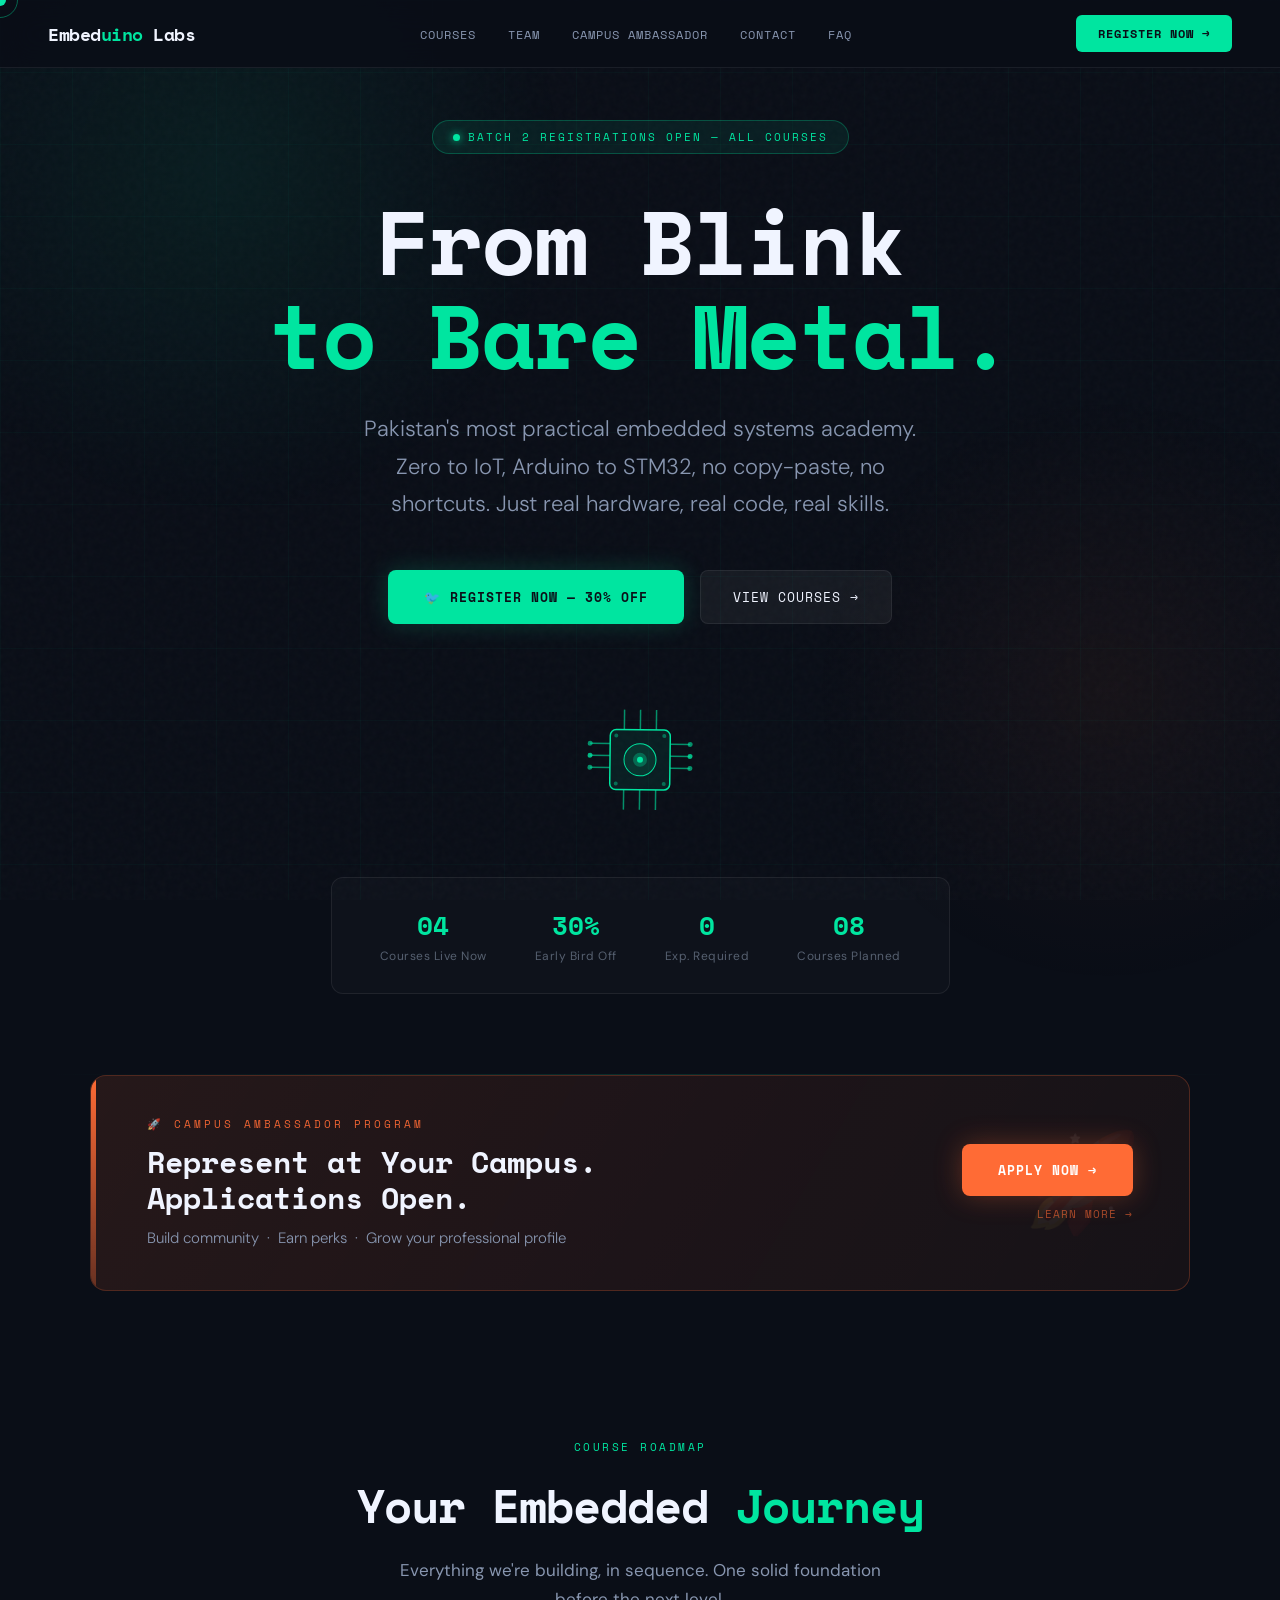
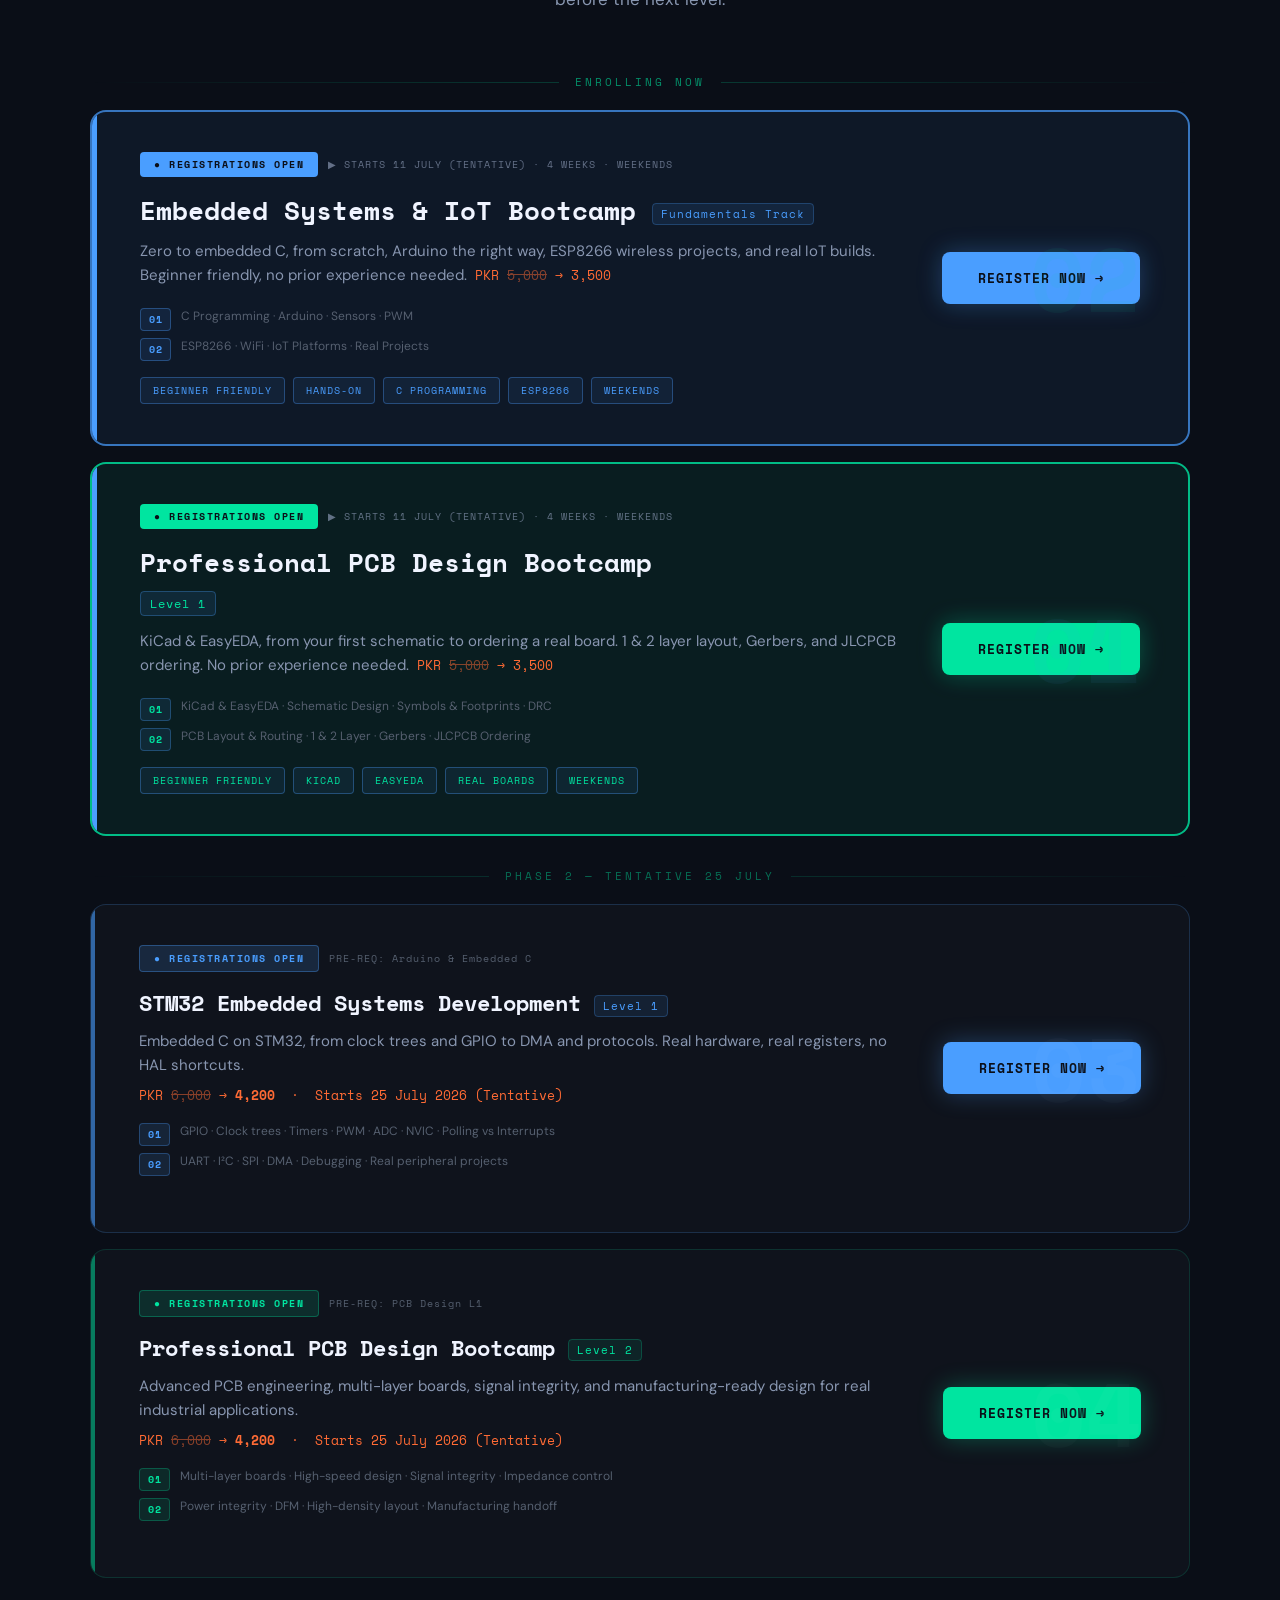
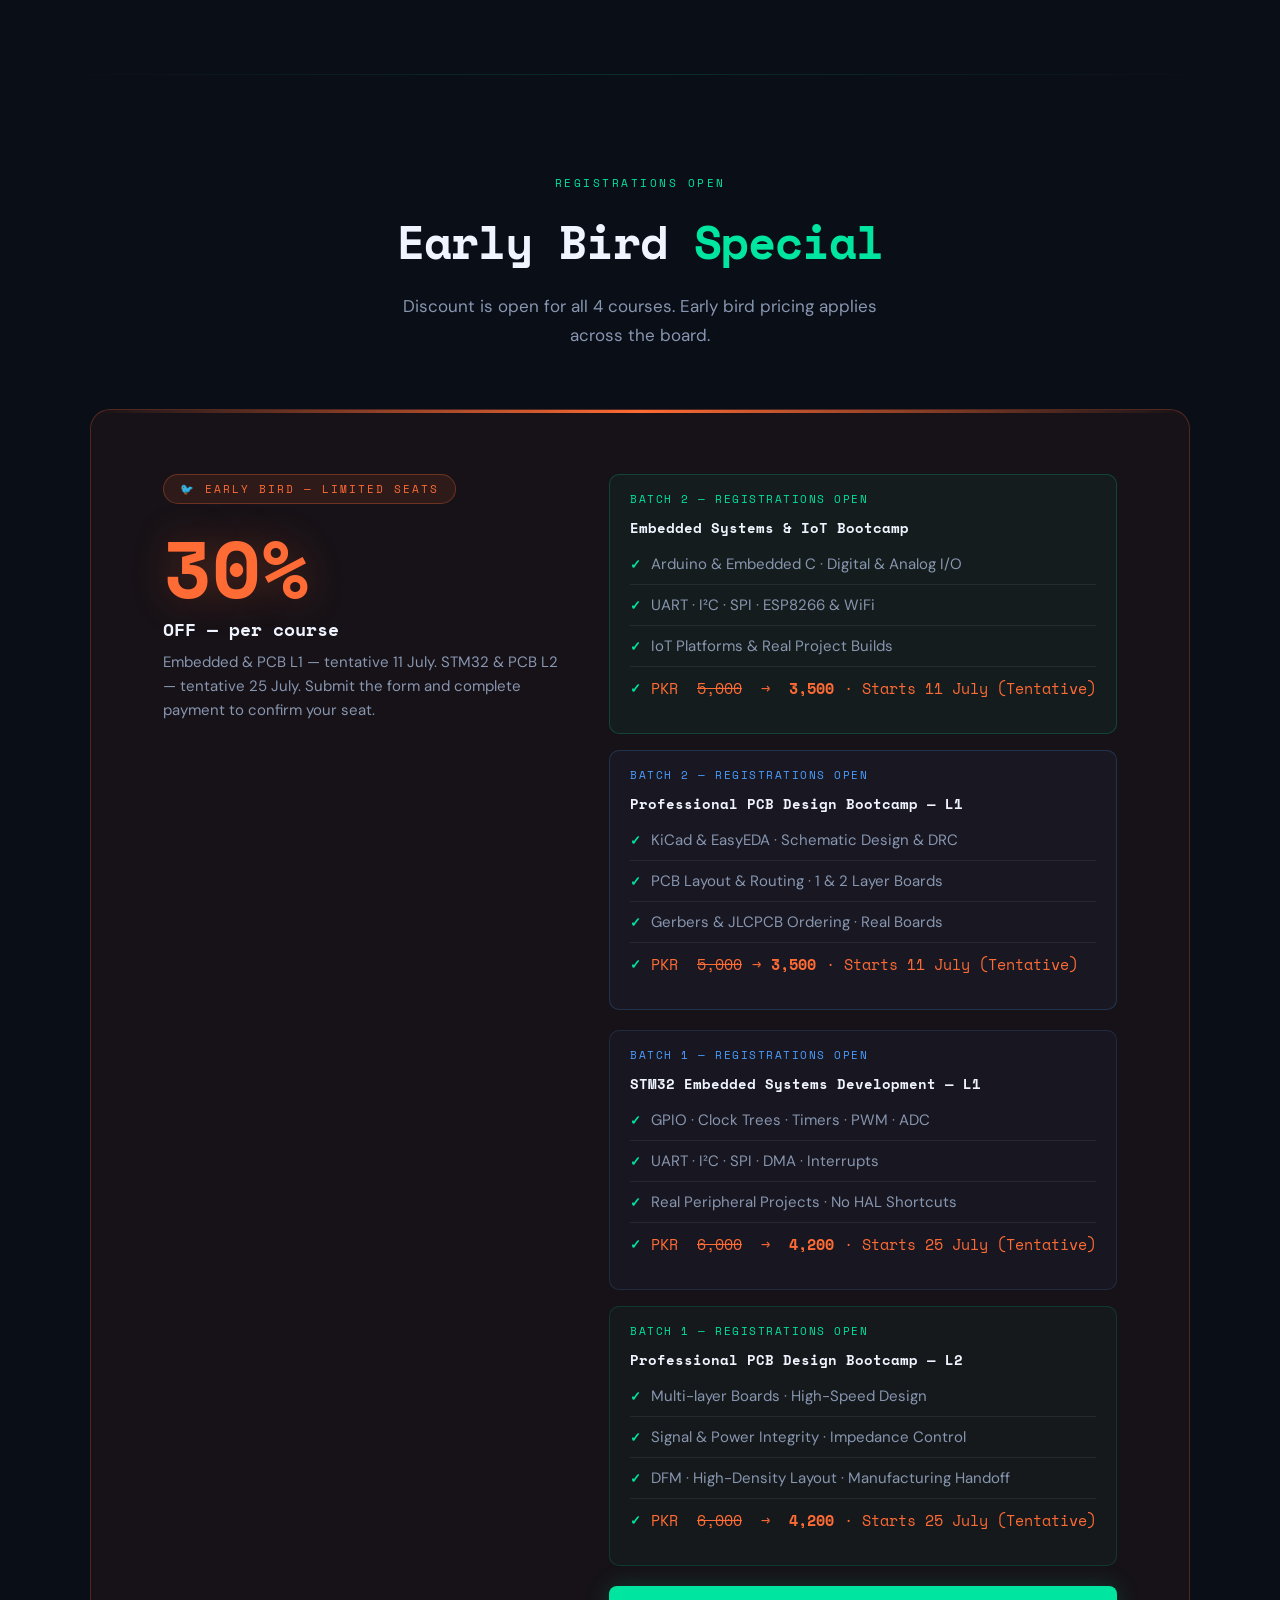
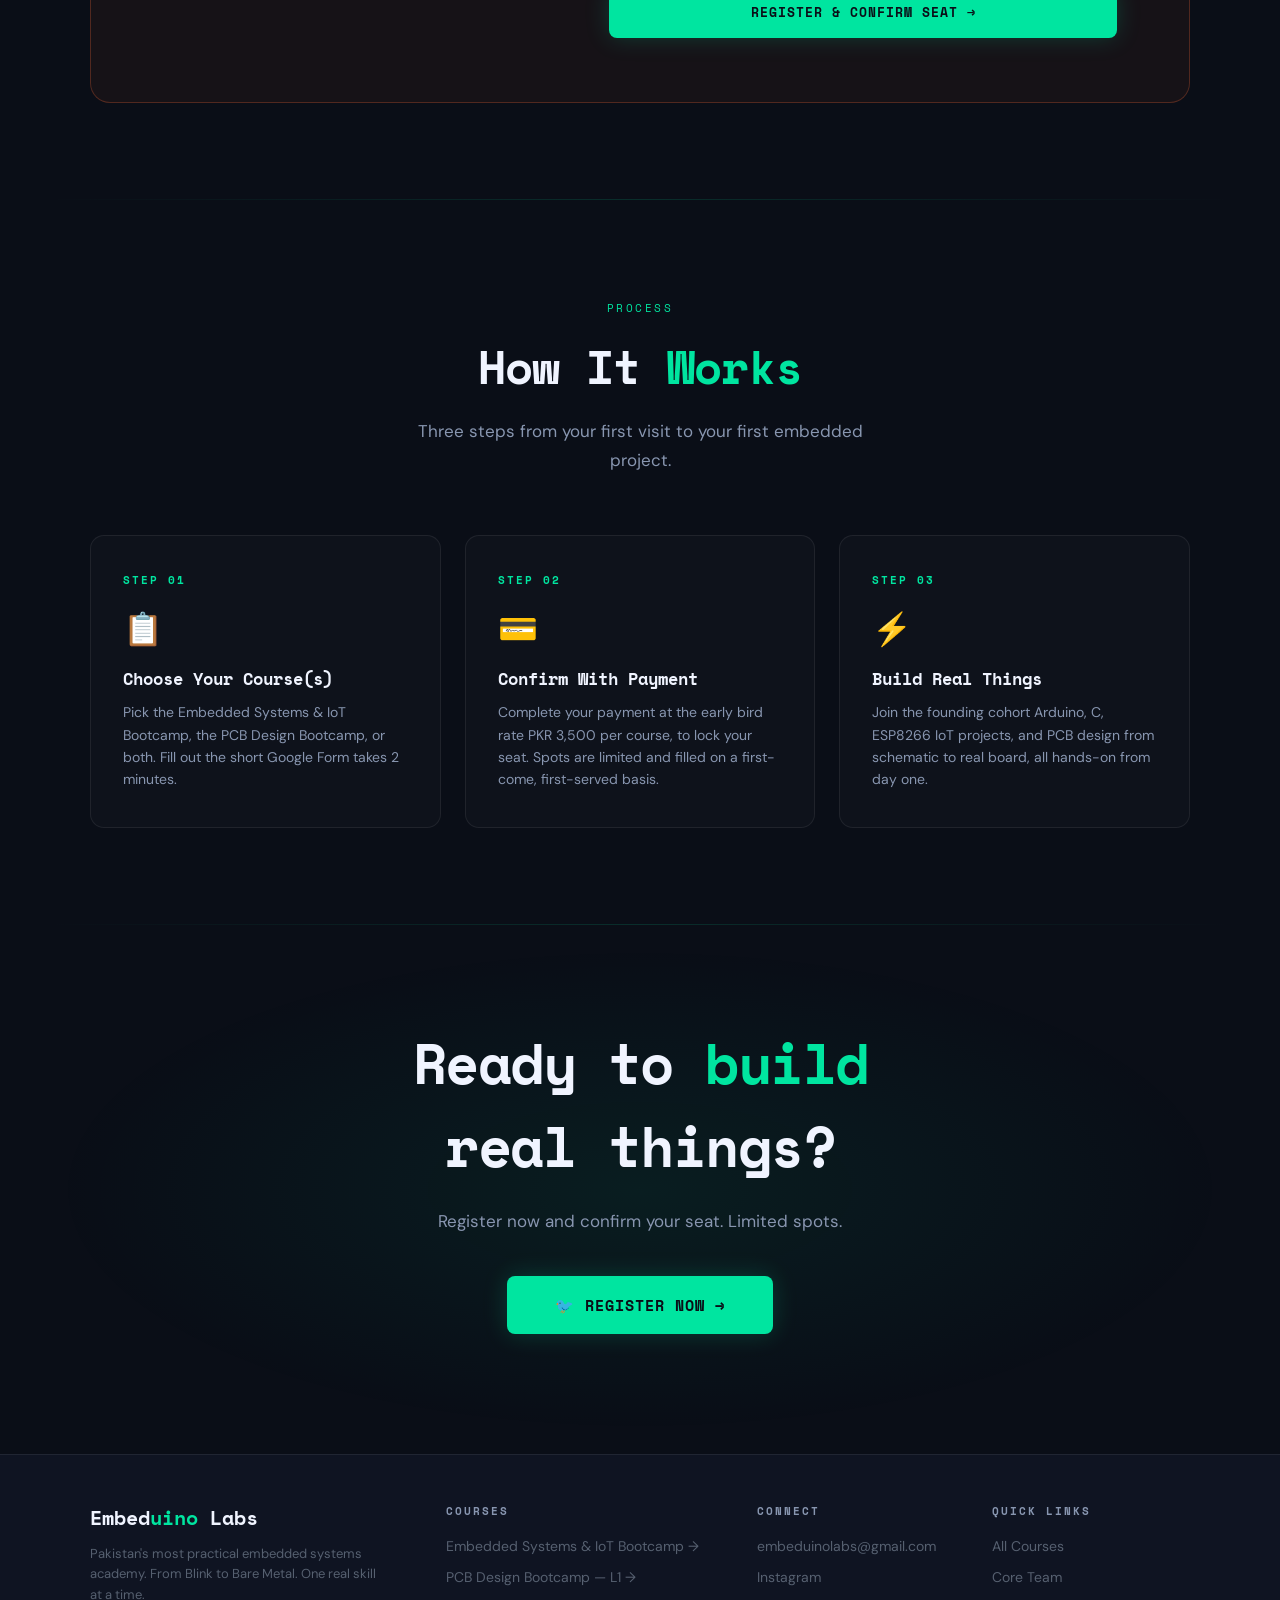
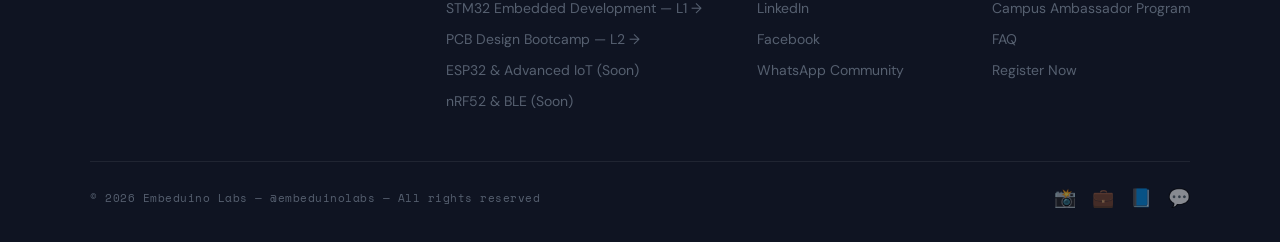
==== index.html @ 33aefa0a "Add files via upload" ====
﻿<!DOCTYPE html>
<html lang="en">
<head>
<meta charset="UTF-8"/>
<meta name="viewport" content="width=device-width, initial-scale=1.0"/>
<title>Embeduino Labs</title>
<meta name="description" content="Pakistan's most practical embedded systems academy. Arduino · STM32 · FreeRTOS · PCB Design. Start from zero. Build real things."/>
<link rel="preconnect" href="https://fonts.googleapis.com"/>
<link href="https://fonts.googleapis.com/css2?family=Space+Mono:ital,wght@0,400;0,700;1,400&family=DM+Sans:wght@300;400;500;600;700&display=swap" rel="stylesheet"/>
<style>
:root {
  --bg:       #0a0e17;
  --bg2:      #0f1422;
  --bg3:      #141929;
  --green:    #00e5a0;
  --green2:   #00c98a;
  --orange:   #ff6b35;
  --blue:     #4a9eff;
  --purple:   #a78bfa;
  --text:     #f0f4ff;
  --muted:    #8896b0;
  --dim:      #566070;
  --border:   rgba(0,229,160,0.15);
  --border2:  rgba(255,255,255,0.07);
  --mono:     'Space Mono', monospace;
  --sans:     'DM Sans', sans-serif;
}

*, *::before, *::after { margin:0; padding:0; box-sizing:border-box; }

html { scroll-behavior: smooth; }

body {
  font-family: var(--sans);
  background: var(--bg);
  color: var(--text);
  overflow-x: hidden;
  cursor: none;
}

/* ─── CUSTOM CURSOR ─── */
#cursor {
  position: fixed;
  width: 12px; height: 12px;
  background: var(--green);
  border-radius: 50%;
  pointer-events: none;
  z-index: 9999;
  transform: translate(-50%,-50%);
  transition: transform 0.08s, opacity 0.2s;
  mix-blend-mode: screen;
}
#cursor-ring {
  position: fixed;
  width: 36px; height: 36px;
  border: 1.5px solid rgba(0,229,160,0.4);
  border-radius: 50%;
  pointer-events: none;
  z-index: 9998;
  transform: translate(-50%,-50%);
  transition: transform 0.18s ease, width 0.2s, height 0.2s, opacity 0.2s;
}

/* ─── NOISE TEXTURE OVERLAY ─── */
body::before {
  content:'';
  position:fixed; inset:0;
  background-image: url("data:image/svg+xml,%3Csvg viewBox='0 0 200 200' xmlns='http://www.w3.org/2000/svg'%3E%3Cfilter id='n'%3E%3CfeTurbulence type='fractalNoise' baseFrequency='0.75' numOctaves='4' stitchTiles='stitch'/%3E%3C/filter%3E%3Crect width='100%25' height='100%25' filter='url(%23n)' opacity='1'/%3E%3C/svg%3E");
  opacity: 0.025;
  pointer-events: none;
  z-index: 0;
}

/* ─── GRID BG ─── */
.grid-bg {
  position: fixed; inset:0;
  background-image:
    linear-gradient(rgba(0,229,160,0.03) 1px, transparent 1px),
    linear-gradient(90deg, rgba(0,229,160,0.03) 1px, transparent 1px);
  background-size: 72px 72px;
  pointer-events: none;
  z-index: 0;
}

/* ─── RADIAL GLOWS ─── */
.glow-1 {
  position:fixed; top:-20%; left:-10%;
  width:700px; height:700px;
  background: radial-gradient(circle, rgba(0,229,160,0.07) 0%, transparent 70%);
  pointer-events:none; z-index:0;
}
.glow-2 {
  position:fixed; bottom:-10%; right:-10%;
  width:600px; height:600px;
  background: radial-gradient(circle, rgba(255,107,53,0.05) 0%, transparent 70%);
  pointer-events:none; z-index:0;
}

/* ─── NAV ─── */
nav {
  position: fixed; top:0; left:0; right:0;
  z-index: 100;
  display: flex; align-items:center; justify-content:space-between;
  padding: 0 48px;
  height: 68px;
  background: rgba(10,14,23,0.85);
  backdrop-filter: blur(16px);
  border-bottom: 1px solid var(--border2);
}
.nav-logo {
  font-family: var(--mono);
  font-weight: 700;
  font-size: 18px;
  color: var(--text);
  text-decoration: none;
  letter-spacing: -0.5px;
}
.nav-logo span { color: var(--green); }
.nav-links {
  display: flex; gap: 32px; list-style: none;
}
.nav-links a {
  font-family: var(--mono);
  font-size: 12px;
  color: var(--muted);
  text-decoration: none;
  letter-spacing: 1px;
  transition: color 0.2s;
}
.nav-links a:hover { color: var(--green); }
.nav-cta {
  display: inline-flex; align-items: center; gap: 8px;
  font-family: var(--mono);
  font-size: 12px;
  font-weight: 700;
  color: var(--bg);
  background: var(--green);
  padding: 10px 22px;
  border-radius: 6px;
  text-decoration: none;
  letter-spacing: 1px;
  transition: background 0.2s, transform 0.15s;
}
.nav-cta:hover { background: var(--green2); transform: translateY(-1px); }

/* ─── SECTION WRAPPER ─── */
section { position: relative; z-index: 1; }

/* ─── HERO ─── */
.hero {
  min-height: 100vh;
  display: flex; flex-direction: column;
  align-items: center; justify-content: center;
  text-align: center;
  padding: 120px 24px 80px;
}

.hero-badge {
  display: inline-flex; align-items: center; gap: 8px;
  font-family: var(--mono);
  font-size: 11px;
  color: var(--green);
  letter-spacing: 2px;
  background: rgba(0,229,160,0.08);
  border: 1px solid rgba(0,229,160,0.25);
  padding: 8px 20px;
  border-radius: 20px;
  margin-bottom: 40px;
  opacity: 0;
  animation: fadeUp 0.6s 0.2s forwards;
}
.hero-badge::before {
  content:'';
  width:7px; height:7px;
  border-radius:50%;
  background: var(--green);
  box-shadow: 0 0 8px var(--green);
  animation: pulse 2s infinite;
}
@keyframes pulse {
  0%,100% { opacity:1; transform:scale(1); }
  50% { opacity:0.5; transform:scale(0.8); }
}

.hero h1 {
  font-family: var(--mono);
  font-weight: 700;
  font-size: clamp(42px, 7vw, 90px);
  line-height: 1.05;
  letter-spacing: -2px;
  margin-bottom: 28px;
  opacity: 0;
  animation: fadeUp 0.7s 0.4s forwards;
}
.hero h1 .accent { color: var(--green); }
.hero h1 .line2 { display: block; }

.hero-sub {
  font-family: var(--sans);
  font-weight: 300;
  font-size: clamp(16px, 2vw, 22px);
  color: var(--muted);
  max-width: 560px;
  line-height: 1.7;
  margin-bottom: 48px;
  opacity: 0;
  animation: fadeUp 0.7s 0.6s forwards;
}

.hero-actions {
  display: flex; gap: 16px; flex-wrap: wrap; justify-content: center;
  margin-bottom: 72px;
  opacity: 0;
  animation: fadeUp 0.7s 0.8s forwards;
}
.btn-primary {
  display: inline-flex; align-items: center; gap: 10px;
  font-family: var(--mono);
  font-size: 13px; font-weight: 700;
  color: var(--bg);
  background: var(--green);
  padding: 16px 36px;
  border-radius: 8px;
  text-decoration: none;
  letter-spacing: 1px;
  transition: background 0.2s, transform 0.15s, box-shadow 0.2s;
  box-shadow: 0 0 24px rgba(0,229,160,0.2);
}
.btn-primary:hover {
  background: var(--green2);
  transform: translateY(-2px);
  box-shadow: 0 0 40px rgba(0,229,160,0.35);
}
.btn-secondary {
  display: inline-flex; align-items: center; gap: 10px;
  font-family: var(--mono);
  font-size: 13px;
  color: var(--text);
  background: rgba(255,255,255,0.05);
  border: 1px solid var(--border2);
  padding: 16px 32px;
  border-radius: 8px;
  text-decoration: none;
  letter-spacing: 1px;
  transition: background 0.2s, border-color 0.2s, transform 0.15s;
}
.btn-secondary:hover {
  background: rgba(255,255,255,0.09);
  border-color: rgba(0,229,160,0.3);
  transform: translateY(-2px);
}

/* chip icon in hero */
.hero-chip {
  opacity: 0;
  animation: fadeUp 0.7s 1s forwards;
}
.hero-chip svg { width: 120px; height: 120px; }

/* stats bar */
.hero-stats {
  display: flex; gap: 48px; flex-wrap: wrap; justify-content: center;
  padding: 28px 48px;
  background: rgba(255,255,255,0.02);
  border: 1px solid var(--border2);
  border-radius: 12px;
  opacity: 0;
  animation: fadeUp 0.7s 1.1s forwards;
}
.stat { text-align: center; }
.stat-val {
  font-family: var(--mono);
  font-weight: 700;
  font-size: 26px;
  color: var(--green);
  display: block;
}
.stat-label {
  font-size: 12px;
  color: var(--dim);
  margin-top: 4px;
  letter-spacing: 0.5px;
}

/* ─── DIVIDER ─── */
.section-divider {
  height: 1px;
  background: linear-gradient(90deg, transparent, rgba(0,229,160,0.15), transparent);
  margin: 0 48px;
}

/* ─── SECTION HEADER ─── */
.section-header {
  text-align: center;
  padding: 96px 24px 60px;
}
.section-tag {
  display: inline-block;
  font-family: var(--mono);
  font-size: 11px;
  letter-spacing: 2.5px;
  color: var(--green);
  margin-bottom: 16px;
}
.section-header h2 {
  font-family: var(--mono);
  font-weight: 700;
  font-size: clamp(28px, 4vw, 46px);
  letter-spacing: -1px;
  margin-bottom: 16px;
}
.section-header h2 .accent { color: var(--green); }
.section-header p {
  font-size: 17px;
  color: var(--muted);
  max-width: 500px;
  margin: 0 auto;
  line-height: 1.7;
}

/* ─── COURSE SECTION ─── */
.courses {
  padding: 0 24px 96px;
}
.courses-grid {
  max-width: 1100px;
  margin: 0 auto;
  display: flex;
  flex-direction: column;
  gap: 16px;
}

/* Featured course */
.course-featured {
  background: rgba(0,229,160,0.07);
  border: 2px solid var(--green);
  border-radius: 16px;
  padding: 40px 48px;
  display: flex;
  align-items: center;
  justify-content: space-between;
  gap: 32px;
  position: relative;
  overflow: hidden;
  transition: box-shadow 0.3s, transform 0.25s, border-color 0.25s;
  text-decoration: none;
}
.course-featured:hover {
  box-shadow: 0 8px 48px rgba(0,229,160,0.18);
  transform: translateY(-5px);
}
.course-featured::before {
  content:'';
  position:absolute; left:0; top:0; bottom:0;
  width: 5px;
  background: var(--blue);
  border-radius: 3px 0 0 3px;
}
.course-featured::after {
  content: '01';
  position: absolute;
  right: 48px; top: 50%;
  transform: translateY(-50%);
  font-family: var(--mono);
  font-weight: 700;
  font-size: 90px;
  color: rgba(74,158,255,0.06);
  line-height: 1;
  pointer-events: none;
}
.course-info { flex: 1; }
.course-badge-row {
  display: flex; align-items: center; gap: 10px;
  margin-bottom: 14px;
}
.badge-start {
  font-family: var(--mono);
  font-size: 10px;
  font-weight: 700;
  letter-spacing: 1.5px;
  background: var(--green);
  color: var(--bg);
  padding: 5px 14px;
  border-radius: 4px;
}
.badge-enrolling {
  font-family: var(--mono);
  font-size: 10px;
  color: var(--green);
  letter-spacing: 1px;
  opacity: 0.7;
}
.course-featured h3 {
  font-family: var(--mono);
  font-weight: 700;
  font-size: 26px;
  margin-bottom: 10px;
}
.course-featured .course-desc {
  font-size: 15px;
  color: var(--muted);
  margin-bottom: 20px;
  line-height: 1.6;
}
.course-tags {
  display: flex; gap: 8px; flex-wrap: wrap;
}
.tag {
  font-family: var(--mono);
  font-size: 10px;
  letter-spacing: 1px;
  padding: 5px 12px;
  border-radius: 4px;
  border: 1px solid rgba(0,229,160,0.35);
  color: var(--green);
  background: rgba(0,229,160,0.08);
}
.course-cta-col { flex-shrink: 0; }

/* Regular courses */
.course-row {
  display: grid;
  grid-template-columns: 1fr 1fr;
  gap: 16px;
}
.course-card {
  background: rgba(255,255,255,0.02);
  border: 1px solid var(--border2);
  border-radius: 12px;
  padding: 28px 32px;
  position: relative;
  overflow: hidden;
  border-style: dashed;
  transition: border-color 0.2s, background 0.2s;
}
.course-card:hover {
  background: rgba(255,255,255,0.04);
  border-color: rgba(0,229,160,0.2);
}
.course-card::before {
  content: attr(data-num);
  position: absolute;
  right: 28px; top: 50%;
  transform: translateY(-50%);
  font-family: var(--mono);
  font-weight: 700;
  font-size: 60px;
  color: rgba(255,255,255,0.03);
  pointer-events: none;
}
.course-card-accent {
  position: absolute;
  left: 0; top: 0; bottom: 0;
  width: 4px;
  border-radius: 4px 0 0 4px;
}
.course-card h3 {
  font-family: var(--mono);
  font-weight: 700;
  font-size: 16px;
  margin-bottom: 8px;
  color: var(--muted);
}
.course-card p {
  font-size: 13px;
  color: var(--dim);
  line-height: 1.5;
  margin-bottom: 20px;
}
.badge-soon {
  font-family: var(--mono);
  font-size: 9px;
  letter-spacing: 1.5px;
  padding: 4px 12px;
  border-radius: 4px;
  border: 1px dashed rgba(255,255,255,0.12);
  color: var(--dim);
}

/* ─── EARLY BIRD SECTION ─── */
.early-bird {
  padding: 0 24px 96px;
}
.eb-card {
  max-width: 1100px;
  margin: 0 auto;
  background: rgba(255,107,53,0.05);
  border: 1px solid rgba(255,107,53,0.25);
  border-radius: 20px;
  padding: 64px 72px;
  display: flex;
  align-items: center;
  gap: 64px;
  position: relative;
  overflow: hidden;
}
.eb-card::before {
  content:'';
  position:absolute; top:0; left:0; right:0;
  height: 3px;
  background: linear-gradient(90deg, transparent, var(--orange), transparent);
}
.eb-left { flex: 1; }
.eb-badge {
  display: inline-flex; align-items: center; gap: 8px;
  font-family: var(--mono);
  font-size: 11px;
  letter-spacing: 2px;
  color: var(--orange);
  background: rgba(255,107,53,0.1);
  border: 1px solid rgba(255,107,53,0.3);
  padding: 6px 16px;
  border-radius: 20px;
  margin-bottom: 24px;
}
.eb-discount {
  font-family: var(--mono);
  font-weight: 700;
  font-size: 80px;
  color: var(--orange);
  line-height: 1;
  text-shadow: 0 0 40px rgba(255,107,53,0.3);
  margin-bottom: 8px;
}
.eb-left h3 {
  font-family: var(--mono);
  font-size: 18px;
  color: var(--text);
  margin-bottom: 8px;
}
.eb-left p {
  font-size: 15px;
  color: var(--muted);
  line-height: 1.6;
}
.eb-right { flex-shrink: 0; min-width: 280px; }
.eb-list {
  list-style: none;
  margin-bottom: 32px;
}
.eb-list li {
  font-size: 15px;
  color: var(--muted);
  padding: 10px 0;
  border-bottom: 1px solid var(--border2);
  display: flex; align-items: center; gap: 10px;
}
.eb-list li::before {
  content: '✓';
  color: var(--green);
  font-family: var(--mono);
  font-weight: 700;
  font-size: 13px;
}
.eb-list li:last-child { border-bottom: none; }

/* ─── HOW IT WORKS ─── */
.how {
  padding: 0 24px 96px;
}
.how-grid {
  max-width: 1100px;
  margin: 0 auto;
  display: grid;
  grid-template-columns: repeat(3, 1fr);
  gap: 24px;
}
.how-step {
  background: rgba(255,255,255,0.02);
  border: 1px solid var(--border2);
  border-radius: 14px;
  padding: 36px 32px;
  position: relative;
  transition: border-color 0.2s, transform 0.2s;
}
.how-step:hover {
  border-color: var(--border);
  transform: translateY(-4px);
}
.step-num {
  font-family: var(--mono);
  font-weight: 700;
  font-size: 11px;
  letter-spacing: 2px;
  color: var(--green);
  margin-bottom: 20px;
  display: block;
}
.step-icon {
  font-size: 32px;
  margin-bottom: 16px;
  display: block;
}
.how-step h3 {
  font-family: var(--mono);
  font-weight: 700;
  font-size: 17px;
  margin-bottom: 10px;
}
.how-step p {
  font-size: 14px;
  color: var(--muted);
  line-height: 1.6;
}


/* ─── FINAL CTA ─── */
.final-cta {
  padding: 96px 24px 120px;
  text-align: center;
  position: relative;
}
.final-cta::before {
  content:'';
  position:absolute; inset:0;
  background: radial-gradient(ellipse at 50% 50%, rgba(0,229,160,0.07) 0%, transparent 65%);
  pointer-events: none;
}
.final-cta h2 {
  font-family: var(--mono);
  font-weight: 700;
  font-size: clamp(32px, 5vw, 56px);
  letter-spacing: -1.5px;
  margin-bottom: 20px;
  position: relative;
}
.final-cta h2 .accent { color: var(--green); }
.final-cta p {
  font-size: 17px;
  color: var(--muted);
  max-width: 460px;
  margin: 0 auto 40px;
  line-height: 1.7;
  position: relative;
}
.final-cta .btn-primary { font-size: 15px; padding: 18px 48px; position: relative; }

/* ─── FOOTER ─── */
footer {
  background: var(--bg2);
  border-top: 1px solid var(--border2);
  padding: 48px 48px 32px;
  position: relative; z-index:1;
}
.footer-inner {
  max-width: 1100px;
  margin: 0 auto;
}
.footer-top {
  display: flex;
  justify-content: space-between;
  align-items: flex-start;
  gap: 32px;
  margin-bottom: 40px;
  flex-wrap: wrap;
}
.footer-brand { max-width: 300px; }
.footer-logo {
  font-family: var(--mono);
  font-weight: 700;
  font-size: 20px;
  margin-bottom: 12px;
  display: block;
}
.footer-logo span { color: var(--green); }
.footer-tagline {
  font-size: 13px;
  color: var(--dim);
  line-height: 1.6;
}
.footer-links h4 {
  font-family: var(--mono);
  font-size: 11px;
  letter-spacing: 2px;
  color: var(--muted);
  margin-bottom: 16px;
}
.footer-links ul { list-style: none; }
.footer-links li { margin-bottom: 10px; }
.footer-links a {
  font-size: 14px;
  color: var(--dim);
  text-decoration: none;
  transition: color 0.2s;
}
.footer-links a:hover { color: var(--green); }
.footer-bottom {
  display: flex;
  justify-content: space-between;
  align-items: center;
  padding-top: 24px;
  border-top: 1px solid var(--border2);
  flex-wrap: wrap;
  gap: 12px;
}
.footer-copy {
  font-family: var(--mono);
  font-size: 11px;
  color: var(--dim);
  letter-spacing: 0.5px;
}
.footer-social {
  display: flex; gap: 16px;
}
.footer-social a {
  font-size: 18px;
  text-decoration: none;
  opacity: 0.5;
  transition: opacity 0.2s;
}
.footer-social a:hover { opacity: 1; }

/* ─── ANIMATIONS ─── */
@keyframes fadeUp {
  from { opacity:0; transform: translateY(24px); }
  to   { opacity:1; transform: translateY(0); }
}
.reveal {
  opacity: 0;
  transform: translateY(30px);
  transition: opacity 0.7s ease, transform 0.7s ease;
}
.reveal.visible {
  opacity: 1;
  transform: translateY(0);
}

/* ─── COURSE LEVELS ─── */
.course-levels {
  display: flex;
  flex-direction: column;
  gap: 6px;
  margin: 12px 0 14px;
}
.level-row {
  display: flex;
  align-items: flex-start;
  gap: 10px;
}
.level-badge {
  font-family: var(--mono);
  font-size: 10px;
  font-weight: 700;
  padding: 3px 8px;
  border-radius: 4px;
  border: 1px solid;
  flex-shrink: 0;
  letter-spacing: 0.5px;
  margin-top: 1px;
}
.level-text {
  font-size: 12px;
  color: var(--dim);
  line-height: 1.5;
}

.course-featured:nth-child(2)::after { content: '02'; color: rgba(0,229,160,0.06); }

/* Phase 2 full-width featured style */
.course-phase2 {
  background: rgba(255,255,255,0.025);
  border: 1px solid var(--border2);
  border-radius: 16px;
  padding: 40px 48px;
  display: flex;
  align-items: center;
  justify-content: space-between;
  gap: 32px;
  position: relative;
  overflow: hidden;
  transition: box-shadow 0.3s, border-color 0.3s, transform 0.25s;
}
.course-phase2:hover { border-color: rgba(0,229,160,0.25); transform: translateY(-4px); box-shadow: 0 8px 40px rgba(0,229,160,0.08); }
.course-phase2::before {
  content:'';
  position:absolute; left:0; top:0; bottom:0;
  width: 4px;
  border-radius: 3px 0 0 3px;
}
.course-phase2::after {
  position: absolute;
  right: 48px; top: 50%;
  transform: translateY(-50%);
  font-family: var(--mono);
  font-weight: 700;
  font-size: 90px;
  color: rgba(255,255,255,0.025);
  line-height: 1;
  pointer-events: none;
}
.course-phase2 .course-info { flex: 1; }
.course-phase2 h3 {
  font-family: var(--mono);
  font-weight: 700;
  font-size: 22px;
  margin-bottom: 6px;
  color: var(--text);
}
.course-phase2 .prereq {
  font-family: var(--mono);
  font-size: 11px;
  color: var(--dim);
  letter-spacing: 1px;
  margin-bottom: 12px;
}
.course-phase2 .course-desc {
  font-size: 15px;
  color: var(--muted);
  margin-bottom: 16px;
  line-height: 1.6;
}
.course-phase2 .course-cta-col { flex-shrink: 0; }

/* Coming soon small cards */
.course-soon-row {
  display: grid;
  grid-template-columns: repeat(3, 1fr);
  gap: 16px;
}

/* ─── AMBASSADOR BANNER ─── */
.amb-banner {
  background: rgba(255,107,53,0.05);
  border: 1px solid rgba(255,107,53,0.25);
  border-radius: 16px;
  padding: 40px 56px;
  display: flex;
  align-items: center;
  justify-content: space-between;
  gap: 32px;
  flex-wrap: wrap;
  position: relative;
  overflow: hidden;
  transition: border-color 0.25s, background 0.25s, transform 0.25s, box-shadow 0.25s;
}
.amb-banner:hover {
  border-color: rgba(255,107,53,0.5);
  background: rgba(255,107,53,0.09);
  transform: translateY(-4px);
  box-shadow: 0 12px 48px rgba(255,107,53,0.12);
}

/* ─── SCROLLBAR ─── */
::-webkit-scrollbar { width: 5px; }
::-webkit-scrollbar-track { background: var(--bg); }
::-webkit-scrollbar-thumb { background: rgba(0,229,160,0.2); border-radius: 4px; }

/* ─── MOBILE ─── */
@media (max-width: 768px) {
  nav { padding: 0 20px; }
  .nav-links { display: none; }
  .hero h1 { letter-spacing: -1px; }
  .hero-stats { gap: 24px; padding: 20px 24px; }
  .course-featured { flex-direction: column; padding: 32px 28px; }
  .course-featured::after { display: none; }
  .course-row { grid-template-columns: 1fr; }
  .course-card { width: 100%; box-sizing: border-box; }
  .course-phase2 { flex-direction: column; padding: 28px 24px; }
  .course-phase2::after { display: none; }
  .course-soon-row { grid-template-columns: 1fr; }
  .eb-card { flex-direction: column; padding: 24px 20px; gap: 32px; }
  .eb-right { width: 100%; box-sizing: border-box; }
  .eb-right > div { box-sizing: border-box; width: 100%; padding: 14px 14px !important; }
  .eb-list li { font-size: 12px; word-break: break-word; }
  .how-grid { grid-template-columns: 1fr; }
  .social-grid { grid-template-columns: 1fr 1fr; }
  footer { padding: 40px 24px 28px; }
  .footer-top { flex-direction: column; }
  .footer-bottom { flex-direction: column; align-items: flex-start; }
}

/* ─── HAMBURGER MENU ─── */
.hamburger {
  display: none;
  flex-direction: column;
  justify-content: center;
  gap: 5px;
  width: 36px;
  height: 36px;
  background: none;
  border: none;
  cursor: none;
  padding: 4px;
  z-index: 200;
  flex-shrink: 0;
}
.hamburger span {
  display: block;
  height: 2px;
  background: var(--text);
  border-radius: 2px;
  transition: transform 0.3s ease, opacity 0.3s ease, width 0.3s ease;
  transform-origin: center;
}
.hamburger.open span:nth-child(1) { transform: translateY(7px) rotate(45deg); }
.hamburger.open span:nth-child(2) { opacity: 0; transform: scaleX(0); }
.hamburger.open span:nth-child(3) { transform: translateY(-7px) rotate(-45deg); }

.mobile-menu {
  display: none;
  position: fixed;
  inset: 0;
  top: 68px;
  background: rgba(10,14,23,0.97);
  backdrop-filter: blur(20px);
  z-index: 99;
  flex-direction: column;
  align-items: center;
  justify-content: center;
  gap: 8px;
  padding: 40px 24px;
  border-top: 1px solid rgba(0,229,160,0.1);
}
.mobile-menu.open { display: flex; }
.mobile-menu a {
  font-family: var(--mono);
  font-size: 20px;
  font-weight: 700;
  letter-spacing: 2px;
  color: var(--muted);
  text-decoration: none;
  padding: 14px 32px;
  border-radius: 8px;
  width: 100%;
  max-width: 320px;
  text-align: center;
  transition: color 0.2s, background 0.2s;
}
.mobile-menu a:hover,
.mobile-menu a.active { color: var(--green); background: rgba(0,229,160,0.06); }
.mobile-menu .mobile-cta {
  margin-top: 16px;
  font-family: var(--mono);
  font-size: 14px;
  font-weight: 700;
  color: var(--bg);
  background: var(--green);
  padding: 16px 40px;
  border-radius: 8px;
  letter-spacing: 1px;
  width: 100%;
  max-width: 320px;
  text-align: center;
  text-decoration: none;
  transition: background 0.2s;
}
.mobile-menu .mobile-cta:hover { background: var(--green2, #00c98a); color: var(--bg); }

@media (max-width: 768px) {
  .hamburger { display: flex; }
  .nav-links  { display: none !important; }
  .nav-cta    { display: none !important; }
  nav { padding: 0 20px; }
}
</style>
</head>
<body>

<div id="cursor"></div>
<div id="cursor-ring"></div>
<div class="grid-bg"></div>
<div class="glow-1"></div>
<div class="glow-2"></div>

<!-- ─── NAV ─── -->
<nav>
  <a href="#" class="nav-logo">Embed<span>uino</span> Labs</a>
  <ul class="nav-links">
    <li><a href="courses.html">COURSES</a></li>
    <li><a href="team.html">TEAM</a></li>
    <li><a href="ambassador.html">CAMPUS AMBASSADOR</a></li>
    <li><a href="contact.html">CONTACT</a></li>
    <li><a href="faq.html">FAQ</a></li>
  </ul>
  <a href="https://docs.google.com/forms/d/1Flcm8zHhwcUQbWOsdlLaiDBojNH8hl6wbdkQwR3EUpU/" target="_blank" class="nav-cta">REGISTER NOW →</a>
<button id="hamburger" class="hamburger" aria-label="Menu">
    <span></span><span></span><span></span>
  </button>
</nav>

<!-- ─── MOBILE MENU ─── -->
<div id="mobileMenu" class="mobile-menu">
  <a href="courses.html">COURSES</a>
  <a href="team.html">TEAM</a>
  <a href="ambassador.html">CAMPUS AMBASSADOR</a>
  <a href="contact.html">CONTACT</a>
  <a href="faq.html">FAQ</a>
  <a href="https://docs.google.com/forms/d/1Flcm8zHhwcUQbWOsdlLaiDBojNH8hl6wbdkQwR3EUpU/" target="_blank" class="mobile-cta">REGISTER NOW →</a>
</div>


<!-- ─── HERO ─── -->
<section class="hero">
  <div class="hero-badge">BATCH 2 REGISTRATIONS OPEN — ALL COURSES</div>

  <h1>
    From Blink<br/>
    <span class="accent">to Bare Metal.</span>
  </h1>
  <p class="hero-sub">
    Pakistan's most practical embedded systems academy.
    Zero to IoT, Arduino to STM32, no copy-paste, no shortcuts.
    Just real hardware, real code, real skills.
  </p>
  <div class="hero-actions">
    <a href="https://docs.google.com/forms/d/1Flcm8zHhwcUQbWOsdlLaiDBojNH8hl6wbdkQwR3EUpU/" target="_blank" class="btn-primary">
      🐦 REGISTER NOW — 30% OFF
    </a>
    <a href="#courses" class="btn-secondary">VIEW COURSES →</a>
  </div>

  <!-- SVG chip -->
  <div class="hero-chip" style="margin-bottom:56px;">
    <svg viewBox="0 0 120 120" fill="none" xmlns="http://www.w3.org/2000/svg">
      <rect x="30" y="30" width="60" height="60" rx="6" fill="rgba(0,229,160,0.08)" stroke="#00e5a0" stroke-width="1.5"/>
      <!-- pins left -->
      <line x1="10" y1="44" x2="30" y2="44" stroke="#00e5a0" stroke-width="1.5" opacity="0.6"/>
      <line x1="10" y1="56" x2="30" y2="56" stroke="#00e5a0" stroke-width="1.5" opacity="0.6"/>
      <line x1="10" y1="68" x2="30" y2="68" stroke="#00e5a0" stroke-width="1.5" opacity="0.6"/>
      <circle cx="10" cy="44" r="2.5" fill="#00e5a0" opacity="0.6"/>
      <circle cx="10" cy="56" r="2.5" fill="#00e5a0" opacity="0.8"/>
      <circle cx="10" cy="68" r="2.5" fill="#00e5a0" opacity="0.6"/>
      <!-- pins right -->
      <line x1="90" y1="44" x2="110" y2="44" stroke="#00e5a0" stroke-width="1.5" opacity="0.6"/>
      <line x1="90" y1="56" x2="110" y2="56" stroke="#00e5a0" stroke-width="1.5" opacity="0.6"/>
      <line x1="90" y1="68" x2="110" y2="68" stroke="#00e5a0" stroke-width="1.5" opacity="0.6"/>
      <circle cx="110" cy="44" r="2.5" fill="#00e5a0" opacity="0.6"/>
      <circle cx="110" cy="56" r="2.5" fill="#00e5a0" opacity="0.8"/>
      <circle cx="110" cy="68" r="2.5" fill="#00e5a0" opacity="0.6"/>
      <!-- pins top -->
      <line x1="44" y1="10" x2="44" y2="30" stroke="#00e5a0" stroke-width="1.5" opacity="0.6"/>
      <line x1="60" y1="10" x2="60" y2="30" stroke="#00e5a0" stroke-width="1.5" opacity="0.6"/>
      <line x1="76" y1="10" x2="76" y2="30" stroke="#00e5a0" stroke-width="1.5" opacity="0.6"/>
      <!-- pins bottom -->
      <line x1="44" y1="90" x2="44" y2="110" stroke="#00e5a0" stroke-width="1.5" opacity="0.6"/>
      <line x1="60" y1="90" x2="60" y2="110" stroke="#00e5a0" stroke-width="1.5" opacity="0.6"/>
      <line x1="76" y1="90" x2="76" y2="110" stroke="#00e5a0" stroke-width="1.5" opacity="0.6"/>
      <!-- inner -->
      <circle cx="60" cy="60" r="16" fill="rgba(0,229,160,0.1)" stroke="#00e5a0" stroke-width="1"/>
      <circle cx="60" cy="60" r="7" fill="rgba(0,229,160,0.3)"/>
      <circle cx="60" cy="60" r="3" fill="#00e5a0"/>
      <!-- corner markers -->
      <circle cx="36" cy="36" r="2" fill="#00e5a0" opacity="0.4"/>
      <circle cx="84" cy="36" r="2" fill="#00e5a0" opacity="0.4"/>
      <circle cx="36" cy="84" r="2" fill="#00e5a0" opacity="0.4"/>
      <circle cx="84" cy="84" r="2" fill="#00e5a0" opacity="0.4"/>
    </svg>
  </div>

  <div class="hero-stats">
    <div class="stat">
      <span class="stat-val">04</span>
      <span class="stat-label">Courses Live Now</span>
    </div>
    <div class="stat">
      <span class="stat-val">30%</span>
      <span class="stat-label">Early Bird Off</span>
    </div>
    <div class="stat">
      <span class="stat-val">0</span>
      <span class="stat-label">Exp. Required</span>
    </div>
    <div class="stat">
      <span class="stat-val">08</span>
      <span class="stat-label">Courses Planned</span>
    </div>
  </div>
</section>

<div class="section-divider"></div>


<!-- ─── PROMO BANNER ─── -->
<section style="padding:0 24px 0;position:relative;z-index:1;">
  <div style="max-width:1100px;margin:0 auto;">
    <div class="amb-banner reveal" onclick="window.location='ambassador.html'" style="cursor:pointer;">
      <!-- left accent bar -->
      <div style="position:absolute;left:0;top:0;bottom:0;width:5px;background:linear-gradient(180deg,var(--orange),rgba(255,107,53,0.3));border-radius:5px 0 0 5px;"></div>
      <!-- diagonal bg accent -->
      <div style="position:absolute;inset:0;background:linear-gradient(120deg,rgba(255,107,53,0.07) 0%,rgba(255,107,53,0.03) 50%,transparent 100%);pointer-events:none;"></div>
      <!-- rocket watermark -->
      <div style="position:absolute;right:48px;top:50%;transform:translateY(-50%);font-size:96px;opacity:0.06;pointer-events:none;line-height:1;user-select:none;">🚀</div>
      <!-- text -->
      <div style="position:relative;z-index:1;">
        <div style="font-family:var(--mono);font-size:11px;letter-spacing:3px;color:var(--orange);margin-bottom:12px;opacity:0.9;">🚀 CAMPUS AMBASSADOR PROGRAM</div>
        <div style="font-family:var(--mono);font-weight:700;font-size:clamp(20px,3vw,30px);color:var(--text);margin-bottom:10px;line-height:1.2;">Represent at Your Campus.<br/>Applications Open.</div>
        <div style="font-size:15px;color:var(--muted);font-weight:300;line-height:1.6;">Build community &nbsp;·&nbsp; Earn perks &nbsp;·&nbsp; Grow your professional profile</div>
      </div>
      <!-- CTA -->
      <div style="display:flex;flex-direction:column;gap:10px;align-items:flex-end;flex-shrink:0;position:relative;z-index:1;">
        <a href="https://docs.google.com/forms/d/1dGoFIoc6D6GnOCrVKgK1EHheiPkcqqGfY4cH4ZOe-p8/" target="_blank" style="display:inline-flex;align-items:center;gap:10px;font-family:var(--mono);font-size:13px;font-weight:700;color:#fff;background:var(--orange);padding:16px 36px;border-radius:8px;text-decoration:none;letter-spacing:1px;box-shadow:0 0 28px rgba(255,107,53,0.3);white-space:nowrap;transition:transform 0.15s,box-shadow 0.2s;" onmouseenter="this.style.transform='translateY(-2px)';this.style.boxShadow='0 0 44px rgba(255,107,53,0.5)'" onmouseleave="this.style.transform='';this.style.boxShadow='0 0 28px rgba(255,107,53,0.3)'">APPLY NOW →</a>
        <a href="ambassador.html" style="font-family:var(--mono);font-size:11px;color:rgba(255,107,53,0.6);text-decoration:none;letter-spacing:1px;transition:color 0.2s;" onmouseenter="this.style.color='rgba(255,107,53,0.9)'" onmouseleave="this.style.color='rgba(255,107,53,0.6)'">LEARN MORE →</a>
      </div>
    </div>
  </div>
</section>

<div style="height:48px;"></div>

<!-- ─── COURSES ─── -->
<section class="courses" id="courses">
  <div class="section-header reveal">
    <div class="section-tag">COURSE ROADMAP</div>
    <h2>Your Embedded <span class="accent">Journey</span></h2>
    <p>Everything we're building, in sequence. One solid foundation before the next level.</p>
  </div>

  <div class="courses-grid">

    <!-- ── PHASE 1 LABEL ── -->
    <div class="reveal" style="display:flex;align-items:center;gap:16px;margin:0 0 4px;">
      <div style="flex:1;height:1px;background:linear-gradient(90deg,transparent,rgba(0,229,160,0.2));"></div>
      <span style="font-family:var(--mono);font-size:11px;letter-spacing:3px;color:rgba(0,229,160,0.6);white-space:nowrap;">ENROLLING NOW</span>
      <div style="flex:1;height:1px;background:linear-gradient(90deg,rgba(0,229,160,0.2),transparent);"></div>
    </div>

    <!-- COURSE 01 — Embedded Systems & IoT -->
    <div class="course-featured reveal" id="c01-idx" style="border-color:rgba(74,158,255,0.7);background:rgba(74,158,255,0.07);cursor:pointer;" onclick="window.location='courses.html#c01'">
      <div class="course-info">
        <div class="course-badge-row">
          <span class="badge-start" style="background:var(--blue);color:var(--bg);">● REGISTRATIONS OPEN</span>
          <span class="badge-enrolling" style="font-family:var(--mono);font-size:10px;letter-spacing:1px;color:var(--muted);">▶ STARTS 11 JULY (TENTATIVE) · 4 WEEKS · WEEKENDS</span>
        </div>
        <h3>Embedded Systems &amp; IoT Bootcamp  <span style="font-family:var(--mono);font-size:11px;font-weight:400;color:var(--blue);background:rgba(74,158,255,0.1);border:1px solid rgba(74,158,255,0.25);border-radius:4px;padding:2px 8px;vertical-align:middle;letter-spacing:1px;">Fundamentals Track</span></h3>
        <p class="course-desc">Zero to embedded C, from scratch, Arduino the right way, ESP8266 wireless projects, and real IoT builds. Beginner friendly, no prior experience needed.<span style="color:var(--orange);font-family:var(--mono);font-size:13px;">&nbsp;PKR&nbsp;<s style="opacity:0.5">5,000</s> → 3,500</span></p>
        <div class="course-levels" style="margin-bottom:16px;">
          <div class="level-row">
            <span class="level-badge" style="background:rgba(74,158,255,0.1);border-color:rgba(74,158,255,0.35);color:var(--blue);">01</span>
            <span class="level-text">C Programming · Arduino · Sensors · PWM</span>
          </div>
          <div class="level-row">
            <span class="level-badge" style="background:rgba(74,158,255,0.1);border-color:rgba(74,158,255,0.35);color:var(--blue);">02</span>
            <span class="level-text">ESP8266 · WiFi · IoT Platforms · Real Projects</span>
          </div>
        </div>
        <div class="course-tags">
          <span class="tag" style="border-color:rgba(74,158,255,0.35);color:var(--blue);background:rgba(74,158,255,0.08);">BEGINNER FRIENDLY</span>
          <span class="tag" style="border-color:rgba(74,158,255,0.35);color:var(--blue);background:rgba(74,158,255,0.08);">HANDS-ON</span>
          <span class="tag" style="border-color:rgba(74,158,255,0.35);color:var(--blue);background:rgba(74,158,255,0.08);">C PROGRAMMING</span>
          <span class="tag" style="border-color:rgba(74,158,255,0.35);color:var(--blue);background:rgba(74,158,255,0.08);">ESP8266</span>
          <span class="tag" style="border-color:rgba(74,158,255,0.35);color:var(--blue);background:rgba(74,158,255,0.08);">WEEKENDS</span>
        </div>
      </div>
      <div class="course-cta-col">
        <a href="https://docs.google.com/forms/d/1Flcm8zHhwcUQbWOsdlLaiDBojNH8hl6wbdkQwR3EUpU/" target="_blank" class="btn-primary" style="white-space:nowrap;background:var(--blue);box-shadow:0 0 24px rgba(74,158,255,0.3);">REGISTER NOW →</a>
      </div>
    </div>

    <!-- COURSE 02 — PCB Design L1 -->
    <div class="course-featured reveal" id="c02-idx" style="border-color:rgba(0,229,160,0.8);background:rgba(0,229,160,0.07);cursor:pointer;" onclick="window.location='courses.html#c02'">
      <div class="course-info">
        <div class="course-badge-row">
          <span class="badge-start" style="background:var(--green);color:var(--bg);">● REGISTRATIONS OPEN</span>
          <span class="badge-enrolling" style="font-family:var(--mono);font-size:10px;letter-spacing:1px;color:var(--muted);">▶ STARTS 11 JULY (TENTATIVE) · 4 WEEKS · WEEKENDS</span>
        </div>
        <h3>Professional PCB Design Bootcamp <br><span style="font-family:var(--mono);font-size:12px;font-weight:400;color:var(--green);background:rgba(74,158,255,0.1);border:1px solid rgba(74,158,255,0.3);border-radius:4px;padding:3px 9px;vertical-align:middle;letter-spacing:1px;">Level 1</span></h3>
        <p class="course-desc">KiCad &amp; EasyEDA, from your first schematic to ordering a real board. 1 &amp; 2 layer layout, Gerbers, and JLCPCB ordering. No prior experience needed.<span style="color:var(--orange);font-family:var(--mono);font-size:13px;">&nbsp;PKR&nbsp;<s style="opacity:0.5">5,000</s> → 3,500</span></p>
        <div class="course-levels" style="margin-bottom:16px;">
          <div class="level-row">
            <span class="level-badge" style="background:rgba(74,158,255,0.1);border-color:rgba(74,158,255,0.3);color:var(--green);">01</span>
            <span class="level-text">KiCad &amp; EasyEDA · Schematic Design · Symbols &amp; Footprints · DRC</span>
          </div>
          <div class="level-row">
            <span class="level-badge" style="background:rgba(74,158,255,0.1);border-color:rgba(74,158,255,0.3);color:var(--green);">02</span>
            <span class="level-text">PCB Layout &amp; Routing · 1 &amp; 2 Layer · Gerbers · JLCPCB Ordering</span>
          </div>
        </div>
        <div class="course-tags">
          <span class="tag" style="border-color:rgba(74,158,255,0.35);color:var(--green);background:rgba(74,158,255,0.08);">BEGINNER FRIENDLY</span>
          <span class="tag" style="border-color:rgba(74,158,255,0.35);color:var(--green);background:rgba(74,158,255,0.08);">KICAD</span>
          <span class="tag" style="border-color:rgba(74,158,255,0.35);color:var(--green);background:rgba(74,158,255,0.08);">EASYEDA</span>
          <span class="tag" style="border-color:rgba(74,158,255,0.35);color:var(--green);background:rgba(74,158,255,0.08);">REAL BOARDS</span>
          <span class="tag" style="border-color:rgba(74,158,255,0.35);color:var(--green);background:rgba(74,158,255,0.08);">WEEKENDS</span>
        </div>
      </div>
      <div class="course-cta-col">
        <a href="https://docs.google.com/forms/d/1Flcm8zHhwcUQbWOsdlLaiDBojNH8hl6wbdkQwR3EUpU/" target="_blank" class="btn-primary" style="white-space:nowrap;background:var(--green);box-shadow:0 0 24px rgba(0,229,160,0.3);">REGISTER NOW →</a>
      </div>
    </div>

    <!-- ── PHASE 2 LABEL ── -->
    <div class="reveal" style="display:flex;align-items:center;gap:16px;margin:16px 0 4px;">
      <div style="flex:1;height:1px;background:linear-gradient(90deg,transparent,rgba(0,229,160,0.15));"></div>
      <span style="font-family:var(--mono);font-size:11px;letter-spacing:3px;color:rgba(0,229,160,0.45);white-space:nowrap;">PHASE 2 — TENTATIVE 25 JULY</span>
      <div style="flex:1;height:1px;background:linear-gradient(90deg,rgba(0,229,160,0.15),transparent);"></div>
    </div>

    <!-- COURSE 03 — STM32 L1 -->
    <div class="course-phase2 reveal" style="border-color:rgba(74,158,255,0.2);cursor:pointer;" onclick="window.location='courses.html#c03'">
      <div style="position:absolute;left:0;top:0;bottom:0;width:4px;border-radius:3px 0 0 3px;background:rgba(74,158,255,0.6);"></div>
      <div style="position:absolute;right:48px;top:50%;transform:translateY(-50%);font-family:var(--mono);font-weight:700;font-size:90px;color:rgba(255,255,255,0.025);pointer-events:none;line-height:1;">03</div>
      <div class="course-info">
        <div class="course-badge-row">
          <span class="badge-start" style="background:rgba(74,158,255,0.15);color:var(--blue);border:1px solid rgba(74,158,255,0.35);">● REGISTRATIONS OPEN</span>
          <span style="font-family:var(--mono);font-size:10px;letter-spacing:1px;color:var(--dim);">PRE-REQ: Arduino &amp; Embedded C</span>
        </div>
        <h3 style="font-family:var(--mono);font-weight:700;font-size:22px;margin-bottom:10px;color:var(--text);">STM32 Embedded Systems Development <span style="font-family:var(--mono);font-size:11px;font-weight:400;color:var(--blue);background:rgba(74,158,255,0.1);border:1px solid rgba(74,158,255,0.25);border-radius:4px;padding:2px 8px;vertical-align:middle;letter-spacing:1px;">Level 1</span></h3>
        <p style="font-size:15px;color:var(--muted);margin-bottom:16px;line-height:1.6;">Embedded C on STM32, from clock trees and GPIO to DMA and protocols. Real hardware, real registers, no HAL shortcuts.<span style="display:block;margin-top:8px;color:var(--orange);font-family:var(--mono);font-size:13px;">PKR&nbsp;<s style="opacity:0.5;">6,000</s>&nbsp;→&nbsp;<strong>4,200</strong> &nbsp;·&nbsp; Starts 25 July 2026 (Tentative)</span></p>
        <div class="course-levels" style="margin-bottom:16px;">
          <div class="level-row">
            <span class="level-badge" style="background:rgba(74,158,255,0.12);border-color:rgba(74,158,255,0.3);color:var(--blue);">01</span>
            <span class="level-text">GPIO · Clock trees · Timers · PWM · ADC · NVIC · Polling vs Interrupts</span>
          </div>
          <div class="level-row">
            <span class="level-badge" style="background:rgba(74,158,255,0.12);border-color:rgba(74,158,255,0.3);color:var(--blue);">02</span>
            <span class="level-text">UART · I²C · SPI · DMA · Debugging · Real peripheral projects</span>
          </div>
        </div>
      </div>
      <div class="course-cta-col">
        <a href="https://docs.google.com/forms/d/1Flcm8zHhwcUQbWOsdlLaiDBojNH8hl6wbdkQwR3EUpU/" target="_blank" class="btn-primary" style="white-space:nowrap;background:var(--blue);box-shadow:0 0 24px rgba(74,158,255,0.3);">REGISTER NOW →</a>
      </div>
    </div>

    <!-- COURSE 04 — PCB Design L2 -->
    <div class="course-phase2 reveal" style="border-color:rgba(0,229,160,0.15);cursor:pointer;" onclick="window.location='courses.html#c04'">
      <div style="position:absolute;left:0;top:0;bottom:0;width:4px;border-radius:3px 0 0 3px;background:rgba(0,229,160,0.5);"></div>
      <div style="position:absolute;right:48px;top:50%;transform:translateY(-50%);font-family:var(--mono);font-weight:700;font-size:90px;color:rgba(255,255,255,0.025);pointer-events:none;line-height:1;">04</div>
      <div class="course-info">
        <div class="course-badge-row">
          <span class="badge-start" style="background:rgba(0,229,160,0.12);color:var(--green);border:1px solid rgba(0,229,160,0.3);">● REGISTRATIONS OPEN</span>
          <span style="font-family:var(--mono);font-size:10px;letter-spacing:1px;color:var(--dim);">PRE-REQ: PCB Design L1</span>
        </div>
        <h3 style="font-family:var(--mono);font-weight:700;font-size:22px;margin-bottom:10px;color:var(--text);">Professional PCB Design Bootcamp <span style="font-family:var(--mono);font-size:11px;font-weight:400;color:var(--green);background:rgba(0,229,160,0.08);border:1px solid rgba(0,229,160,0.22);border-radius:4px;padding:2px 8px;vertical-align:middle;letter-spacing:1px;">Level 2</span></h3>
        <p style="font-size:15px;color:var(--muted);margin-bottom:16px;line-height:1.6;">Advanced PCB engineering, multi-layer boards, signal integrity, and manufacturing-ready design for real industrial applications.<span style="display:block;margin-top:8px;color:var(--orange);font-family:var(--mono);font-size:13px;">PKR&nbsp;<s style="opacity:0.5;">6,000</s>&nbsp;→&nbsp;<strong>4,200</strong> &nbsp;·&nbsp; Starts 25 July 2026 (Tentative)</span></p>
        <div class="course-levels" style="margin-bottom:16px;">
          <div class="level-row">
            <span class="level-badge" style="background:rgba(0,229,160,0.1);border-color:rgba(0,229,160,0.25);color:var(--green);">01</span>
            <span class="level-text">Multi-layer boards · High-speed design · Signal integrity · Impedance control</span>
          </div>
          <div class="level-row">
            <span class="level-badge" style="background:rgba(0,229,160,0.1);border-color:rgba(0,229,160,0.25);color:var(--green);">02</span>
            <span class="level-text">Power integrity · DFM · High-density layout · Manufacturing handoff</span>
          </div>
        </div>
      </div>
      <div class="course-cta-col">
        <a href="https://docs.google.com/forms/d/1Flcm8zHhwcUQbWOsdlLaiDBojNH8hl6wbdkQwR3EUpU/" target="_blank" class="btn-primary" style="white-space:nowrap;background:var(--green);box-shadow:0 0 24px rgba(0,229,160,0.3);">REGISTER NOW →</a>
      </div>
    </div>

  </div>
</section>

<div class="section-divider"></div>

<!-- ─── EARLY BIRD ─── -->
<section class="early-bird" id="early-bird">
  <div class="section-header reveal">
    <div class="section-tag">REGISTRATIONS OPEN</div>
    <h2>Early Bird <span class="accent">Special</span></h2>
    <p>Discount is open for all 4 courses. Early bird pricing applies across the board.</p>
  </div>

  <div class="eb-card reveal" style="align-items:flex-start; gap:48px;">
    <div class="eb-left">
      <div class="eb-badge">🐦 EARLY BIRD — LIMITED SEATS</div>
      <div class="eb-discount">30%</div>
      <h3>OFF — per course</h3>
      <p>Embedded &amp; PCB L1 — tentative 11 July. STM32 &amp; PCB L2 — tentative 25 July. Submit the form and complete payment to confirm your seat.</p>
    </div>
    <div class="eb-right" style="min-width:0px;">
      <!-- Course 1 block -->
      <div style="margin-bottom:16px; padding:16px 20px; background:rgba(0,229,160,0.05); border:1px solid rgba(0,229,160,0.2); border-radius:10px;">
        <div style="font-family:var(--mono); font-size:11px; color:var(--green); letter-spacing:1.5px; margin-bottom:10px;">BATCH 2 — REGISTRATIONS OPEN</div>
        <div style="font-family:var(--mono); font-weight:700; font-size:14px; margin-bottom:6px;">Embedded Systems &amp; IoT Bootcamp</div>
        <ul class="eb-list" style="margin-bottom:8px;">
          <li>Arduino &amp; Embedded C · Digital &amp; Analog I/O</li>
          <li>UART · I²C · SPI · ESP8266 &amp; WiFi</li>
          <li>IoT Platforms &amp; Real Project Builds</li>
          <li style="font-family:var(--mono); color:var(--orange);">PKR&nbsp;<s style="white-space: nowrap;">5,000</s>&nbsp;→&nbsp;<strong style="white-space: nowrap;">3,500</strong> · Starts 11 July (Tentative)</li>
        </ul>
      </div>
      <!-- Course 2 block -->
      <div style="margin-bottom:20px; padding:16px 20px; background:rgba(74,158,255,0.05); border:1px solid rgba(74,158,255,0.2); border-radius:10px;">
        <div style="font-family:var(--mono); font-size:11px; color:var(--blue); letter-spacing:1.5px; margin-bottom:10px;">BATCH 2 — REGISTRATIONS OPEN</div>
        <div style="font-family:var(--mono); font-weight:700; font-size:14px; margin-bottom:6px;">Professional PCB Design Bootcamp — L1</div>
        <ul class="eb-list" style="margin-bottom:8px;">
          <li>KiCad &amp; EasyEDA · Schematic Design &amp; DRC</li>
          <li>PCB Layout &amp; Routing · 1 &amp; 2 Layer Boards</li>
          <li>Gerbers &amp; JLCPCB Ordering · Real Boards</li>
          <li style="font-family:var(--mono); color:var(--orange);">PKR&nbsp;<s style="white-space: nowrap;">5,000</s> → <strong style="white-space: nowrap;">3,500</strong> · Starts 11 July (Tentative)</li>
        </ul>
      </div>
      <!-- Course 3 block -->
      <div style="margin-bottom:16px; padding:16px 20px; background:rgba(74,158,255,0.04); border:1px solid rgba(74,158,255,0.15); border-radius:10px;">
        <div style="font-family:var(--mono); font-size:11px; color:var(--blue); letter-spacing:1.5px; margin-bottom:10px;">BATCH 1 — REGISTRATIONS OPEN</div>
        <div style="font-family:var(--mono); font-weight:700; font-size:14px; margin-bottom:6px;">STM32 Embedded Systems Development — L1</div>
        <ul class="eb-list" style="margin-bottom:8px;">
          <li>GPIO · Clock Trees · Timers · PWM · ADC</li>
          <li>UART · I²C · SPI · DMA · Interrupts</li>
          <li>Real Peripheral Projects · No HAL Shortcuts</li>
          <li style="font-family:var(--mono); color:var(--orange);">PKR&nbsp;<s style="white-space: nowrap;">6,000</s>&nbsp;→&nbsp;<strong style="white-space: nowrap;">4,200</strong> · Starts 25 July (Tentative)</li>
        </ul>
      </div>
      <!-- Course 4 block -->
      <div style="margin-bottom:20px; padding:16px 20px; background:rgba(0,229,160,0.04); border:1px solid rgba(0,229,160,0.15); border-radius:10px;">
        <div style="font-family:var(--mono); font-size:11px; color:var(--green); letter-spacing:1.5px; margin-bottom:10px;">BATCH 1 — REGISTRATIONS OPEN</div>
        <div style="font-family:var(--mono); font-weight:700; font-size:14px; margin-bottom:6px;">Professional PCB Design Bootcamp — L2</div>
        <ul class="eb-list" style="margin-bottom:8px;">
          <li>Multi-layer Boards · High-Speed Design</li>
          <li>Signal &amp; Power Integrity · Impedance Control</li>
          <li>DFM · High-Density Layout · Manufacturing Handoff</li>
          <li style="font-family:var(--mono); color:var(--orange);">PKR&nbsp;<s style="white-space: nowrap;">6,000</s>&nbsp;→&nbsp;<strong style="white-space: nowrap;">4,200</strong> · Starts 25 July (Tentative)</li>
        </ul>
      </div>
      <a href="https://docs.google.com/forms/d/1Flcm8zHhwcUQbWOsdlLaiDBojNH8hl6wbdkQwR3EUpU/" target="_blank" class="btn-primary" style="width:100%; justify-content:center;">
        REGISTER &amp; CONFIRM SEAT →
      </a>
    </div>
  </div>
</section>

<div class="section-divider"></div>

<!-- ─── HOW IT WORKS ─── -->
<section class="how">
  <div class="section-header reveal">
    <div class="section-tag">PROCESS</div>
    <h2>How It <span class="accent">Works</span></h2>
    <p>Three steps from your first visit to your first embedded project.</p>
  </div>

  <div class="how-grid">
    <div class="how-step reveal">
      <span class="step-num">STEP 01</span>
      <span class="step-icon">📋</span>
      <h3>Choose Your Course(s)</h3>
      <p>Pick the Embedded Systems &amp; IoT Bootcamp, the PCB Design Bootcamp, or both. Fill out the short Google Form takes 2 minutes.</p>
    </div>
    <div class="how-step reveal" style="transition-delay:0.1s;">
      <span class="step-num">STEP 02</span>
      <span class="step-icon">💳</span>
      <h3>Confirm With Payment</h3>
      <p>Complete your payment at the early bird rate PKR 3,500 per course, to lock your seat. Spots are limited and filled on a first-come, first-served basis.</p>
    </div>
    <div class="how-step reveal" style="transition-delay:0.2s;">
      <span class="step-num">STEP 03</span>
      <span class="step-icon">⚡</span>
      <h3>Build Real Things</h3>
      <p>Join the founding cohort Arduino, C, ESP8266 IoT projects, and PCB design from schematic to real board, all hands-on from day one.</p>
    </div>
  </div>
</section>

<div class="section-divider"></div>

<!-- ─── FINAL CTA ─── -->
<section class="final-cta">
  <h2 class="reveal">Ready to <span class="accent">build</span><br/>real things?</h2>
  <p class="reveal">Register now and confirm your seat. Limited spots.</p>
  <a href="https://docs.google.com/forms/d/1Flcm8zHhwcUQbWOsdlLaiDBojNH8hl6wbdkQwR3EUpU/" target="_blank" class="btn-primary reveal">
    🐦 REGISTER NOW →
  </a>
</section>

<!-- ─── FOOTER ─── -->
<footer>
  <div class="footer-inner">
    <div class="footer-top">
      <div class="footer-brand">
        <span class="footer-logo">Embed<span>uino</span> Labs</span>
        <p class="footer-tagline">Pakistan's most practical embedded systems academy. From Blink to Bare Metal. One real skill at a time.</p>
      </div>
      <div class="footer-links">
        <h4>COURSES</h4>
        <ul>
          <li><a href="https://docs.google.com/forms/d/1Flcm8zHhwcUQbWOsdlLaiDBojNH8hl6wbdkQwR3EUpU/" target="_blank">Embedded Systems &amp; IoT Bootcamp →</a></li>
          <li><a href="https://docs.google.com/forms/d/1Flcm8zHhwcUQbWOsdlLaiDBojNH8hl6wbdkQwR3EUpU/" target="_blank">PCB Design Bootcamp — L1 →</a></li>
          <li><a href="https://docs.google.com/forms/d/1Flcm8zHhwcUQbWOsdlLaiDBojNH8hl6wbdkQwR3EUpU/" target="_blank">STM32 Embedded Development — L1 →</a></li>
          <li><a href="https://docs.google.com/forms/d/1Flcm8zHhwcUQbWOsdlLaiDBojNH8hl6wbdkQwR3EUpU/" target="_blank">PCB Design Bootcamp — L2 →</a></li>
          <li><a href="#courses">ESP32 &amp; Advanced IoT (Soon)</a></li>
          <li><a href="#courses">nRF52 &amp; BLE (Soon)</a></li>
        </ul>
      </div>
      <div class="footer-links">
        <h4>CONNECT</h4>
        <ul>
          <li><a href="mailto:embeduinolabs@gmail.com">embeduinolabs@gmail.com</a></li>
          <li><a href="https://www.instagram.com/embeduinolabs/" target="_blank">Instagram</a></li>
          <li><a href="https://www.linkedin.com/company/embeduinolabs/" target="_blank">LinkedIn</a></li>
          <li><a href="https://www.facebook.com/profile.php?id=61589578627851" target="_blank">Facebook</a></li>
          <li><a href="https://chat.whatsapp.com/IXVrEwwqq3DG2ZBWdb0F39" target="_blank">WhatsApp Community</a></li>
        </ul>
      </div>
      <div class="footer-links">
        <h4>QUICK LINKS</h4>
        <ul>
          <li><a href="courses.html">All Courses</a></li>
          <li><a href="team.html">Core Team</a></li>
          <li><a href="ambassador.html">Campus Ambassador Program</a></li>
          <li><a href="faq.html">FAQ</a></li>
          <li><a href="https://docs.google.com/forms/d/1Flcm8zHhwcUQbWOsdlLaiDBojNH8hl6wbdkQwR3EUpU/" target="_blank">Register Now</a></li>
        </ul>
      </div>
    </div>
    <div class="footer-bottom">
      <span class="footer-copy">© 2026 Embeduino Labs — @embeduinolabs — All rights reserved</span>
      <div class="footer-social">
        <a href="https://www.instagram.com/embeduinolabs/" target="_blank" title="Instagram">📸</a>
        <a href="https://www.linkedin.com/company/embeduinolabs/" target="_blank" title="LinkedIn">💼</a>
        <a href="https://www.facebook.com/profile.php?id=61589578627851" target="_blank" title="Facebook">📘</a>
        <a href="https://chat.whatsapp.com/IXVrEwwqq3DG2ZBWdb0F39" target="_blank" title="WhatsApp">💬</a>
      </div>
    </div>
  </div>
</footer>

<script>
// ─── CURSOR
const cur = document.getElementById('cursor');
const ring = document.getElementById('cursor-ring');
let mx=0, my=0, rx=0, ry=0;
document.addEventListener('mousemove', e => { mx=e.clientX; my=e.clientY; cur.style.left=mx+'px'; cur.style.top=my+'px'; });
function animRing() { rx+=(mx-rx)*0.12; ry+=(my-ry)*0.12; ring.style.left=rx+'px'; ring.style.top=ry+'px'; requestAnimationFrame(animRing); }
animRing();
document.querySelectorAll('a, button').forEach(el => {
  el.addEventListener('mouseenter', () => { ring.style.width='56px'; ring.style.height='56px'; cur.style.opacity='0.5'; });
  el.addEventListener('mouseleave', () => { ring.style.width='36px'; ring.style.height='36px'; cur.style.opacity='1'; });
});

// ─── SCROLL REVEAL
const revealEls = document.querySelectorAll('.reveal');
const obs = new IntersectionObserver((entries) => {
  entries.forEach(e => { if(e.isIntersecting) { e.target.classList.add('visible'); obs.unobserve(e.target); } });
}, { threshold: 0.12 });
revealEls.forEach(el => obs.observe(el));

// ─── FAQ ACCORDION
document.querySelectorAll('.faq-q').forEach(btn => {
  btn.addEventListener('click', () => {
    const item = btn.closest('.faq-item');
    const isOpen = item.classList.contains('open');
    document.querySelectorAll('.faq-item').forEach(i => i.classList.remove('open'));
    if (!isOpen) item.classList.add('open');
  });
});

// ─── CHIP ANIMATION (subtle float)
const chip = document.querySelector('.hero-chip svg');
if(chip) {
  let t = 0;
  function floatChip() {
    t += 0.01;
    chip.style.transform = `translateY(${Math.sin(t)*6}px) rotate(${Math.sin(t*0.7)*1.5}deg)`;
    requestAnimationFrame(floatChip);
  }
  floatChip();
}

// ─── SMOOTH NAV highlight on scroll
const sections = document.querySelectorAll('section[id]');
const navLinks = document.querySelectorAll('.nav-links a');
window.addEventListener('scroll', () => {
  let current = '';
  sections.forEach(s => { if(window.scrollY >= s.offsetTop - 100) current = s.id; });
  navLinks.forEach(a => {
    a.style.color = a.getAttribute('href') === '#'+current ? 'var(--green)' : '';
  });
});
</script>
<script>
/* ─── HAMBURGER JS ─── */
(function() {
  const btn  = document.getElementById('hamburger');
  const menu = document.getElementById('mobileMenu');
  if (!btn || !menu) return;
  btn.addEventListener('click', function(e) {
    e.stopPropagation();
    const open = menu.classList.toggle('open');
    btn.classList.toggle('open', open);
    document.body.style.overflow = open ? 'hidden' : '';
  });
  menu.querySelectorAll('a').forEach(function(a) {
    a.addEventListener('click', function() {
      menu.classList.remove('open');
      btn.classList.remove('open');
      document.body.style.overflow = '';
    });
  });
  document.addEventListener('click', function(e) {
    if (menu.classList.contains('open') && !menu.contains(e.target) && e.target !== btn) {
      menu.classList.remove('open');
      btn.classList.remove('open');
      document.body.style.overflow = '';
    }
  });
})();
</script>
</body>
</html>
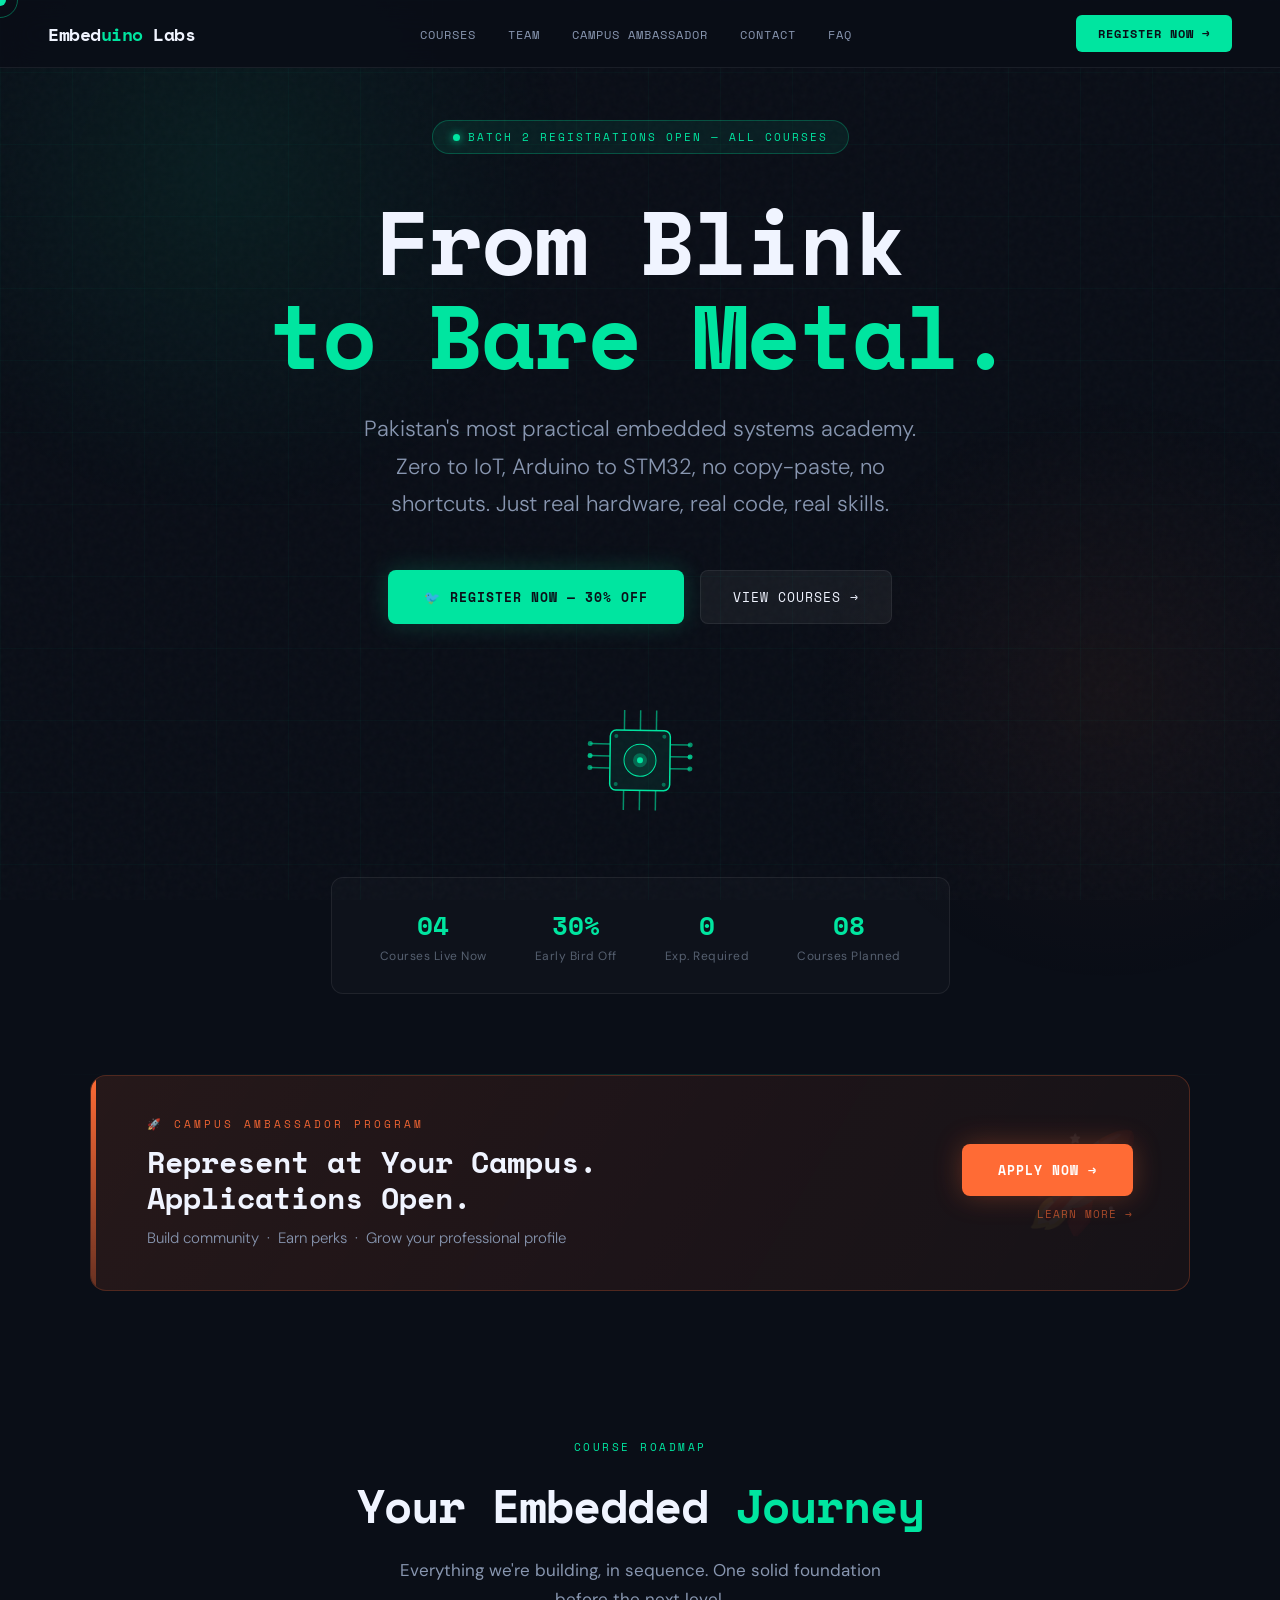
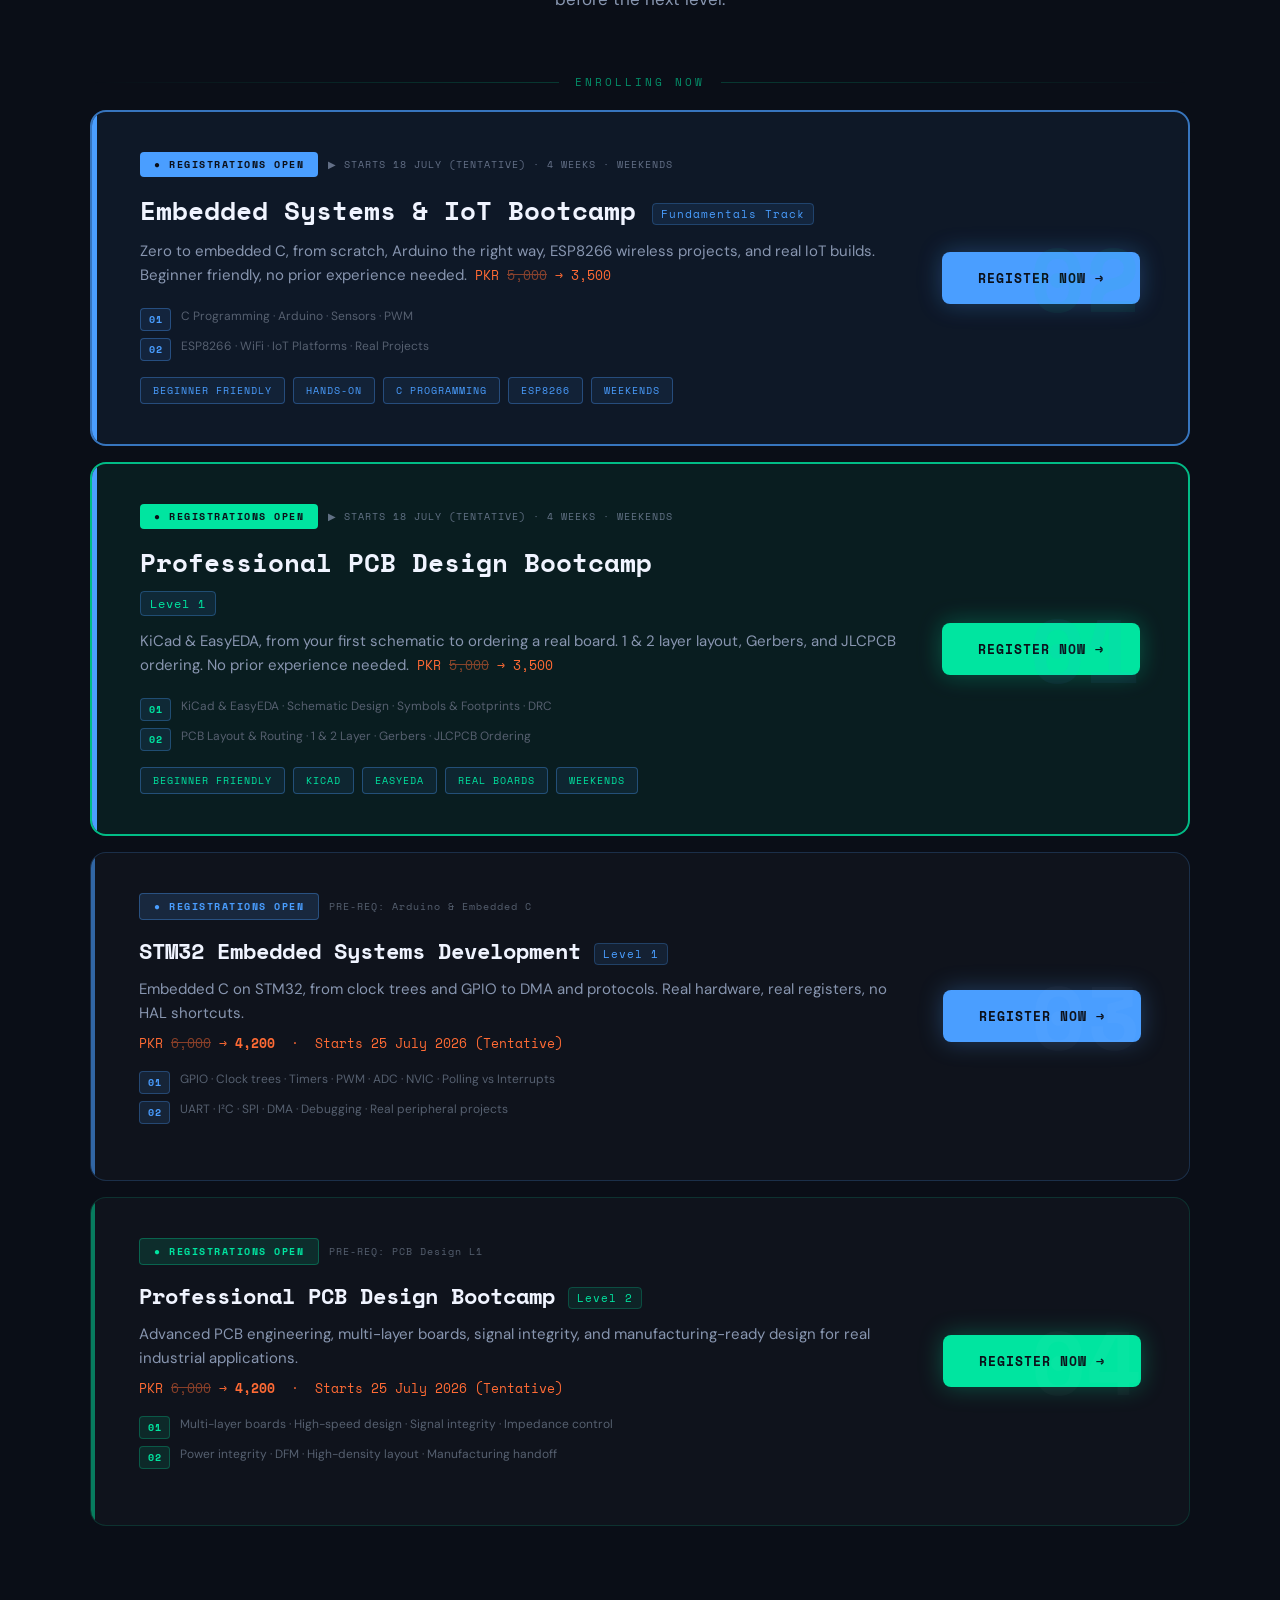
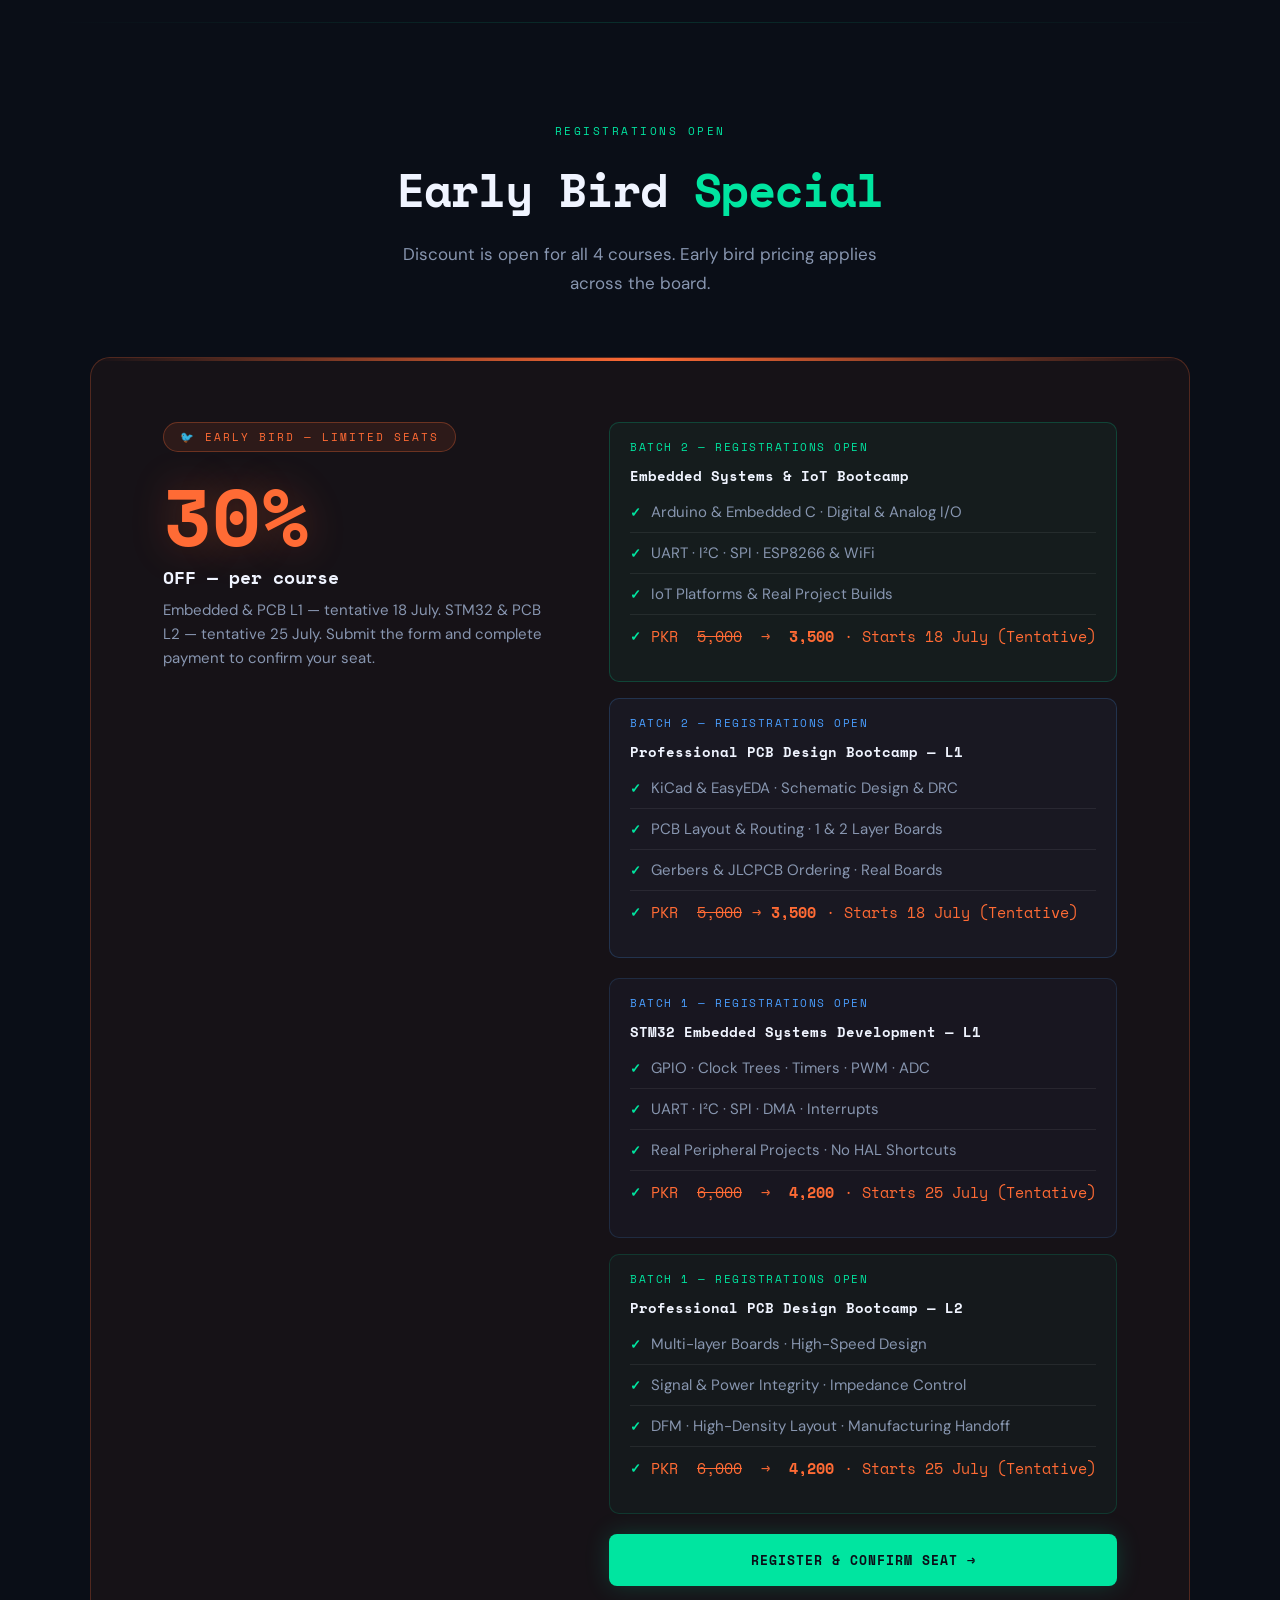
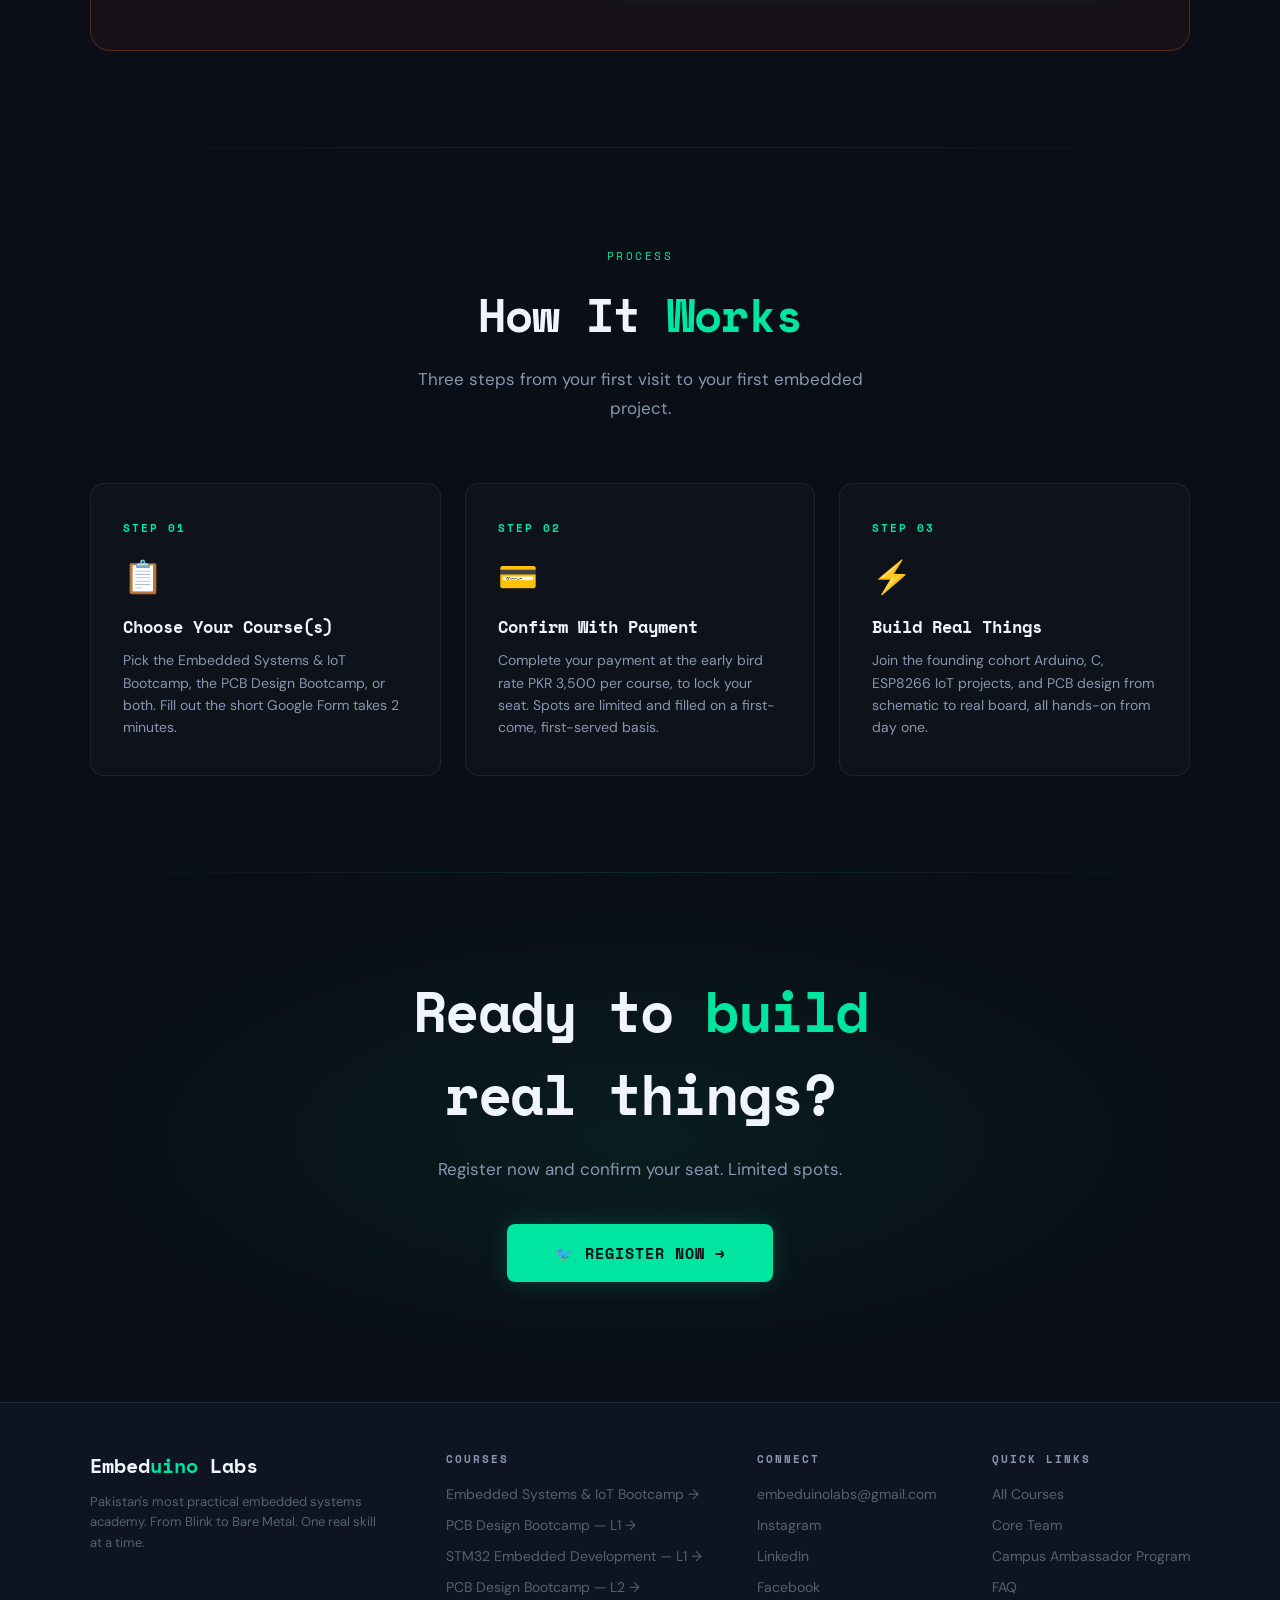
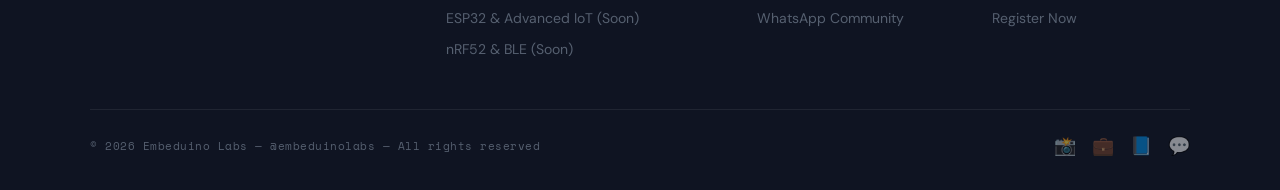
==== commit 0498fea9: "Add files via upload" ====
--- a/index.html
+++ b/index.html
@@ -1119,7 +1119,7 @@
       <div class="course-info">
         <div class="course-badge-row">
           <span class="badge-start" style="background:var(--blue);color:var(--bg);">● REGISTRATIONS OPEN</span>
-          <span class="badge-enrolling" style="font-family:var(--mono);font-size:10px;letter-spacing:1px;color:var(--muted);">▶ STARTS 11 JULY (TENTATIVE) · 4 WEEKS · WEEKENDS</span>
+          <span class="badge-enrolling" style="font-family:var(--mono);font-size:10px;letter-spacing:1px;color:var(--muted);">▶ STARTS 18 JULY (TENTATIVE) · 4 WEEKS · WEEKENDS</span>
         </div>
         <h3>Embedded Systems &amp; IoT Bootcamp  <span style="font-family:var(--mono);font-size:11px;font-weight:400;color:var(--blue);background:rgba(74,158,255,0.1);border:1px solid rgba(74,158,255,0.25);border-radius:4px;padding:2px 8px;vertical-align:middle;letter-spacing:1px;">Fundamentals Track</span></h3>
         <p class="course-desc">Zero to embedded C, from scratch, Arduino the right way, ESP8266 wireless projects, and real IoT builds. Beginner friendly, no prior experience needed.<span style="color:var(--orange);font-family:var(--mono);font-size:13px;">&nbsp;PKR&nbsp;<s style="opacity:0.5">5,000</s> → 3,500</span></p>
@@ -1151,7 +1151,7 @@
       <div class="course-info">
         <div class="course-badge-row">
           <span class="badge-start" style="background:var(--green);color:var(--bg);">● REGISTRATIONS OPEN</span>
-          <span class="badge-enrolling" style="font-family:var(--mono);font-size:10px;letter-spacing:1px;color:var(--muted);">▶ STARTS 11 JULY (TENTATIVE) · 4 WEEKS · WEEKENDS</span>
+          <span class="badge-enrolling" style="font-family:var(--mono);font-size:10px;letter-spacing:1px;color:var(--muted);">▶ STARTS 18 JULY (TENTATIVE) · 4 WEEKS · WEEKENDS</span>
         </div>
         <h3>Professional PCB Design Bootcamp <br><span style="font-family:var(--mono);font-size:12px;font-weight:400;color:var(--green);background:rgba(74,158,255,0.1);border:1px solid rgba(74,158,255,0.3);border-radius:4px;padding:3px 9px;vertical-align:middle;letter-spacing:1px;">Level 1</span></h3>
         <p class="course-desc">KiCad &amp; EasyEDA, from your first schematic to ordering a real board. 1 &amp; 2 layer layout, Gerbers, and JLCPCB ordering. No prior experience needed.<span style="color:var(--orange);font-family:var(--mono);font-size:13px;">&nbsp;PKR&nbsp;<s style="opacity:0.5">5,000</s> → 3,500</span></p>
@@ -1176,13 +1176,6 @@
       <div class="course-cta-col">
         <a href="https://docs.google.com/forms/d/1Flcm8zHhwcUQbWOsdlLaiDBojNH8hl6wbdkQwR3EUpU/" target="_blank" class="btn-primary" style="white-space:nowrap;background:var(--green);box-shadow:0 0 24px rgba(0,229,160,0.3);">REGISTER NOW →</a>
       </div>
-    </div>
-
-    <!-- ── PHASE 2 LABEL ── -->
-    <div class="reveal" style="display:flex;align-items:center;gap:16px;margin:16px 0 4px;">
-      <div style="flex:1;height:1px;background:linear-gradient(90deg,transparent,rgba(0,229,160,0.15));"></div>
-      <span style="font-family:var(--mono);font-size:11px;letter-spacing:3px;color:rgba(0,229,160,0.45);white-space:nowrap;">PHASE 2 — TENTATIVE 25 JULY</span>
-      <div style="flex:1;height:1px;background:linear-gradient(90deg,rgba(0,229,160,0.15),transparent);"></div>
     </div>
 
     <!-- COURSE 03 — STM32 L1 -->
@@ -1257,7 +1250,7 @@
       <div class="eb-badge">🐦 EARLY BIRD — LIMITED SEATS</div>
       <div class="eb-discount">30%</div>
       <h3>OFF — per course</h3>
-      <p>Embedded &amp; PCB L1 — tentative 11 July. STM32 &amp; PCB L2 — tentative 25 July. Submit the form and complete payment to confirm your seat.</p>
+      <p>Embedded &amp; PCB L1 — tentative 18 July. STM32 &amp; PCB L2 — tentative 25 July. Submit the form and complete payment to confirm your seat.</p>
     </div>
     <div class="eb-right" style="min-width:0px;">
       <!-- Course 1 block -->
@@ -1268,7 +1261,7 @@
           <li>Arduino &amp; Embedded C · Digital &amp; Analog I/O</li>
           <li>UART · I²C · SPI · ESP8266 &amp; WiFi</li>
           <li>IoT Platforms &amp; Real Project Builds</li>
-          <li style="font-family:var(--mono); color:var(--orange);">PKR&nbsp;<s style="white-space: nowrap;">5,000</s>&nbsp;→&nbsp;<strong style="white-space: nowrap;">3,500</strong> · Starts 11 July (Tentative)</li>
+          <li style="font-family:var(--mono); color:var(--orange);">PKR&nbsp;<s style="white-space: nowrap;">5,000</s>&nbsp;→&nbsp;<strong style="white-space: nowrap;">3,500</strong> · Starts 18 July (Tentative)</li>
         </ul>
       </div>
       <!-- Course 2 block -->
@@ -1279,7 +1272,7 @@
           <li>KiCad &amp; EasyEDA · Schematic Design &amp; DRC</li>
           <li>PCB Layout &amp; Routing · 1 &amp; 2 Layer Boards</li>
           <li>Gerbers &amp; JLCPCB Ordering · Real Boards</li>
-          <li style="font-family:var(--mono); color:var(--orange);">PKR&nbsp;<s style="white-space: nowrap;">5,000</s> → <strong style="white-space: nowrap;">3,500</strong> · Starts 11 July (Tentative)</li>
+          <li style="font-family:var(--mono); color:var(--orange);">PKR&nbsp;<s style="white-space: nowrap;">5,000</s> → <strong style="white-space: nowrap;">3,500</strong> · Starts 18 July (Tentative)</li>
         </ul>
       </div>
       <!-- Course 3 block -->
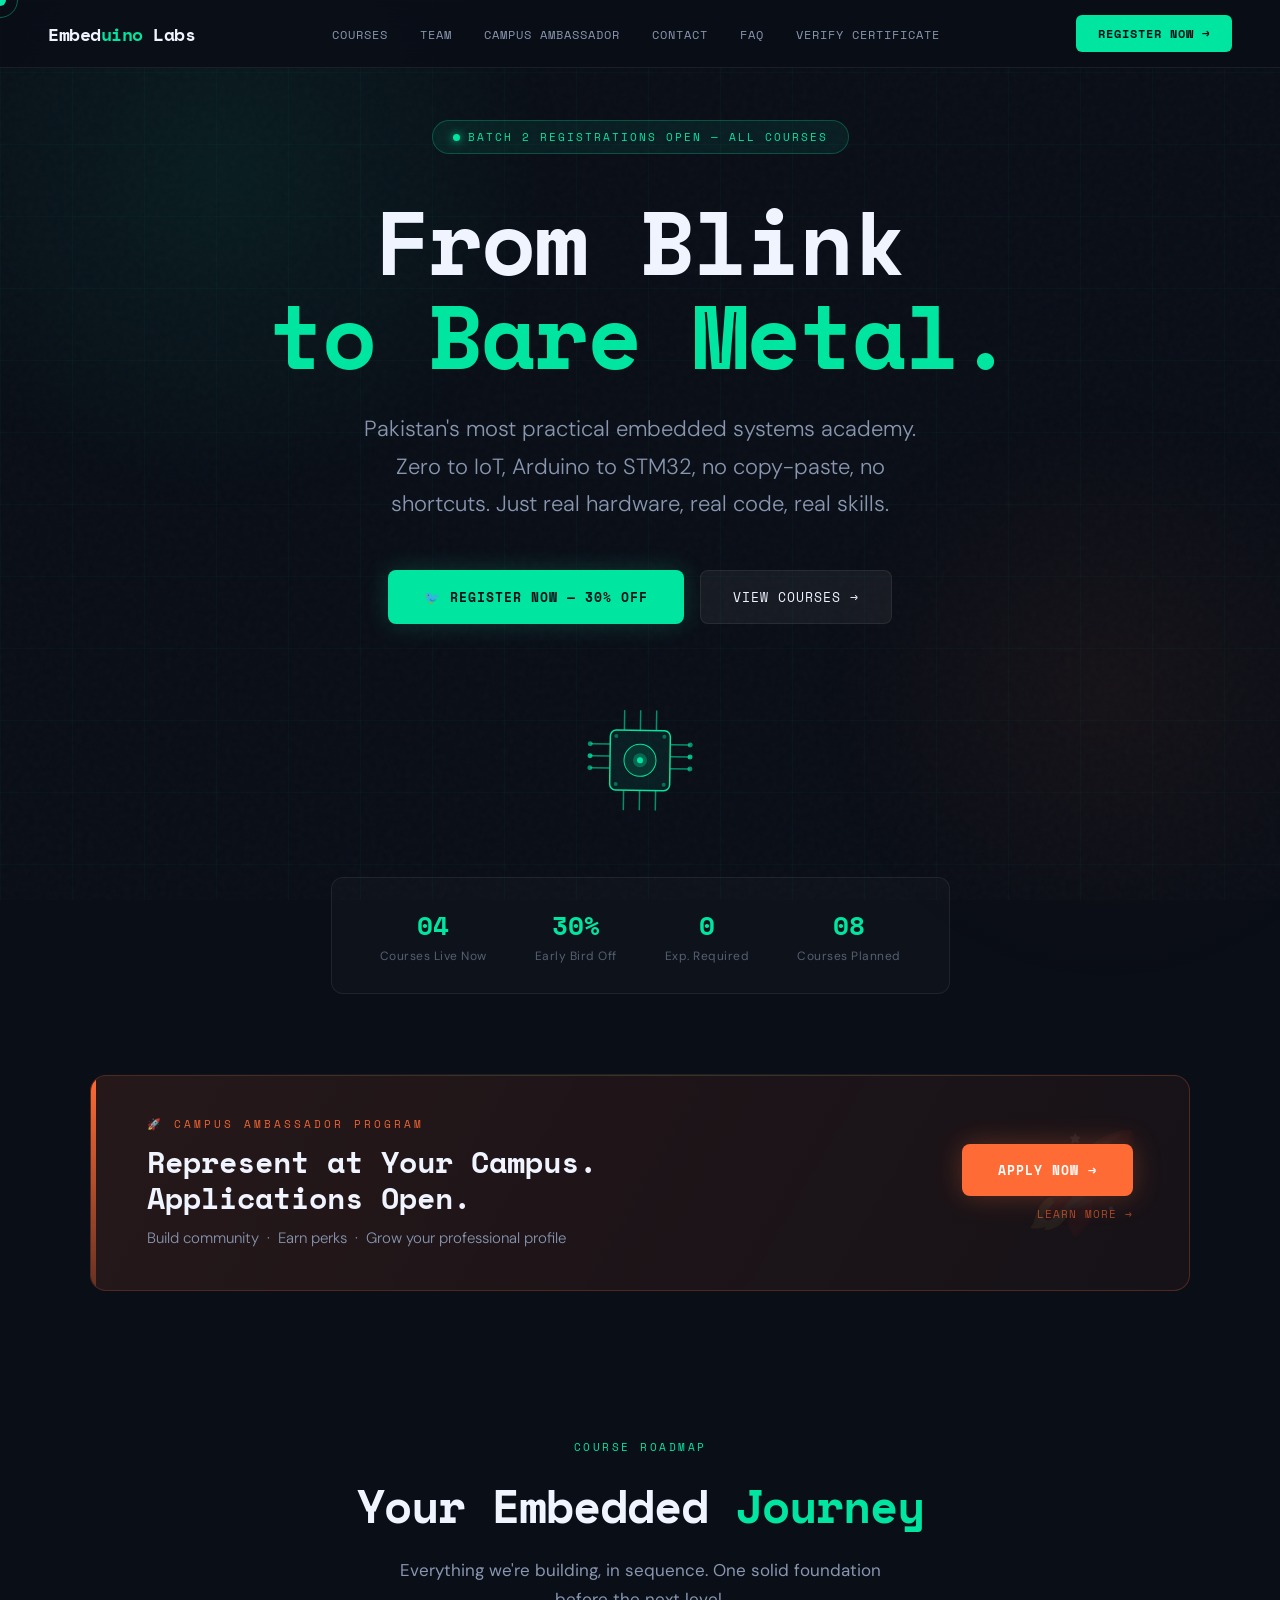
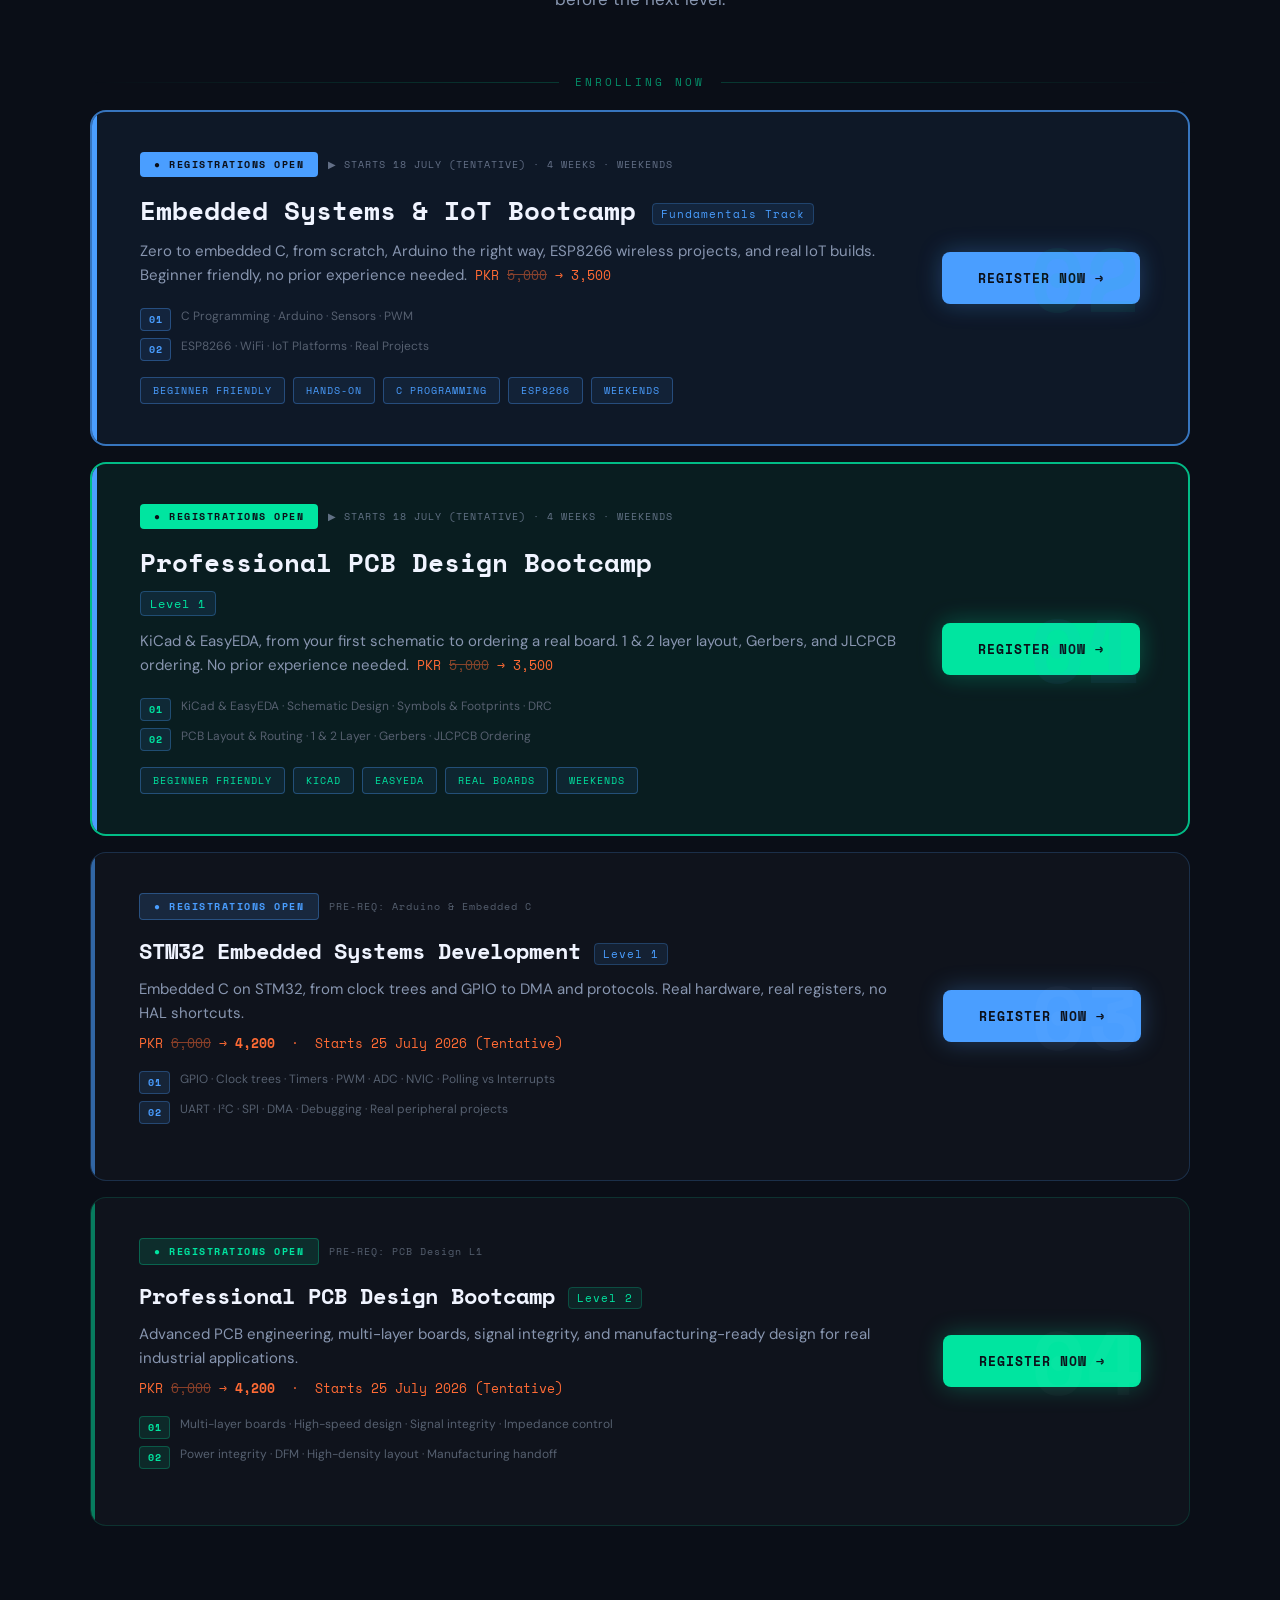
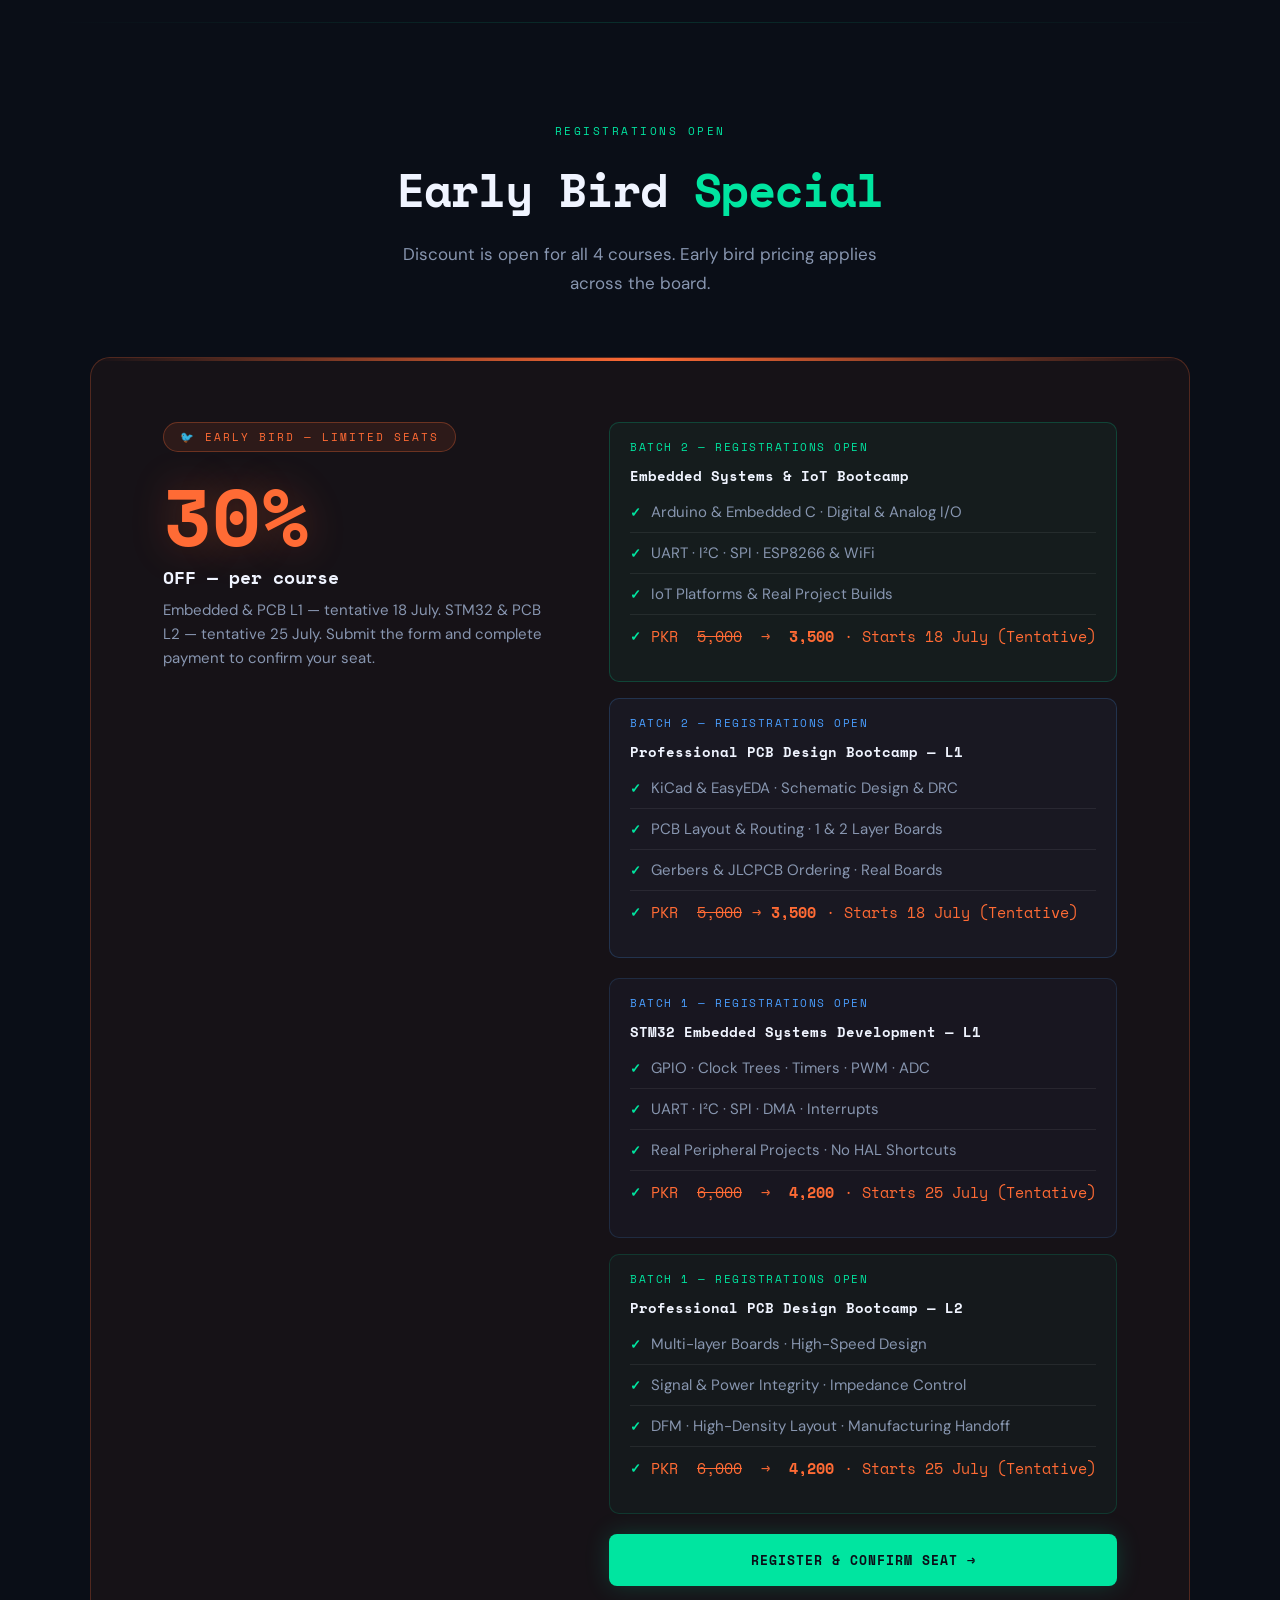
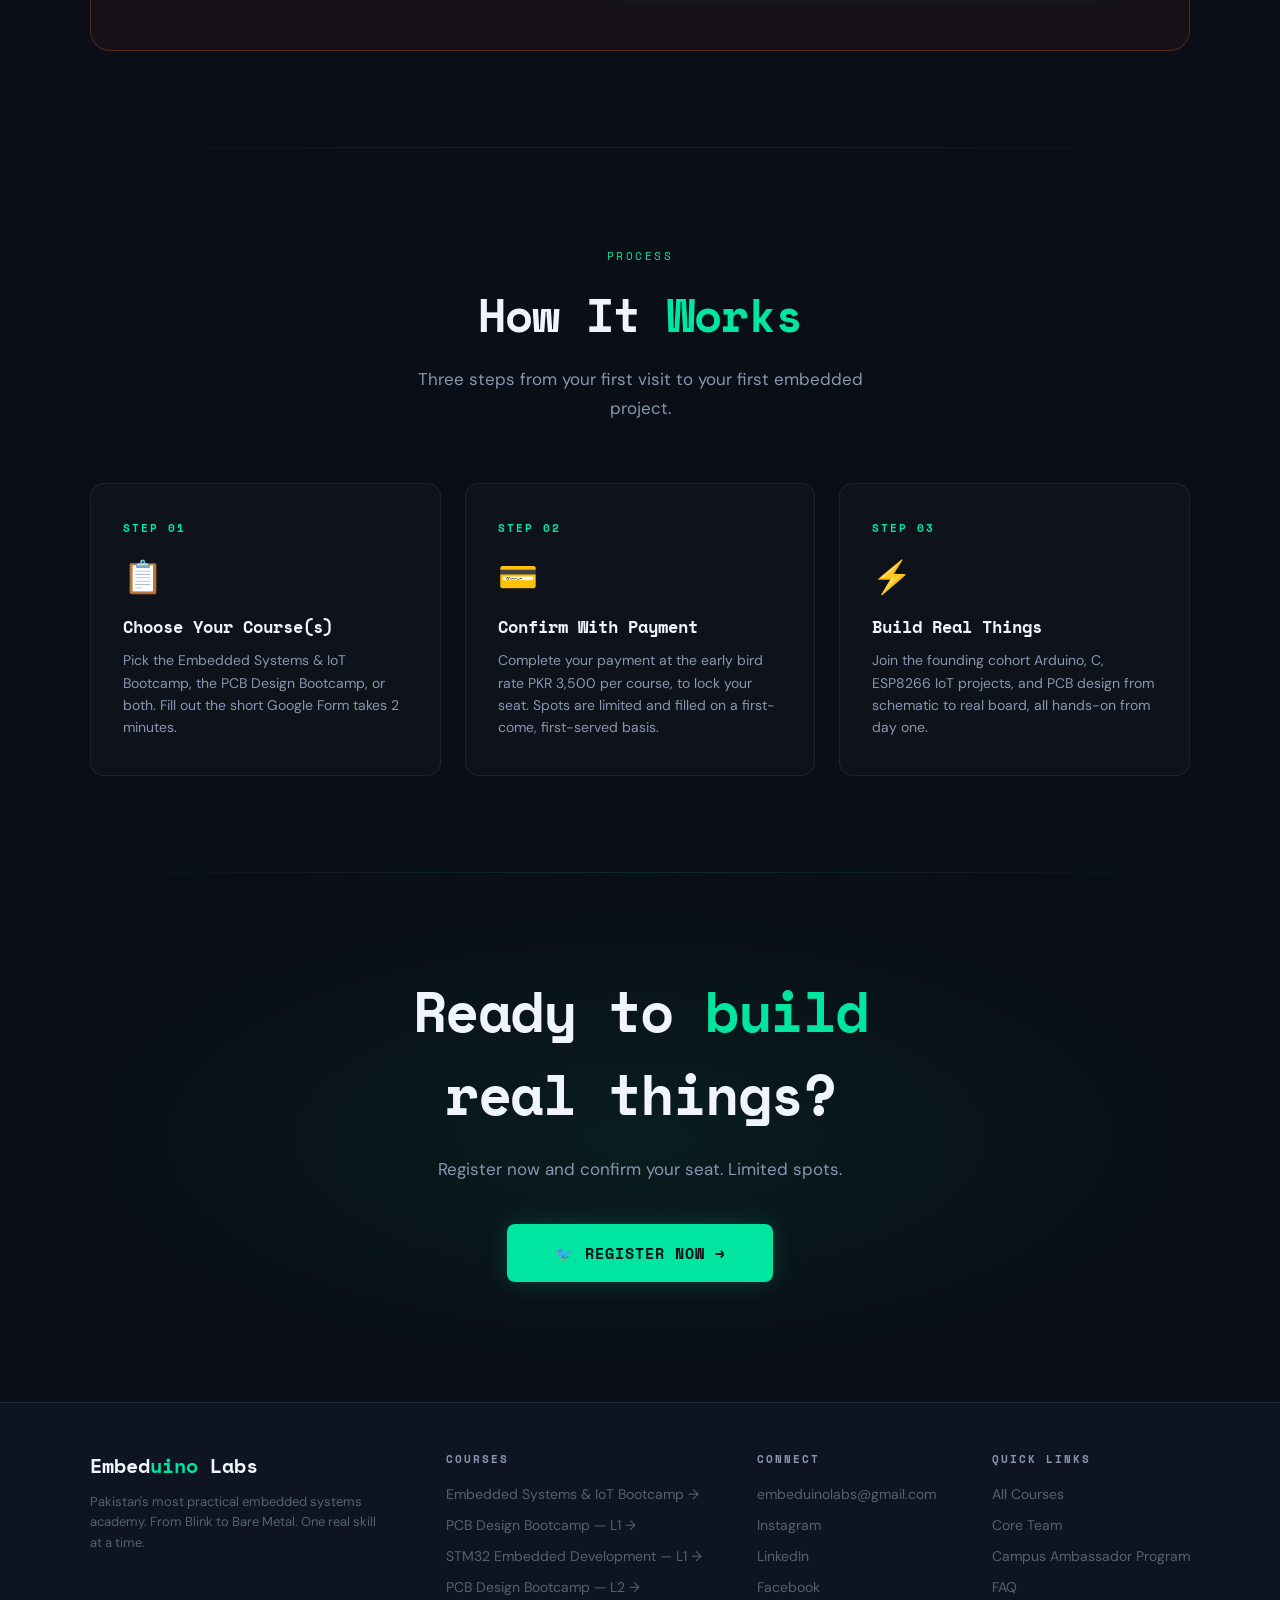
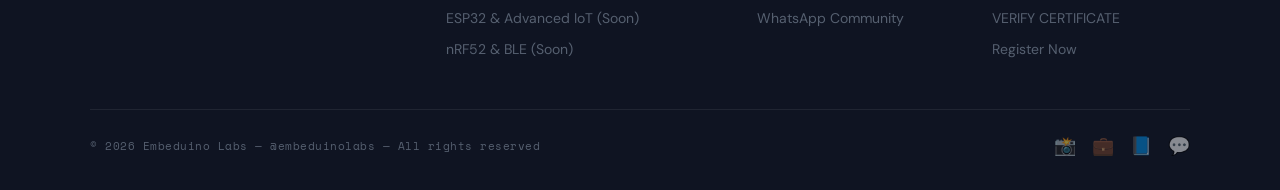
==== commit 084ef06e: "Add files via upload" ====
--- a/index.html
+++ b/index.html
@@ -971,6 +971,7 @@
     <li><a href="ambassador.html">CAMPUS AMBASSADOR</a></li>
     <li><a href="contact.html">CONTACT</a></li>
     <li><a href="faq.html">FAQ</a></li>
+    <li><a href="verify.html">VERIFY CERTIFICATE</a></li>
   </ul>
   <a href="https://docs.google.com/forms/d/1Flcm8zHhwcUQbWOsdlLaiDBojNH8hl6wbdkQwR3EUpU/" target="_blank" class="nav-cta">REGISTER NOW →</a>
 <button id="hamburger" class="hamburger" aria-label="Menu">
@@ -985,6 +986,7 @@
   <a href="ambassador.html">CAMPUS AMBASSADOR</a>
   <a href="contact.html">CONTACT</a>
   <a href="faq.html">FAQ</a>
+  <a href="verify.html">VERIFY CERTIFICATE</a>
   <a href="https://docs.google.com/forms/d/1Flcm8zHhwcUQbWOsdlLaiDBojNH8hl6wbdkQwR3EUpU/" target="_blank" class="mobile-cta">REGISTER NOW →</a>
 </div>
 
@@ -1383,6 +1385,7 @@
           <li><a href="team.html">Core Team</a></li>
           <li><a href="ambassador.html">Campus Ambassador Program</a></li>
           <li><a href="faq.html">FAQ</a></li>
+          <li><a href="verify.html">VERIFY CERTIFICATE</a></li>
           <li><a href="https://docs.google.com/forms/d/1Flcm8zHhwcUQbWOsdlLaiDBojNH8hl6wbdkQwR3EUpU/" target="_blank">Register Now</a></li>
         </ul>
       </div>
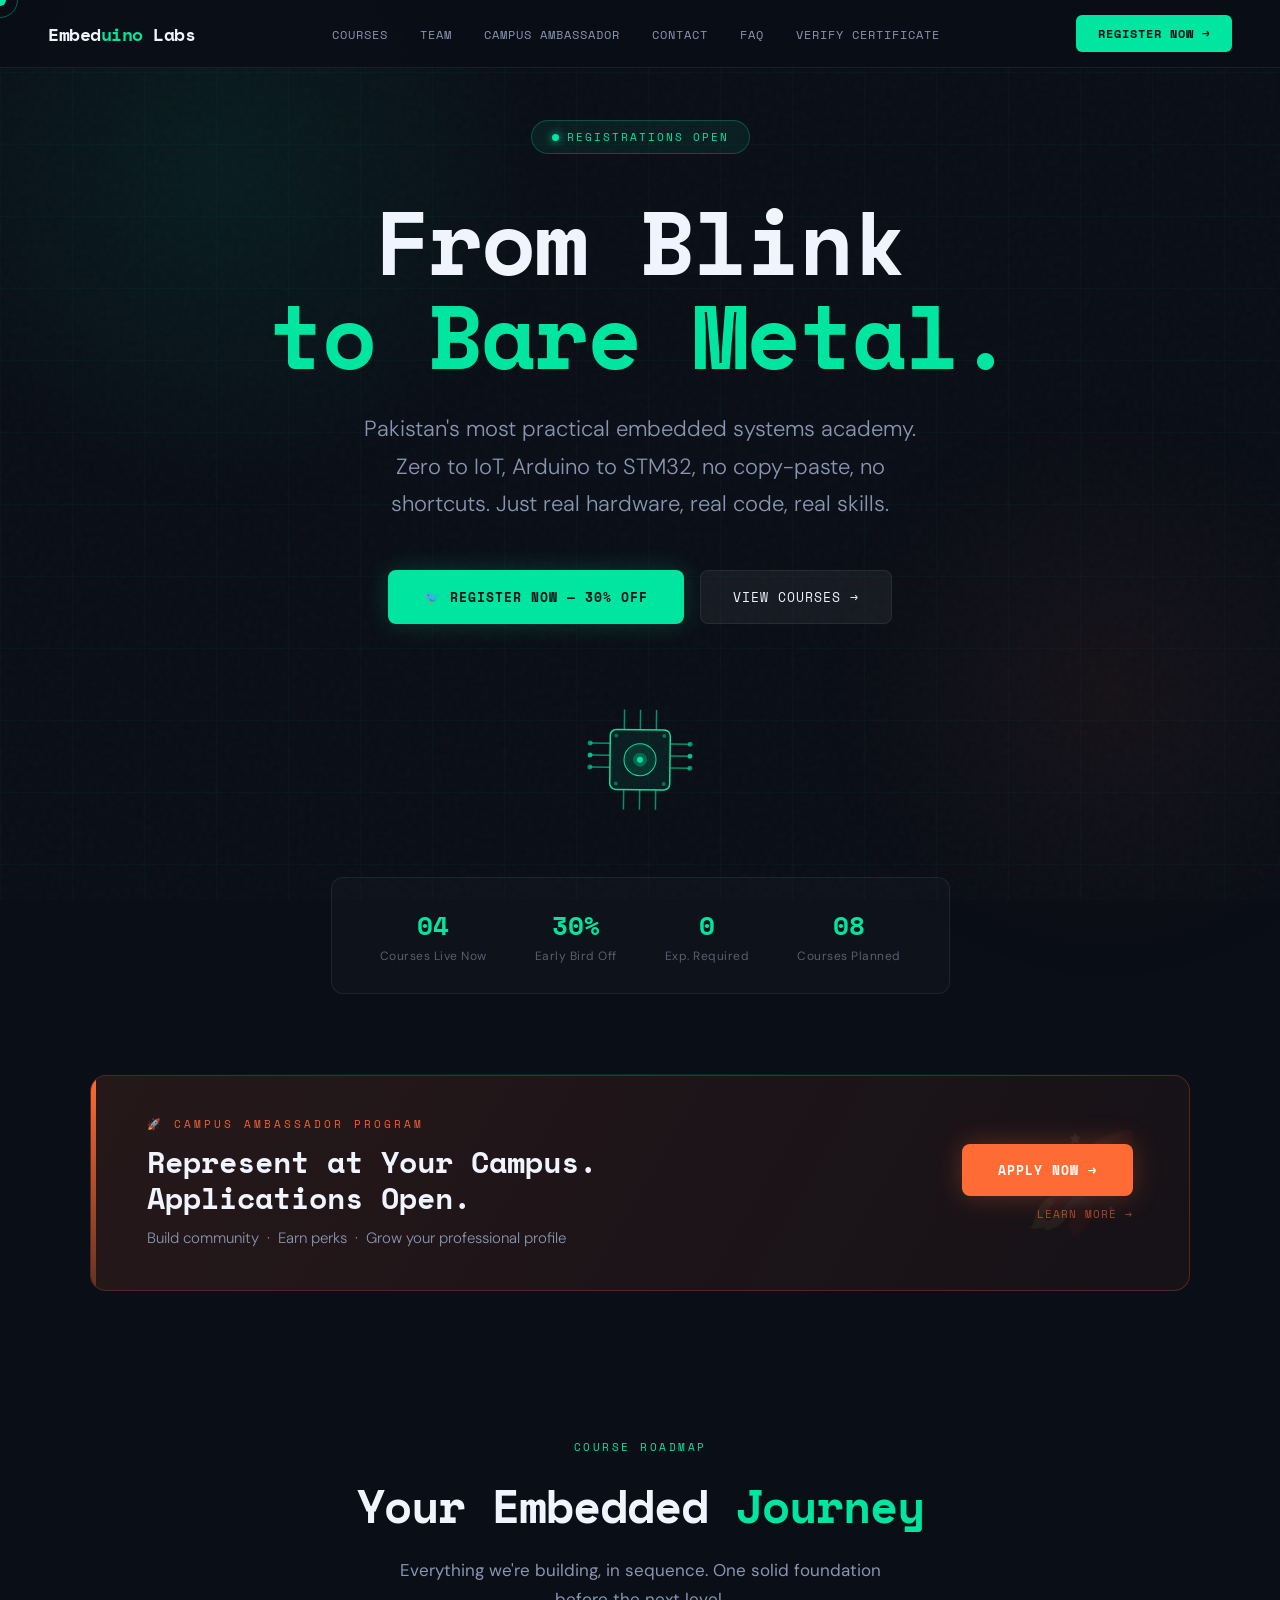
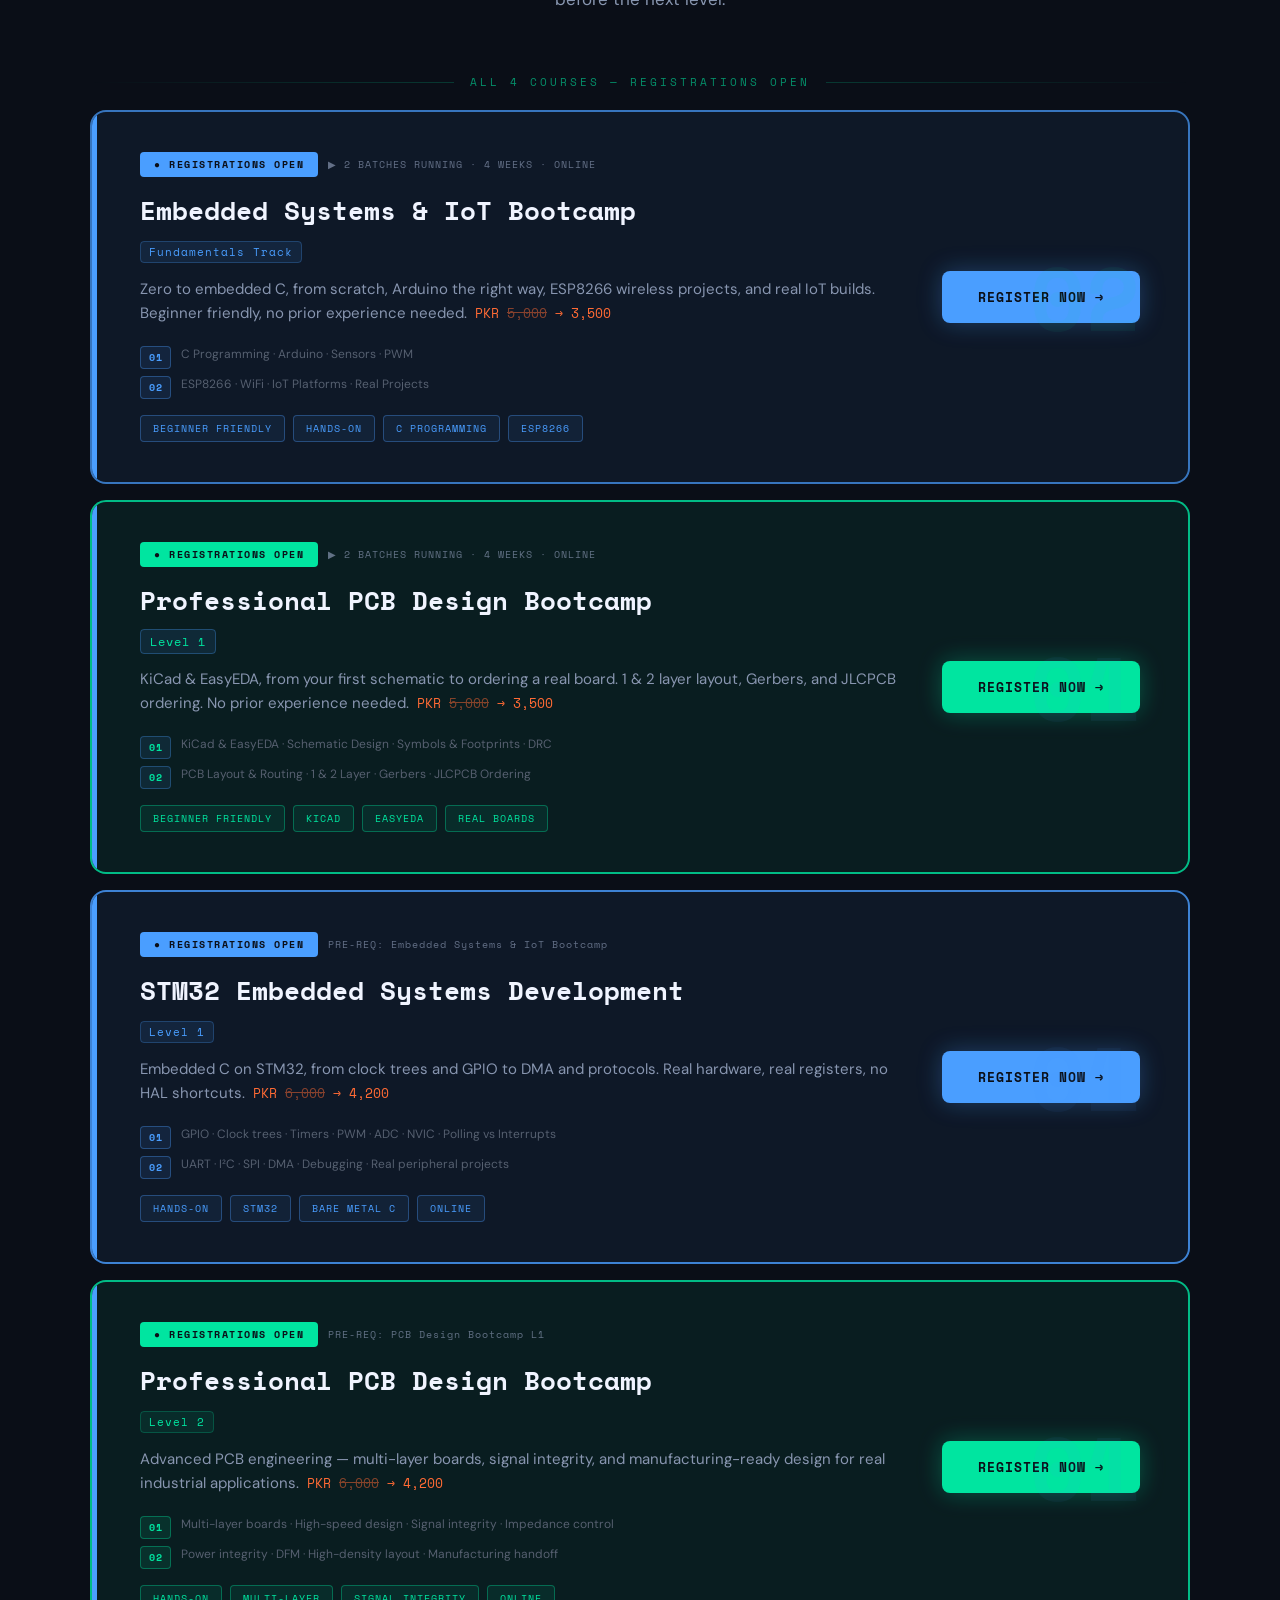
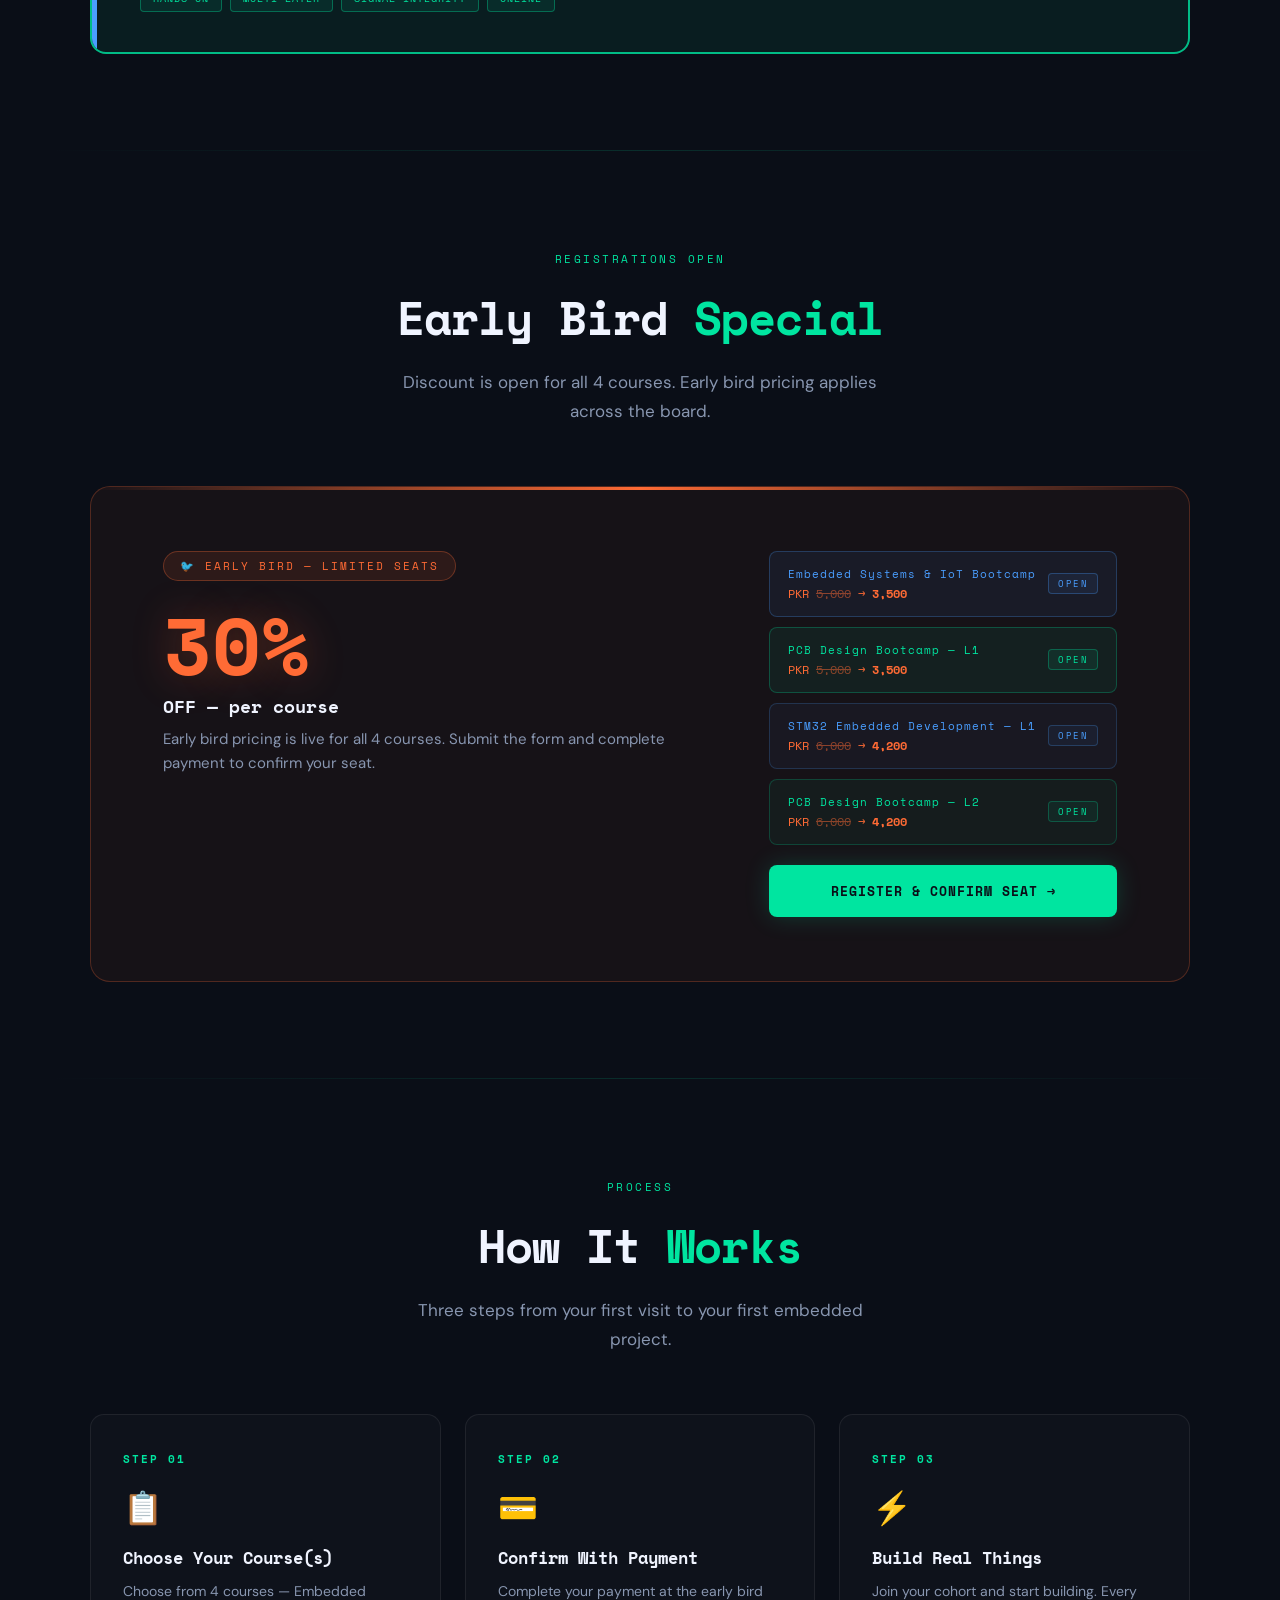
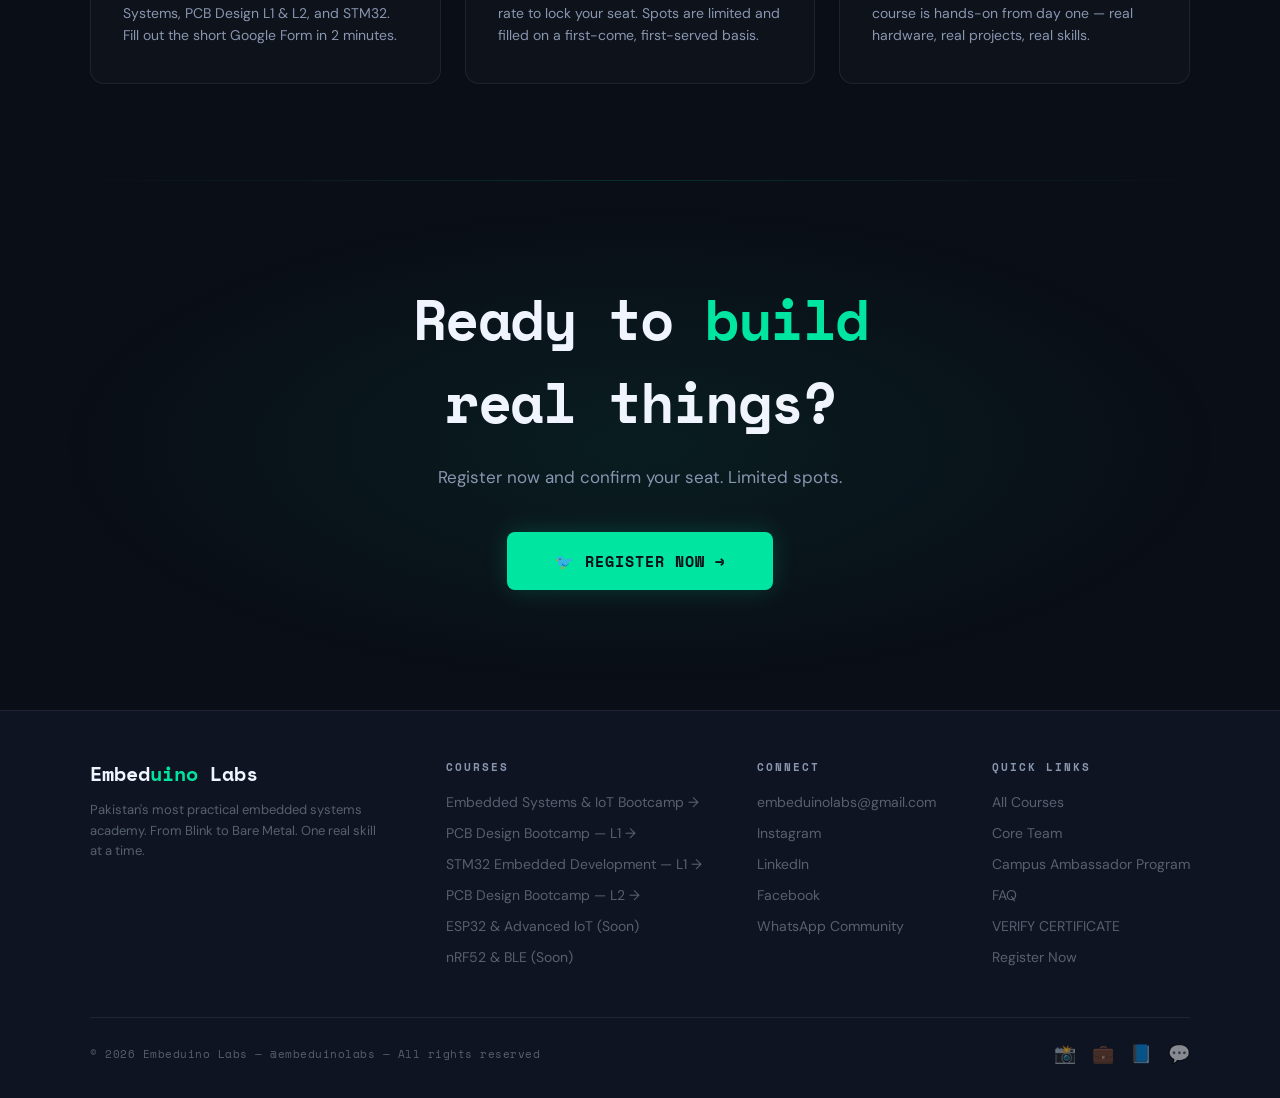
==== commit df3740f7: "Add files via upload" ====
--- a/index.html
+++ b/index.html
@@ -993,7 +993,7 @@
 
 <!-- ─── HERO ─── -->
 <section class="hero">
-  <div class="hero-badge">BATCH 2 REGISTRATIONS OPEN — ALL COURSES</div>
+  <div class="hero-badge">REGISTRATIONS OPEN</div>
 
   <h1>
     From Blink<br/>
@@ -1112,7 +1112,7 @@
     <!-- ── PHASE 1 LABEL ── -->
     <div class="reveal" style="display:flex;align-items:center;gap:16px;margin:0 0 4px;">
       <div style="flex:1;height:1px;background:linear-gradient(90deg,transparent,rgba(0,229,160,0.2));"></div>
-      <span style="font-family:var(--mono);font-size:11px;letter-spacing:3px;color:rgba(0,229,160,0.6);white-space:nowrap;">ENROLLING NOW</span>
+      <span style="font-family:var(--mono);font-size:11px;letter-spacing:3px;color:rgba(0,229,160,0.6);white-space:nowrap;">ALL 4 COURSES — REGISTRATIONS OPEN</span>
       <div style="flex:1;height:1px;background:linear-gradient(90deg,rgba(0,229,160,0.2),transparent);"></div>
     </div>
 
@@ -1121,9 +1121,9 @@
       <div class="course-info">
         <div class="course-badge-row">
           <span class="badge-start" style="background:var(--blue);color:var(--bg);">● REGISTRATIONS OPEN</span>
-          <span class="badge-enrolling" style="font-family:var(--mono);font-size:10px;letter-spacing:1px;color:var(--muted);">▶ STARTS 18 JULY (TENTATIVE) · 4 WEEKS · WEEKENDS</span>
-        </div>
-        <h3>Embedded Systems &amp; IoT Bootcamp  <span style="font-family:var(--mono);font-size:11px;font-weight:400;color:var(--blue);background:rgba(74,158,255,0.1);border:1px solid rgba(74,158,255,0.25);border-radius:4px;padding:2px 8px;vertical-align:middle;letter-spacing:1px;">Fundamentals Track</span></h3>
+          <span class="badge-enrolling" style="font-family:var(--mono);font-size:10px;letter-spacing:1px;color:var(--muted);">▶ 2 BATCHES RUNNING · 4 WEEKS · ONLINE</span>
+        </div>
+        <h3>Embedded Systems &amp; IoT Bootcamp <br><span style="font-family:var(--mono);font-size:11px;font-weight:400;color:var(--blue);background:rgba(74,158,255,0.1);border:1px solid rgba(74,158,255,0.25);border-radius:4px;padding:2px 8px;vertical-align:middle;letter-spacing:1px;">Fundamentals Track</span></h3>
         <p class="course-desc">Zero to embedded C, from scratch, Arduino the right way, ESP8266 wireless projects, and real IoT builds. Beginner friendly, no prior experience needed.<span style="color:var(--orange);font-family:var(--mono);font-size:13px;">&nbsp;PKR&nbsp;<s style="opacity:0.5">5,000</s> → 3,500</span></p>
         <div class="course-levels" style="margin-bottom:16px;">
           <div class="level-row">
@@ -1140,7 +1140,6 @@
           <span class="tag" style="border-color:rgba(74,158,255,0.35);color:var(--blue);background:rgba(74,158,255,0.08);">HANDS-ON</span>
           <span class="tag" style="border-color:rgba(74,158,255,0.35);color:var(--blue);background:rgba(74,158,255,0.08);">C PROGRAMMING</span>
           <span class="tag" style="border-color:rgba(74,158,255,0.35);color:var(--blue);background:rgba(74,158,255,0.08);">ESP8266</span>
-          <span class="tag" style="border-color:rgba(74,158,255,0.35);color:var(--blue);background:rgba(74,158,255,0.08);">WEEKENDS</span>
         </div>
       </div>
       <div class="course-cta-col">
@@ -1153,7 +1152,7 @@
       <div class="course-info">
         <div class="course-badge-row">
           <span class="badge-start" style="background:var(--green);color:var(--bg);">● REGISTRATIONS OPEN</span>
-          <span class="badge-enrolling" style="font-family:var(--mono);font-size:10px;letter-spacing:1px;color:var(--muted);">▶ STARTS 18 JULY (TENTATIVE) · 4 WEEKS · WEEKENDS</span>
+          <span class="badge-enrolling" style="font-family:var(--mono);font-size:10px;letter-spacing:1px;color:var(--muted);">▶ 2 BATCHES RUNNING · 4 WEEKS · ONLINE</span>
         </div>
         <h3>Professional PCB Design Bootcamp <br><span style="font-family:var(--mono);font-size:12px;font-weight:400;color:var(--green);background:rgba(74,158,255,0.1);border:1px solid rgba(74,158,255,0.3);border-radius:4px;padding:3px 9px;vertical-align:middle;letter-spacing:1px;">Level 1</span></h3>
         <p class="course-desc">KiCad &amp; EasyEDA, from your first schematic to ordering a real board. 1 &amp; 2 layer layout, Gerbers, and JLCPCB ordering. No prior experience needed.<span style="color:var(--orange);font-family:var(--mono);font-size:13px;">&nbsp;PKR&nbsp;<s style="opacity:0.5">5,000</s> → 3,500</span></p>
@@ -1168,11 +1167,10 @@
           </div>
         </div>
         <div class="course-tags">
-          <span class="tag" style="border-color:rgba(74,158,255,0.35);color:var(--green);background:rgba(74,158,255,0.08);">BEGINNER FRIENDLY</span>
-          <span class="tag" style="border-color:rgba(74,158,255,0.35);color:var(--green);background:rgba(74,158,255,0.08);">KICAD</span>
-          <span class="tag" style="border-color:rgba(74,158,255,0.35);color:var(--green);background:rgba(74,158,255,0.08);">EASYEDA</span>
-          <span class="tag" style="border-color:rgba(74,158,255,0.35);color:var(--green);background:rgba(74,158,255,0.08);">REAL BOARDS</span>
-          <span class="tag" style="border-color:rgba(74,158,255,0.35);color:var(--green);background:rgba(74,158,255,0.08);">WEEKENDS</span>
+          <span class="tag" style="border-color:rgba(0,229,160,0.35);color:var(--green);background:rgba(0,229,160,0.08);">BEGINNER FRIENDLY</span>
+          <span class="tag" style="border-color:rgba(0,229,160,0.35);color:var(--green);background:rgba(0,229,160,0.08);">KICAD</span>
+          <span class="tag" style="border-color:rgba(0,229,160,0.35);color:var(--green);background:rgba(0,229,160,0.08);">EASYEDA</span>
+          <span class="tag" style="border-color:rgba(0,229,160,0.35);color:var(--green);background:rgba(0,229,160,0.08);">REAL BOARDS</span>
         </div>
       </div>
       <div class="course-cta-col">
@@ -1181,26 +1179,30 @@
     </div>
 
     <!-- COURSE 03 — STM32 L1 -->
-    <div class="course-phase2 reveal" style="border-color:rgba(74,158,255,0.2);cursor:pointer;" onclick="window.location='courses.html#c03'">
-      <div style="position:absolute;left:0;top:0;bottom:0;width:4px;border-radius:3px 0 0 3px;background:rgba(74,158,255,0.6);"></div>
-      <div style="position:absolute;right:48px;top:50%;transform:translateY(-50%);font-family:var(--mono);font-weight:700;font-size:90px;color:rgba(255,255,255,0.025);pointer-events:none;line-height:1;">03</div>
+    <div class="course-featured reveal" id="c03-idx" style="border-color:rgba(74,158,255,0.8);background:rgba(74,158,255,0.07);cursor:pointer;" onclick="window.location='courses.html#c03'">
       <div class="course-info">
         <div class="course-badge-row">
-          <span class="badge-start" style="background:rgba(74,158,255,0.15);color:var(--blue);border:1px solid rgba(74,158,255,0.35);">● REGISTRATIONS OPEN</span>
-          <span style="font-family:var(--mono);font-size:10px;letter-spacing:1px;color:var(--dim);">PRE-REQ: Arduino &amp; Embedded C</span>
-        </div>
-        <h3 style="font-family:var(--mono);font-weight:700;font-size:22px;margin-bottom:10px;color:var(--text);">STM32 Embedded Systems Development <span style="font-family:var(--mono);font-size:11px;font-weight:400;color:var(--blue);background:rgba(74,158,255,0.1);border:1px solid rgba(74,158,255,0.25);border-radius:4px;padding:2px 8px;vertical-align:middle;letter-spacing:1px;">Level 1</span></h3>
-        <p style="font-size:15px;color:var(--muted);margin-bottom:16px;line-height:1.6;">Embedded C on STM32, from clock trees and GPIO to DMA and protocols. Real hardware, real registers, no HAL shortcuts.<span style="display:block;margin-top:8px;color:var(--orange);font-family:var(--mono);font-size:13px;">PKR&nbsp;<s style="opacity:0.5;">6,000</s>&nbsp;→&nbsp;<strong>4,200</strong> &nbsp;·&nbsp; Starts 25 July 2026 (Tentative)</span></p>
+          <span class="badge-start" style="background:var(--blue);color:var(--bg);">● REGISTRATIONS OPEN</span>
+          <span class="badge-enrolling" style="font-family:var(--mono);font-size:10px;letter-spacing:1px;color:var(--muted);">PRE-REQ: Embedded Systems &amp; IoT Bootcamp</span>
+        </div>
+        <h3>STM32 Embedded Systems Development <br><span style="font-family:var(--mono);font-size:11px;font-weight:400;color:var(--blue);background:rgba(74,158,255,0.1);border:1px solid rgba(74,158,255,0.25);border-radius:4px;padding:2px 8px;vertical-align:middle;letter-spacing:1px;">Level 1</span></h3>
+        <p class="course-desc">Embedded C on STM32, from clock trees and GPIO to DMA and protocols. Real hardware, real registers, no HAL shortcuts.<span style="color:var(--orange);font-family:var(--mono);font-size:13px;">&nbsp;PKR&nbsp;<s style="opacity:0.5">6,000</s> → 4,200</span></p>
         <div class="course-levels" style="margin-bottom:16px;">
           <div class="level-row">
-            <span class="level-badge" style="background:rgba(74,158,255,0.12);border-color:rgba(74,158,255,0.3);color:var(--blue);">01</span>
+            <span class="level-badge" style="background:rgba(74,158,255,0.1);border-color:rgba(74,158,255,0.35);color:var(--blue);">01</span>
             <span class="level-text">GPIO · Clock trees · Timers · PWM · ADC · NVIC · Polling vs Interrupts</span>
           </div>
           <div class="level-row">
-            <span class="level-badge" style="background:rgba(74,158,255,0.12);border-color:rgba(74,158,255,0.3);color:var(--blue);">02</span>
+            <span class="level-badge" style="background:rgba(74,158,255,0.1);border-color:rgba(74,158,255,0.35);color:var(--blue);">02</span>
             <span class="level-text">UART · I²C · SPI · DMA · Debugging · Real peripheral projects</span>
           </div>
         </div>
+        <div class="course-tags">
+          <span class="tag" style="border-color:rgba(74,158,255,0.35);color:var(--blue);background:rgba(74,158,255,0.08);">HANDS-ON</span>
+          <span class="tag" style="border-color:rgba(74,158,255,0.35);color:var(--blue);background:rgba(74,158,255,0.08);">STM32</span>
+          <span class="tag" style="border-color:rgba(74,158,255,0.35);color:var(--blue);background:rgba(74,158,255,0.08);">BARE METAL C</span>
+          <span class="tag" style="border-color:rgba(74,158,255,0.35);color:var(--blue);background:rgba(74,158,255,0.08);">ONLINE</span>
+        </div>
       </div>
       <div class="course-cta-col">
         <a href="https://docs.google.com/forms/d/1Flcm8zHhwcUQbWOsdlLaiDBojNH8hl6wbdkQwR3EUpU/" target="_blank" class="btn-primary" style="white-space:nowrap;background:var(--blue);box-shadow:0 0 24px rgba(74,158,255,0.3);">REGISTER NOW →</a>
@@ -1208,25 +1210,29 @@
     </div>
 
     <!-- COURSE 04 — PCB Design L2 -->
-    <div class="course-phase2 reveal" style="border-color:rgba(0,229,160,0.15);cursor:pointer;" onclick="window.location='courses.html#c04'">
-      <div style="position:absolute;left:0;top:0;bottom:0;width:4px;border-radius:3px 0 0 3px;background:rgba(0,229,160,0.5);"></div>
-      <div style="position:absolute;right:48px;top:50%;transform:translateY(-50%);font-family:var(--mono);font-weight:700;font-size:90px;color:rgba(255,255,255,0.025);pointer-events:none;line-height:1;">04</div>
+    <div class="course-featured reveal" id="c04-idx" style="border-color:rgba(0,229,160,0.8);background:rgba(0,229,160,0.07);cursor:pointer;" onclick="window.location='courses.html#c04'">
       <div class="course-info">
         <div class="course-badge-row">
-          <span class="badge-start" style="background:rgba(0,229,160,0.12);color:var(--green);border:1px solid rgba(0,229,160,0.3);">● REGISTRATIONS OPEN</span>
-          <span style="font-family:var(--mono);font-size:10px;letter-spacing:1px;color:var(--dim);">PRE-REQ: PCB Design L1</span>
-        </div>
-        <h3 style="font-family:var(--mono);font-weight:700;font-size:22px;margin-bottom:10px;color:var(--text);">Professional PCB Design Bootcamp <span style="font-family:var(--mono);font-size:11px;font-weight:400;color:var(--green);background:rgba(0,229,160,0.08);border:1px solid rgba(0,229,160,0.22);border-radius:4px;padding:2px 8px;vertical-align:middle;letter-spacing:1px;">Level 2</span></h3>
-        <p style="font-size:15px;color:var(--muted);margin-bottom:16px;line-height:1.6;">Advanced PCB engineering, multi-layer boards, signal integrity, and manufacturing-ready design for real industrial applications.<span style="display:block;margin-top:8px;color:var(--orange);font-family:var(--mono);font-size:13px;">PKR&nbsp;<s style="opacity:0.5;">6,000</s>&nbsp;→&nbsp;<strong>4,200</strong> &nbsp;·&nbsp; Starts 25 July 2026 (Tentative)</span></p>
+          <span class="badge-start" style="background:var(--green);color:var(--bg);">● REGISTRATIONS OPEN</span>
+          <span class="badge-enrolling" style="font-family:var(--mono);font-size:10px;letter-spacing:1px;color:var(--muted);">PRE-REQ: PCB Design Bootcamp L1</span>
+        </div>
+        <h3>Professional PCB Design Bootcamp <br><span style="font-family:var(--mono);font-size:11px;font-weight:400;color:var(--green);background:rgba(0,229,160,0.08);border:1px solid rgba(0,229,160,0.22);border-radius:4px;padding:2px 8px;vertical-align:middle;letter-spacing:1px;">Level 2</span></h3>
+        <p class="course-desc">Advanced PCB engineering — multi-layer boards, signal integrity, and manufacturing-ready design for real industrial applications.<span style="color:var(--orange);font-family:var(--mono);font-size:13px;">&nbsp;PKR&nbsp;<s style="opacity:0.5">6,000</s> → 4,200</span></p>
         <div class="course-levels" style="margin-bottom:16px;">
           <div class="level-row">
-            <span class="level-badge" style="background:rgba(0,229,160,0.1);border-color:rgba(0,229,160,0.25);color:var(--green);">01</span>
+            <span class="level-badge" style="background:rgba(0,229,160,0.1);border-color:rgba(0,229,160,0.35);color:var(--green);">01</span>
             <span class="level-text">Multi-layer boards · High-speed design · Signal integrity · Impedance control</span>
           </div>
           <div class="level-row">
-            <span class="level-badge" style="background:rgba(0,229,160,0.1);border-color:rgba(0,229,160,0.25);color:var(--green);">02</span>
+            <span class="level-badge" style="background:rgba(0,229,160,0.1);border-color:rgba(0,229,160,0.35);color:var(--green);">02</span>
             <span class="level-text">Power integrity · DFM · High-density layout · Manufacturing handoff</span>
           </div>
+        </div>
+        <div class="course-tags">
+          <span class="tag" style="border-color:rgba(0,229,160,0.35);color:var(--green);background:rgba(0,229,160,0.08);">HANDS-ON</span>
+          <span class="tag" style="border-color:rgba(0,229,160,0.35);color:var(--green);background:rgba(0,229,160,0.08);">MULTI-LAYER</span>
+          <span class="tag" style="border-color:rgba(0,229,160,0.35);color:var(--green);background:rgba(0,229,160,0.08);">SIGNAL INTEGRITY</span>
+          <span class="tag" style="border-color:rgba(0,229,160,0.35);color:var(--green);background:rgba(0,229,160,0.08);">ONLINE</span>
         </div>
       </div>
       <div class="course-cta-col">
@@ -1252,52 +1258,38 @@
       <div class="eb-badge">🐦 EARLY BIRD — LIMITED SEATS</div>
       <div class="eb-discount">30%</div>
       <h3>OFF — per course</h3>
-      <p>Embedded &amp; PCB L1 — tentative 18 July. STM32 &amp; PCB L2 — tentative 25 July. Submit the form and complete payment to confirm your seat.</p>
+      <p>Early bird pricing is live for all 4 courses. Submit the form and complete payment to confirm your seat.</p>
     </div>
     <div class="eb-right" style="min-width:0px;">
-      <!-- Course 1 block -->
-      <div style="margin-bottom:16px; padding:16px 20px; background:rgba(0,229,160,0.05); border:1px solid rgba(0,229,160,0.2); border-radius:10px;">
-        <div style="font-family:var(--mono); font-size:11px; color:var(--green); letter-spacing:1.5px; margin-bottom:10px;">BATCH 2 — REGISTRATIONS OPEN</div>
-        <div style="font-family:var(--mono); font-weight:700; font-size:14px; margin-bottom:6px;">Embedded Systems &amp; IoT Bootcamp</div>
-        <ul class="eb-list" style="margin-bottom:8px;">
-          <li>Arduino &amp; Embedded C · Digital &amp; Analog I/O</li>
-          <li>UART · I²C · SPI · ESP8266 &amp; WiFi</li>
-          <li>IoT Platforms &amp; Real Project Builds</li>
-          <li style="font-family:var(--mono); color:var(--orange);">PKR&nbsp;<s style="white-space: nowrap;">5,000</s>&nbsp;→&nbsp;<strong style="white-space: nowrap;">3,500</strong> · Starts 18 July (Tentative)</li>
-        </ul>
-      </div>
-      <!-- Course 2 block -->
-      <div style="margin-bottom:20px; padding:16px 20px; background:rgba(74,158,255,0.05); border:1px solid rgba(74,158,255,0.2); border-radius:10px;">
-        <div style="font-family:var(--mono); font-size:11px; color:var(--blue); letter-spacing:1.5px; margin-bottom:10px;">BATCH 2 — REGISTRATIONS OPEN</div>
-        <div style="font-family:var(--mono); font-weight:700; font-size:14px; margin-bottom:6px;">Professional PCB Design Bootcamp — L1</div>
-        <ul class="eb-list" style="margin-bottom:8px;">
-          <li>KiCad &amp; EasyEDA · Schematic Design &amp; DRC</li>
-          <li>PCB Layout &amp; Routing · 1 &amp; 2 Layer Boards</li>
-          <li>Gerbers &amp; JLCPCB Ordering · Real Boards</li>
-          <li style="font-family:var(--mono); color:var(--orange);">PKR&nbsp;<s style="white-space: nowrap;">5,000</s> → <strong style="white-space: nowrap;">3,500</strong> · Starts 18 July (Tentative)</li>
-        </ul>
-      </div>
-      <!-- Course 3 block -->
-      <div style="margin-bottom:16px; padding:16px 20px; background:rgba(74,158,255,0.04); border:1px solid rgba(74,158,255,0.15); border-radius:10px;">
-        <div style="font-family:var(--mono); font-size:11px; color:var(--blue); letter-spacing:1.5px; margin-bottom:10px;">BATCH 1 — REGISTRATIONS OPEN</div>
-        <div style="font-family:var(--mono); font-weight:700; font-size:14px; margin-bottom:6px;">STM32 Embedded Systems Development — L1</div>
-        <ul class="eb-list" style="margin-bottom:8px;">
-          <li>GPIO · Clock Trees · Timers · PWM · ADC</li>
-          <li>UART · I²C · SPI · DMA · Interrupts</li>
-          <li>Real Peripheral Projects · No HAL Shortcuts</li>
-          <li style="font-family:var(--mono); color:var(--orange);">PKR&nbsp;<s style="white-space: nowrap;">6,000</s>&nbsp;→&nbsp;<strong style="white-space: nowrap;">4,200</strong> · Starts 25 July (Tentative)</li>
-        </ul>
-      </div>
-      <!-- Course 4 block -->
-      <div style="margin-bottom:20px; padding:16px 20px; background:rgba(0,229,160,0.04); border:1px solid rgba(0,229,160,0.15); border-radius:10px;">
-        <div style="font-family:var(--mono); font-size:11px; color:var(--green); letter-spacing:1.5px; margin-bottom:10px;">BATCH 1 — REGISTRATIONS OPEN</div>
-        <div style="font-family:var(--mono); font-weight:700; font-size:14px; margin-bottom:6px;">Professional PCB Design Bootcamp — L2</div>
-        <ul class="eb-list" style="margin-bottom:8px;">
-          <li>Multi-layer Boards · High-Speed Design</li>
-          <li>Signal &amp; Power Integrity · Impedance Control</li>
-          <li>DFM · High-Density Layout · Manufacturing Handoff</li>
-          <li style="font-family:var(--mono); color:var(--orange);">PKR&nbsp;<s style="white-space: nowrap;">6,000</s>&nbsp;→&nbsp;<strong style="white-space: nowrap;">4,200</strong> · Starts 25 July (Tentative)</li>
-        </ul>
+      <div style="display:flex;flex-direction:column;gap:10px;margin-bottom:20px;">
+        <div style="padding:14px 18px;background:rgba(74,158,255,0.07);border:1px solid rgba(74,158,255,0.25);border-radius:8px;display:flex;align-items:center;justify-content:space-between;gap:12px;flex-wrap:wrap;">
+          <div>
+            <div style="font-family:var(--mono);font-size:11px;color:var(--blue);letter-spacing:1px;margin-bottom:3px;">Embedded Systems &amp; IoT Bootcamp</div>
+            <div style="font-family:var(--mono);font-size:12px;color:var(--orange);">PKR <s style="opacity:0.5;">5,000</s> → <strong>3,500</strong></div>
+          </div>
+          <span style="font-family:var(--mono);font-size:9px;letter-spacing:1.5px;color:var(--blue);border:1px solid rgba(74,158,255,0.3);border-radius:4px;padding:3px 9px;background:rgba(74,158,255,0.08);white-space:nowrap;">OPEN</span>
+        </div>
+        <div style="padding:14px 18px;background:rgba(0,229,160,0.07);border:1px solid rgba(0,229,160,0.25);border-radius:8px;display:flex;align-items:center;justify-content:space-between;gap:12px;flex-wrap:wrap;">
+          <div>
+            <div style="font-family:var(--mono);font-size:11px;color:var(--green);letter-spacing:1px;margin-bottom:3px;">PCB Design Bootcamp — L1</div>
+            <div style="font-family:var(--mono);font-size:12px;color:var(--orange);">PKR <s style="opacity:0.5;">5,000</s> → <strong>3,500</strong></div>
+          </div>
+          <span style="font-family:var(--mono);font-size:9px;letter-spacing:1.5px;color:var(--green);border:1px solid rgba(0,229,160,0.3);border-radius:4px;padding:3px 9px;background:rgba(0,229,160,0.08);white-space:nowrap;">OPEN</span>
+        </div>
+        <div style="padding:14px 18px;background:rgba(74,158,255,0.05);border:1px solid rgba(74,158,255,0.2);border-radius:8px;display:flex;align-items:center;justify-content:space-between;gap:12px;flex-wrap:wrap;">
+          <div>
+            <div style="font-family:var(--mono);font-size:11px;color:var(--blue);letter-spacing:1px;margin-bottom:3px;">STM32 Embedded Development — L1</div>
+            <div style="font-family:var(--mono);font-size:12px;color:var(--orange);">PKR <s style="opacity:0.5;">6,000</s> → <strong>4,200</strong></div>
+          </div>
+          <span style="font-family:var(--mono);font-size:9px;letter-spacing:1.5px;color:var(--blue);border:1px solid rgba(74,158,255,0.25);border-radius:4px;padding:3px 9px;background:rgba(74,158,255,0.06);white-space:nowrap;">OPEN</span>
+        </div>
+        <div style="padding:14px 18px;background:rgba(0,229,160,0.05);border:1px solid rgba(0,229,160,0.2);border-radius:8px;display:flex;align-items:center;justify-content:space-between;gap:12px;flex-wrap:wrap;">
+          <div>
+            <div style="font-family:var(--mono);font-size:11px;color:var(--green);letter-spacing:1px;margin-bottom:3px;">PCB Design Bootcamp — L2</div>
+            <div style="font-family:var(--mono);font-size:12px;color:var(--orange);">PKR <s style="opacity:0.5;">6,000</s> → <strong>4,200</strong></div>
+          </div>
+          <span style="font-family:var(--mono);font-size:9px;letter-spacing:1.5px;color:var(--green);border:1px solid rgba(0,229,160,0.25);border-radius:4px;padding:3px 9px;background:rgba(0,229,160,0.06);white-space:nowrap;">OPEN</span>
+        </div>
       </div>
       <a href="https://docs.google.com/forms/d/1Flcm8zHhwcUQbWOsdlLaiDBojNH8hl6wbdkQwR3EUpU/" target="_blank" class="btn-primary" style="width:100%; justify-content:center;">
         REGISTER &amp; CONFIRM SEAT →
@@ -1321,19 +1313,19 @@
       <span class="step-num">STEP 01</span>
       <span class="step-icon">📋</span>
       <h3>Choose Your Course(s)</h3>
-      <p>Pick the Embedded Systems &amp; IoT Bootcamp, the PCB Design Bootcamp, or both. Fill out the short Google Form takes 2 minutes.</p>
+      <p>Choose from 4 courses — Embedded Systems, PCB Design L1 &amp; L2, and STM32. Fill out the short Google Form in 2 minutes.</p>
     </div>
     <div class="how-step reveal" style="transition-delay:0.1s;">
       <span class="step-num">STEP 02</span>
       <span class="step-icon">💳</span>
       <h3>Confirm With Payment</h3>
-      <p>Complete your payment at the early bird rate PKR 3,500 per course, to lock your seat. Spots are limited and filled on a first-come, first-served basis.</p>
+      <p>Complete your payment at the early bird rate to lock your seat. Spots are limited and filled on a first-come, first-served basis.</p>
     </div>
     <div class="how-step reveal" style="transition-delay:0.2s;">
       <span class="step-num">STEP 03</span>
       <span class="step-icon">⚡</span>
       <h3>Build Real Things</h3>
-      <p>Join the founding cohort Arduino, C, ESP8266 IoT projects, and PCB design from schematic to real board, all hands-on from day one.</p>
+      <p>Join your cohort and start building. Every course is hands-on from day one — real hardware, real projects, real skills.</p>
     </div>
   </div>
 </section>
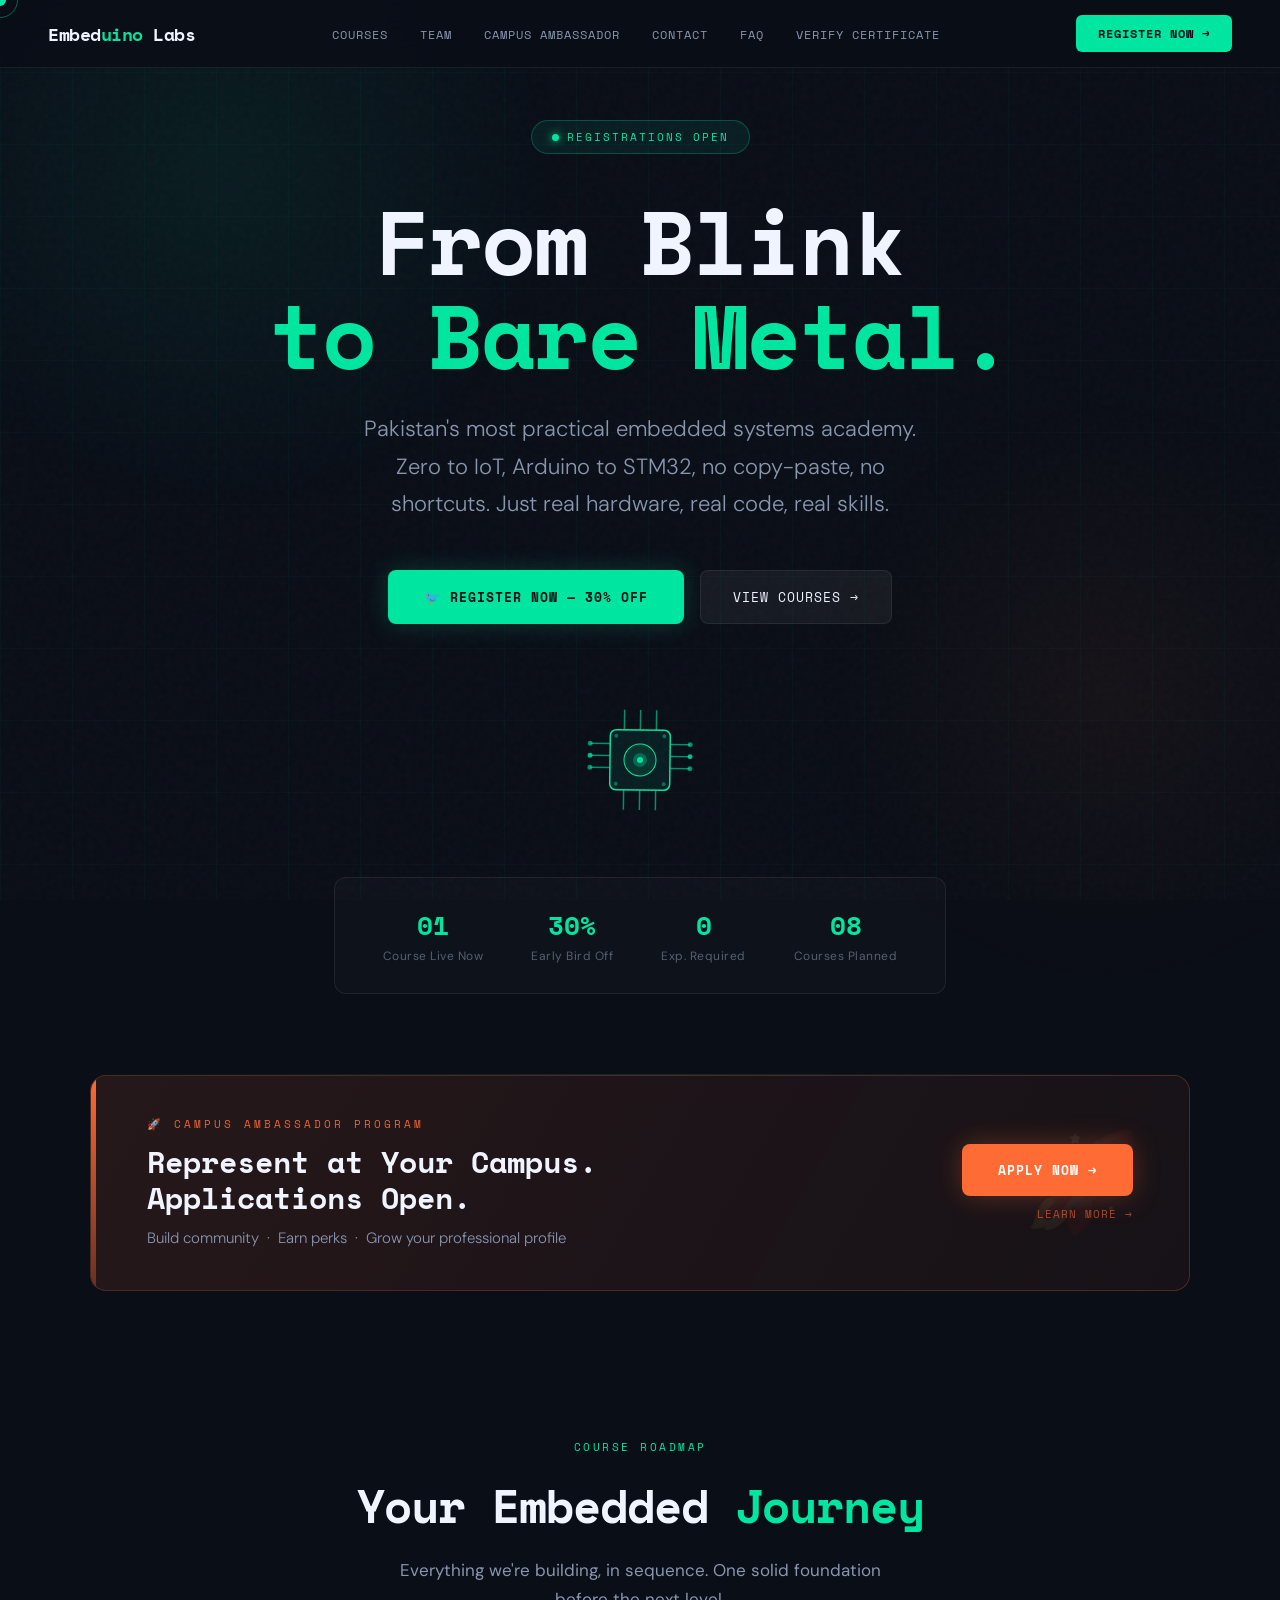
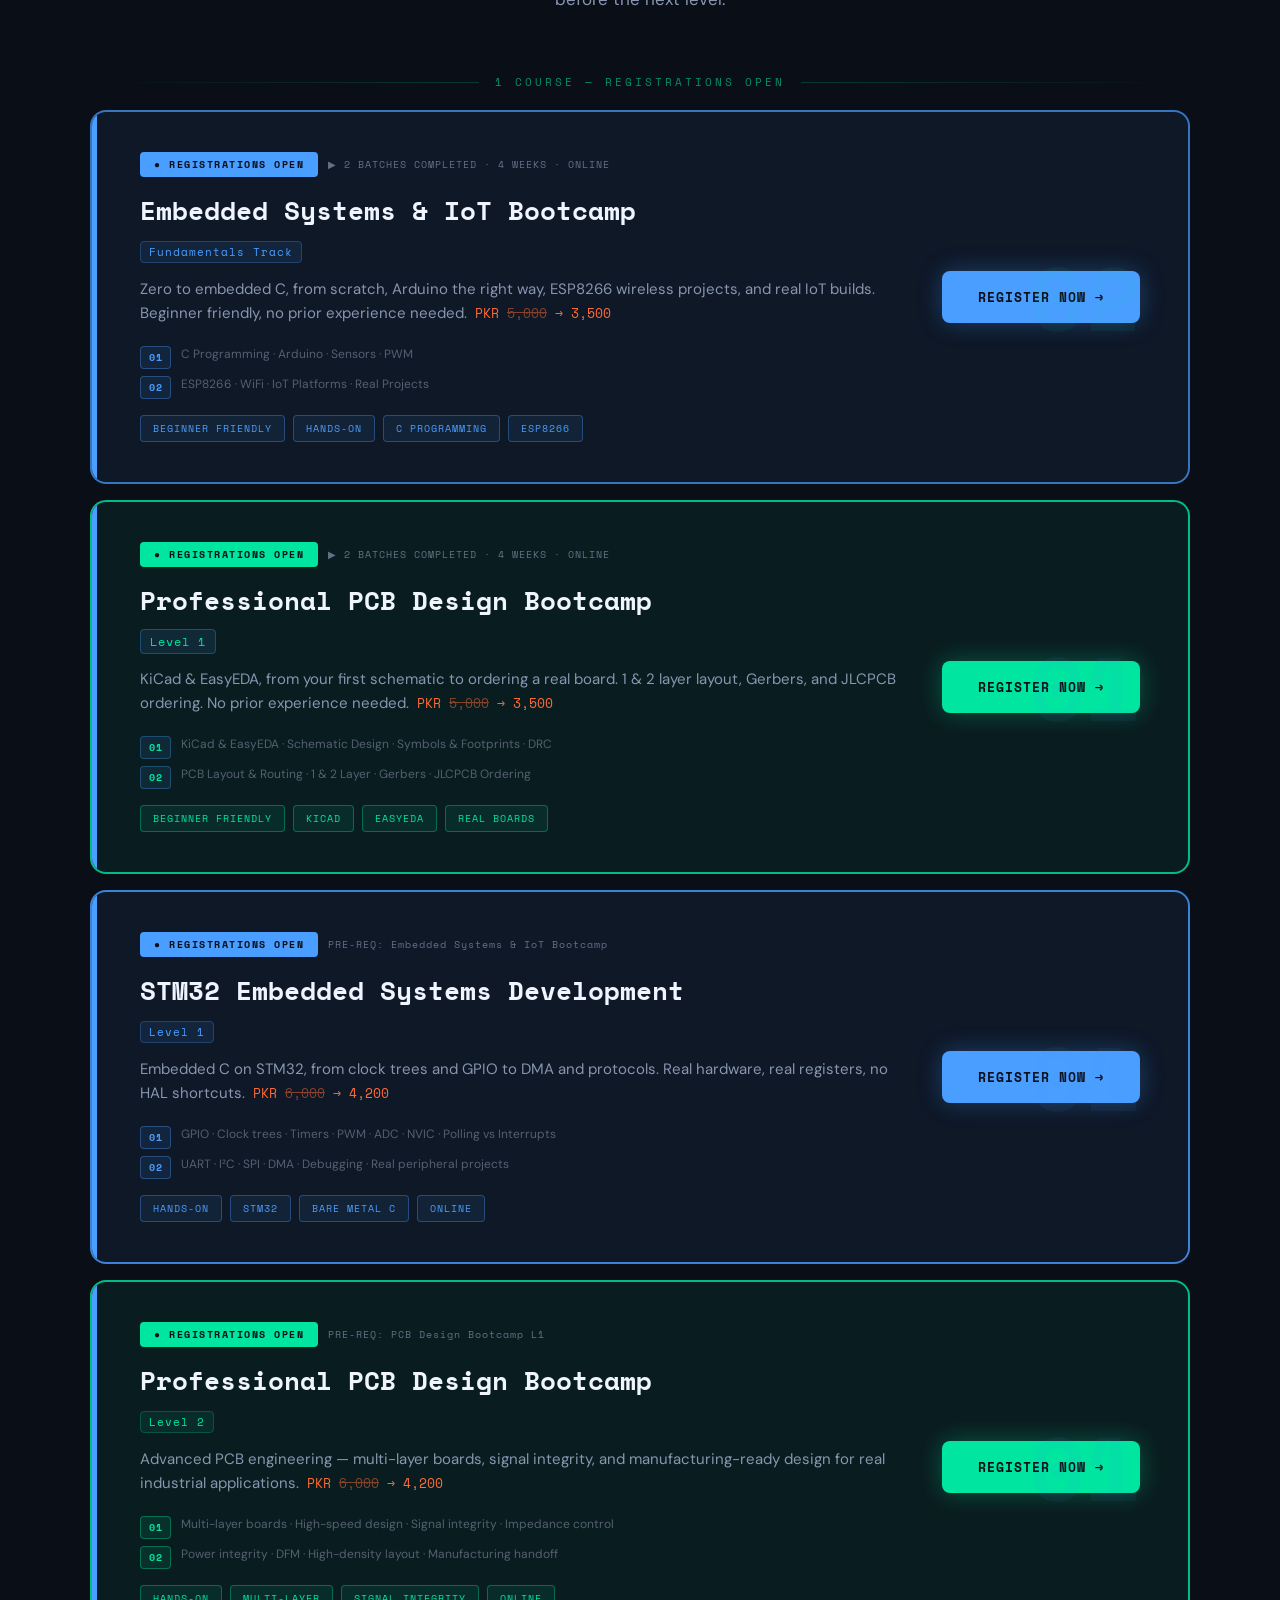
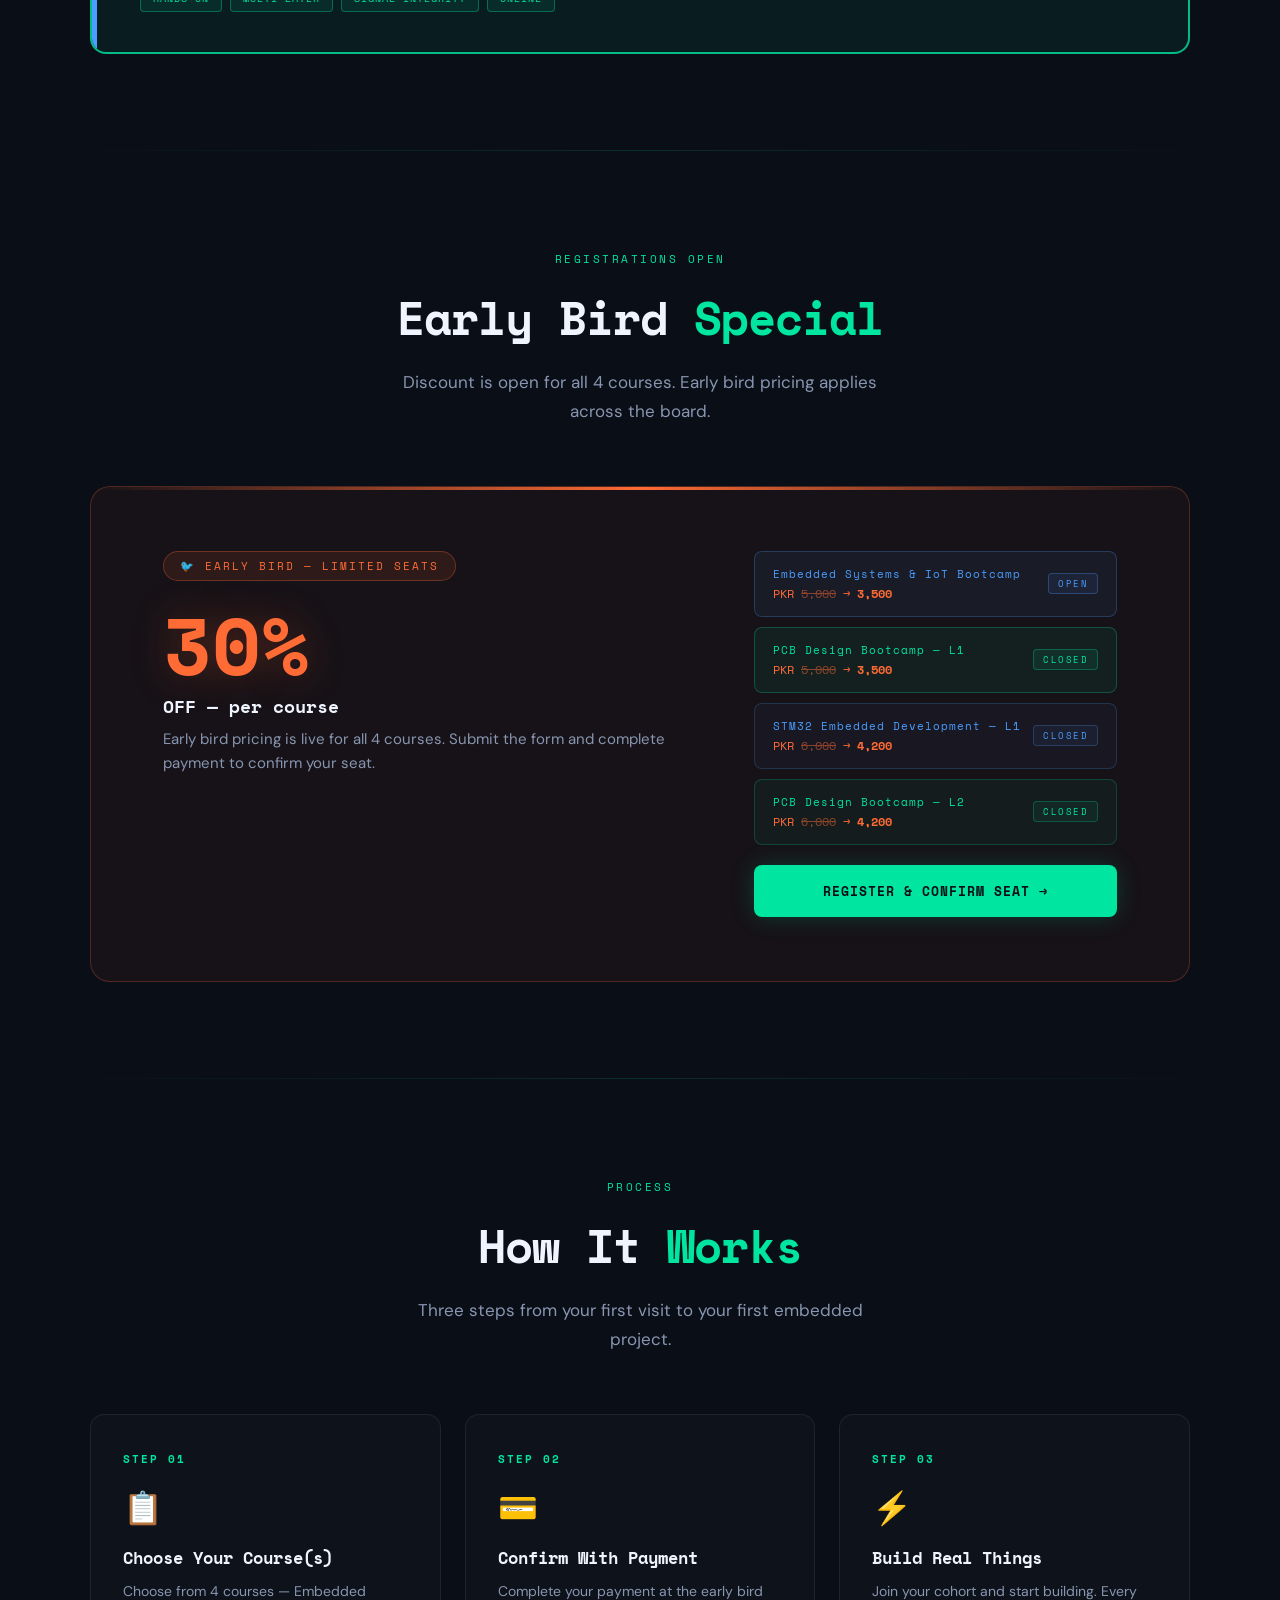
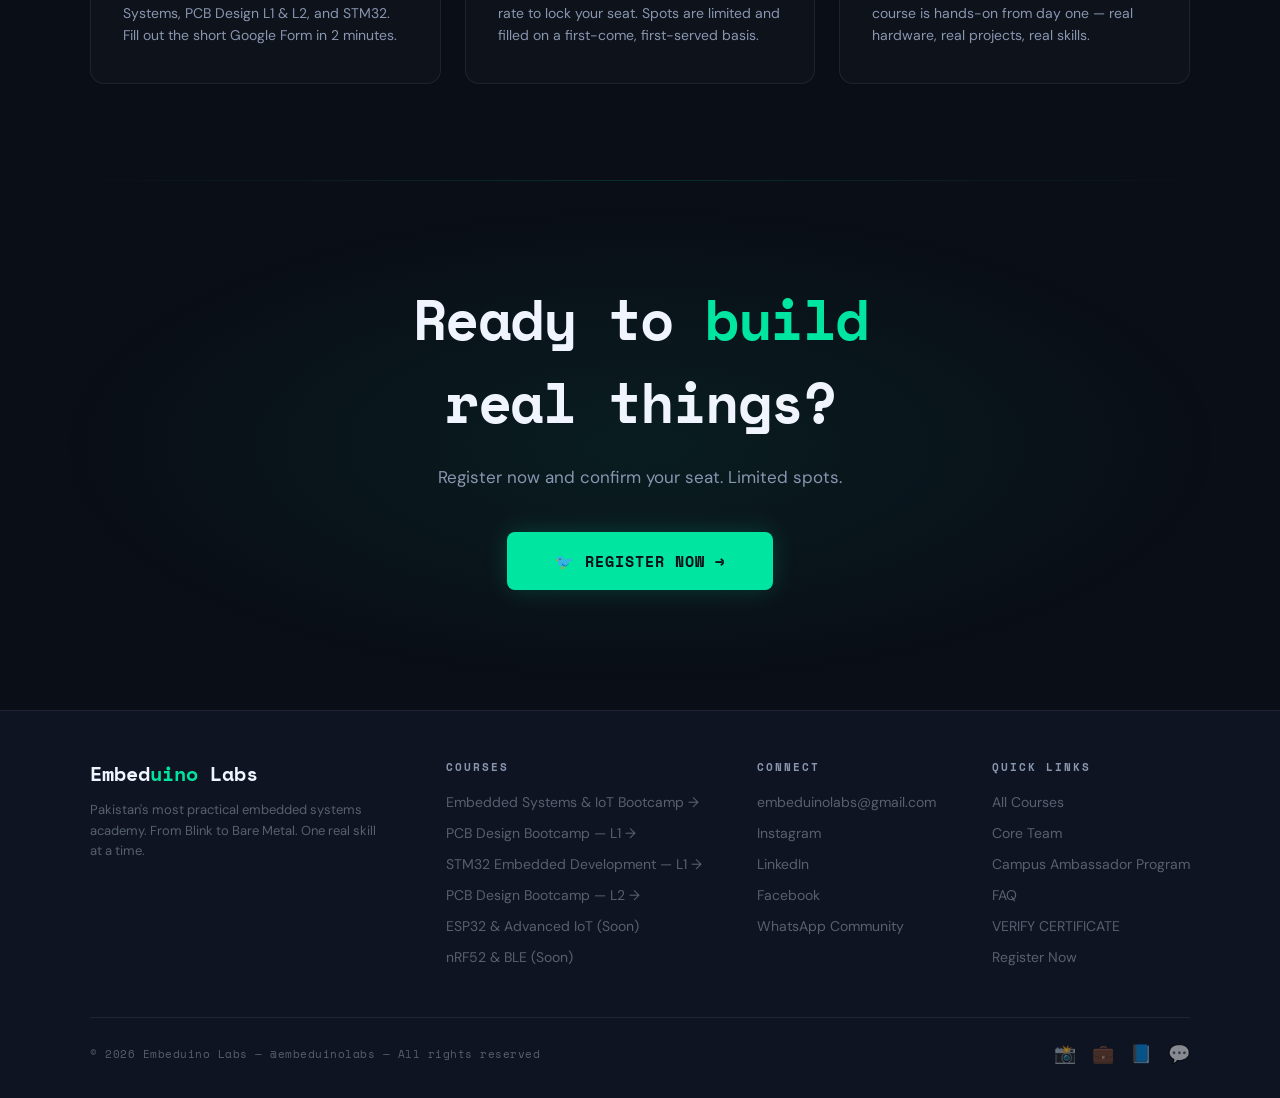
==== commit 66a91911: "Update index.html" ====
--- a/index.html
+++ b/index.html
@@ -1051,8 +1051,8 @@
 
   <div class="hero-stats">
     <div class="stat">
-      <span class="stat-val">04</span>
-      <span class="stat-label">Courses Live Now</span>
+      <span class="stat-val">01</span>
+      <span class="stat-label">Course Live Now</span>
     </div>
     <div class="stat">
       <span class="stat-val">30%</span>
@@ -1112,7 +1112,7 @@
     <!-- ── PHASE 1 LABEL ── -->
     <div class="reveal" style="display:flex;align-items:center;gap:16px;margin:0 0 4px;">
       <div style="flex:1;height:1px;background:linear-gradient(90deg,transparent,rgba(0,229,160,0.2));"></div>
-      <span style="font-family:var(--mono);font-size:11px;letter-spacing:3px;color:rgba(0,229,160,0.6);white-space:nowrap;">ALL 4 COURSES — REGISTRATIONS OPEN</span>
+      <span style="font-family:var(--mono);font-size:11px;letter-spacing:3px;color:rgba(0,229,160,0.6);white-space:nowrap;">1 COURSE — REGISTRATIONS OPEN</span>
       <div style="flex:1;height:1px;background:linear-gradient(90deg,rgba(0,229,160,0.2),transparent);"></div>
     </div>
 
@@ -1121,7 +1121,7 @@
       <div class="course-info">
         <div class="course-badge-row">
           <span class="badge-start" style="background:var(--blue);color:var(--bg);">● REGISTRATIONS OPEN</span>
-          <span class="badge-enrolling" style="font-family:var(--mono);font-size:10px;letter-spacing:1px;color:var(--muted);">▶ 2 BATCHES RUNNING · 4 WEEKS · ONLINE</span>
+          <span class="badge-enrolling" style="font-family:var(--mono);font-size:10px;letter-spacing:1px;color:var(--muted);">▶ 2 BATCHES COMPLETED · 4 WEEKS · ONLINE</span>
         </div>
         <h3>Embedded Systems &amp; IoT Bootcamp <br><span style="font-family:var(--mono);font-size:11px;font-weight:400;color:var(--blue);background:rgba(74,158,255,0.1);border:1px solid rgba(74,158,255,0.25);border-radius:4px;padding:2px 8px;vertical-align:middle;letter-spacing:1px;">Fundamentals Track</span></h3>
         <p class="course-desc">Zero to embedded C, from scratch, Arduino the right way, ESP8266 wireless projects, and real IoT builds. Beginner friendly, no prior experience needed.<span style="color:var(--orange);font-family:var(--mono);font-size:13px;">&nbsp;PKR&nbsp;<s style="opacity:0.5">5,000</s> → 3,500</span></p>
@@ -1152,7 +1152,7 @@
       <div class="course-info">
         <div class="course-badge-row">
           <span class="badge-start" style="background:var(--green);color:var(--bg);">● REGISTRATIONS OPEN</span>
-          <span class="badge-enrolling" style="font-family:var(--mono);font-size:10px;letter-spacing:1px;color:var(--muted);">▶ 2 BATCHES RUNNING · 4 WEEKS · ONLINE</span>
+          <span class="badge-enrolling" style="font-family:var(--mono);font-size:10px;letter-spacing:1px;color:var(--muted);">▶ 2 BATCHES COMPLETED · 4 WEEKS · ONLINE</span>
         </div>
         <h3>Professional PCB Design Bootcamp <br><span style="font-family:var(--mono);font-size:12px;font-weight:400;color:var(--green);background:rgba(74,158,255,0.1);border:1px solid rgba(74,158,255,0.3);border-radius:4px;padding:3px 9px;vertical-align:middle;letter-spacing:1px;">Level 1</span></h3>
         <p class="course-desc">KiCad &amp; EasyEDA, from your first schematic to ordering a real board. 1 &amp; 2 layer layout, Gerbers, and JLCPCB ordering. No prior experience needed.<span style="color:var(--orange);font-family:var(--mono);font-size:13px;">&nbsp;PKR&nbsp;<s style="opacity:0.5">5,000</s> → 3,500</span></p>
@@ -1274,21 +1274,21 @@
             <div style="font-family:var(--mono);font-size:11px;color:var(--green);letter-spacing:1px;margin-bottom:3px;">PCB Design Bootcamp — L1</div>
             <div style="font-family:var(--mono);font-size:12px;color:var(--orange);">PKR <s style="opacity:0.5;">5,000</s> → <strong>3,500</strong></div>
           </div>
-          <span style="font-family:var(--mono);font-size:9px;letter-spacing:1.5px;color:var(--green);border:1px solid rgba(0,229,160,0.3);border-radius:4px;padding:3px 9px;background:rgba(0,229,160,0.08);white-space:nowrap;">OPEN</span>
+          <span style="font-family:var(--mono);font-size:9px;letter-spacing:1.5px;color:var(--green);border:1px solid rgba(0,229,160,0.3);border-radius:4px;padding:3px 9px;background:rgba(0,229,160,0.08);white-space:nowrap;">CLOSED</span>
         </div>
         <div style="padding:14px 18px;background:rgba(74,158,255,0.05);border:1px solid rgba(74,158,255,0.2);border-radius:8px;display:flex;align-items:center;justify-content:space-between;gap:12px;flex-wrap:wrap;">
           <div>
             <div style="font-family:var(--mono);font-size:11px;color:var(--blue);letter-spacing:1px;margin-bottom:3px;">STM32 Embedded Development — L1</div>
             <div style="font-family:var(--mono);font-size:12px;color:var(--orange);">PKR <s style="opacity:0.5;">6,000</s> → <strong>4,200</strong></div>
           </div>
-          <span style="font-family:var(--mono);font-size:9px;letter-spacing:1.5px;color:var(--blue);border:1px solid rgba(74,158,255,0.25);border-radius:4px;padding:3px 9px;background:rgba(74,158,255,0.06);white-space:nowrap;">OPEN</span>
+          <span style="font-family:var(--mono);font-size:9px;letter-spacing:1.5px;color:var(--blue);border:1px solid rgba(74,158,255,0.25);border-radius:4px;padding:3px 9px;background:rgba(74,158,255,0.06);white-space:nowrap;">CLOSED</span>
         </div>
         <div style="padding:14px 18px;background:rgba(0,229,160,0.05);border:1px solid rgba(0,229,160,0.2);border-radius:8px;display:flex;align-items:center;justify-content:space-between;gap:12px;flex-wrap:wrap;">
           <div>
             <div style="font-family:var(--mono);font-size:11px;color:var(--green);letter-spacing:1px;margin-bottom:3px;">PCB Design Bootcamp — L2</div>
             <div style="font-family:var(--mono);font-size:12px;color:var(--orange);">PKR <s style="opacity:0.5;">6,000</s> → <strong>4,200</strong></div>
           </div>
-          <span style="font-family:var(--mono);font-size:9px;letter-spacing:1.5px;color:var(--green);border:1px solid rgba(0,229,160,0.25);border-radius:4px;padding:3px 9px;background:rgba(0,229,160,0.06);white-space:nowrap;">OPEN</span>
+          <span style="font-family:var(--mono);font-size:9px;letter-spacing:1.5px;color:var(--green);border:1px solid rgba(0,229,160,0.25);border-radius:4px;padding:3px 9px;background:rgba(0,229,160,0.06);white-space:nowrap;">CLOSED</span>
         </div>
       </div>
       <a href="https://docs.google.com/forms/d/1Flcm8zHhwcUQbWOsdlLaiDBojNH8hl6wbdkQwR3EUpU/" target="_blank" class="btn-primary" style="width:100%; justify-content:center;">
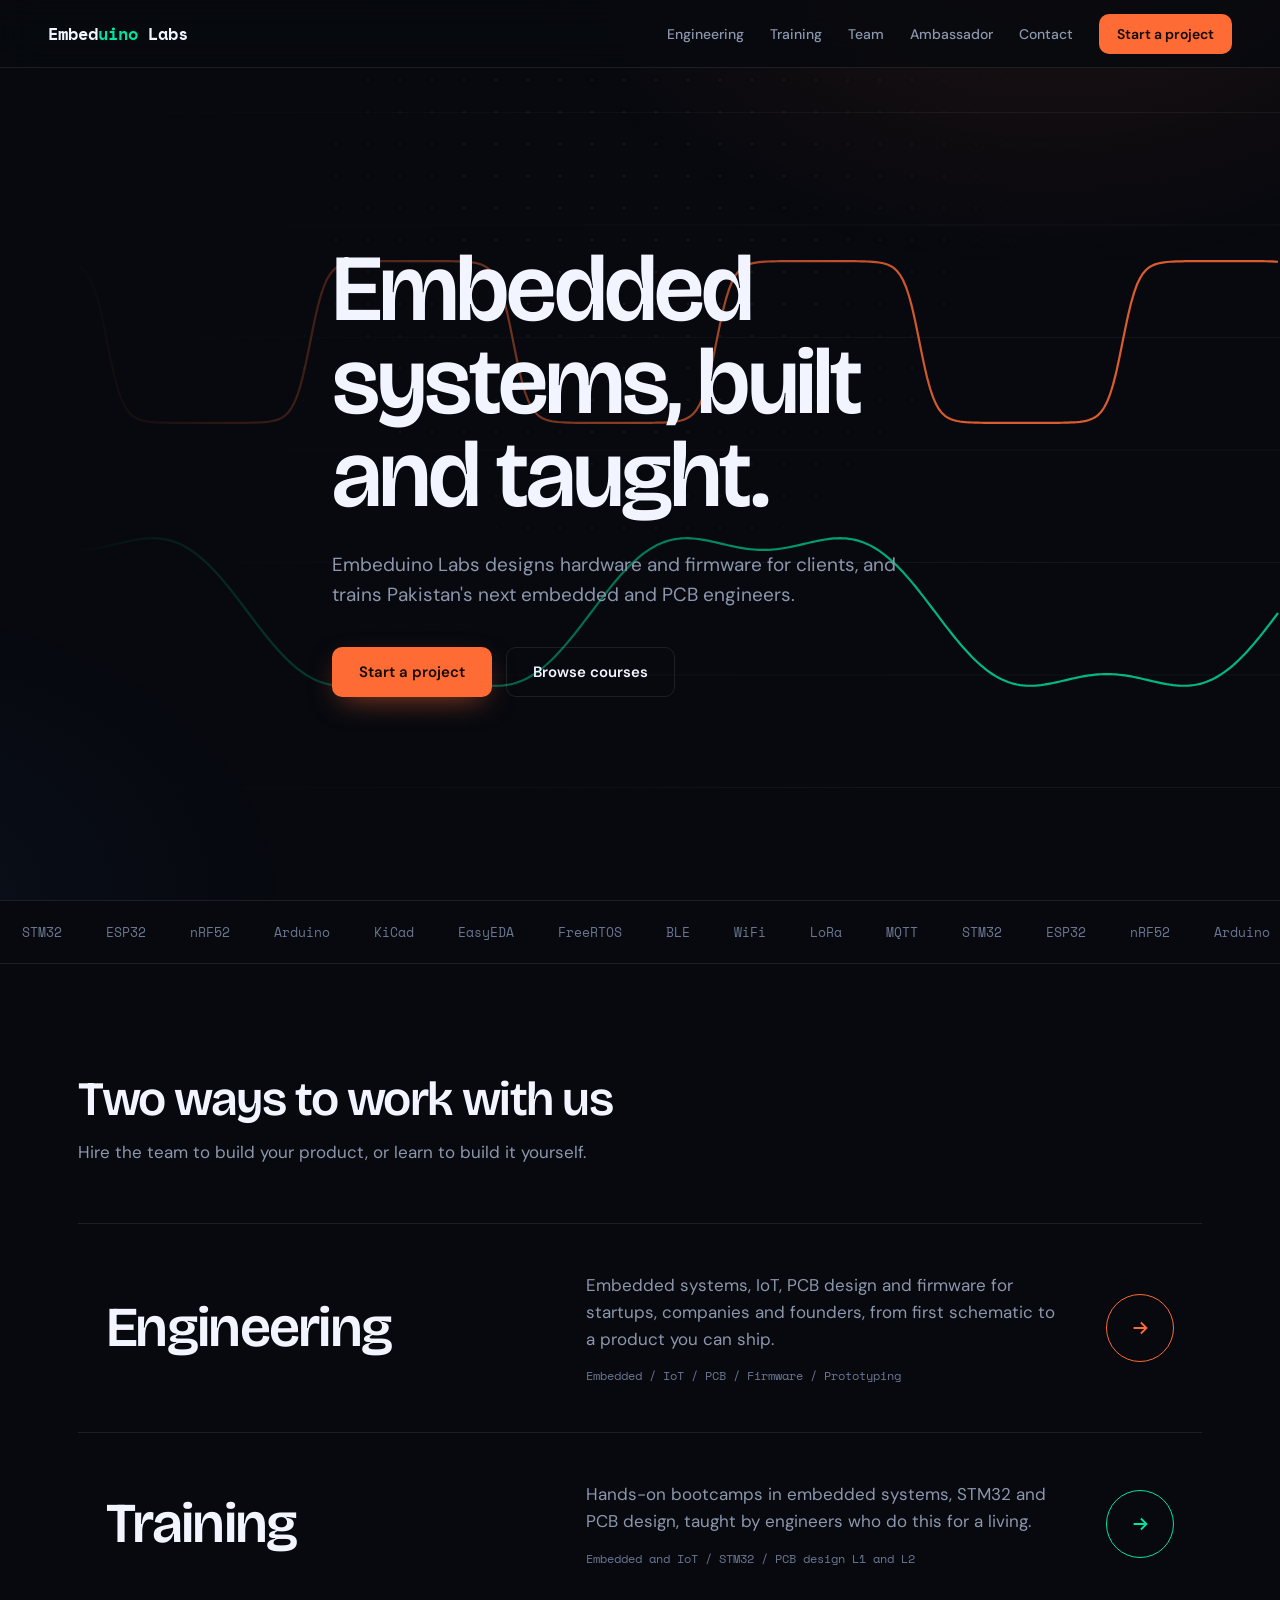
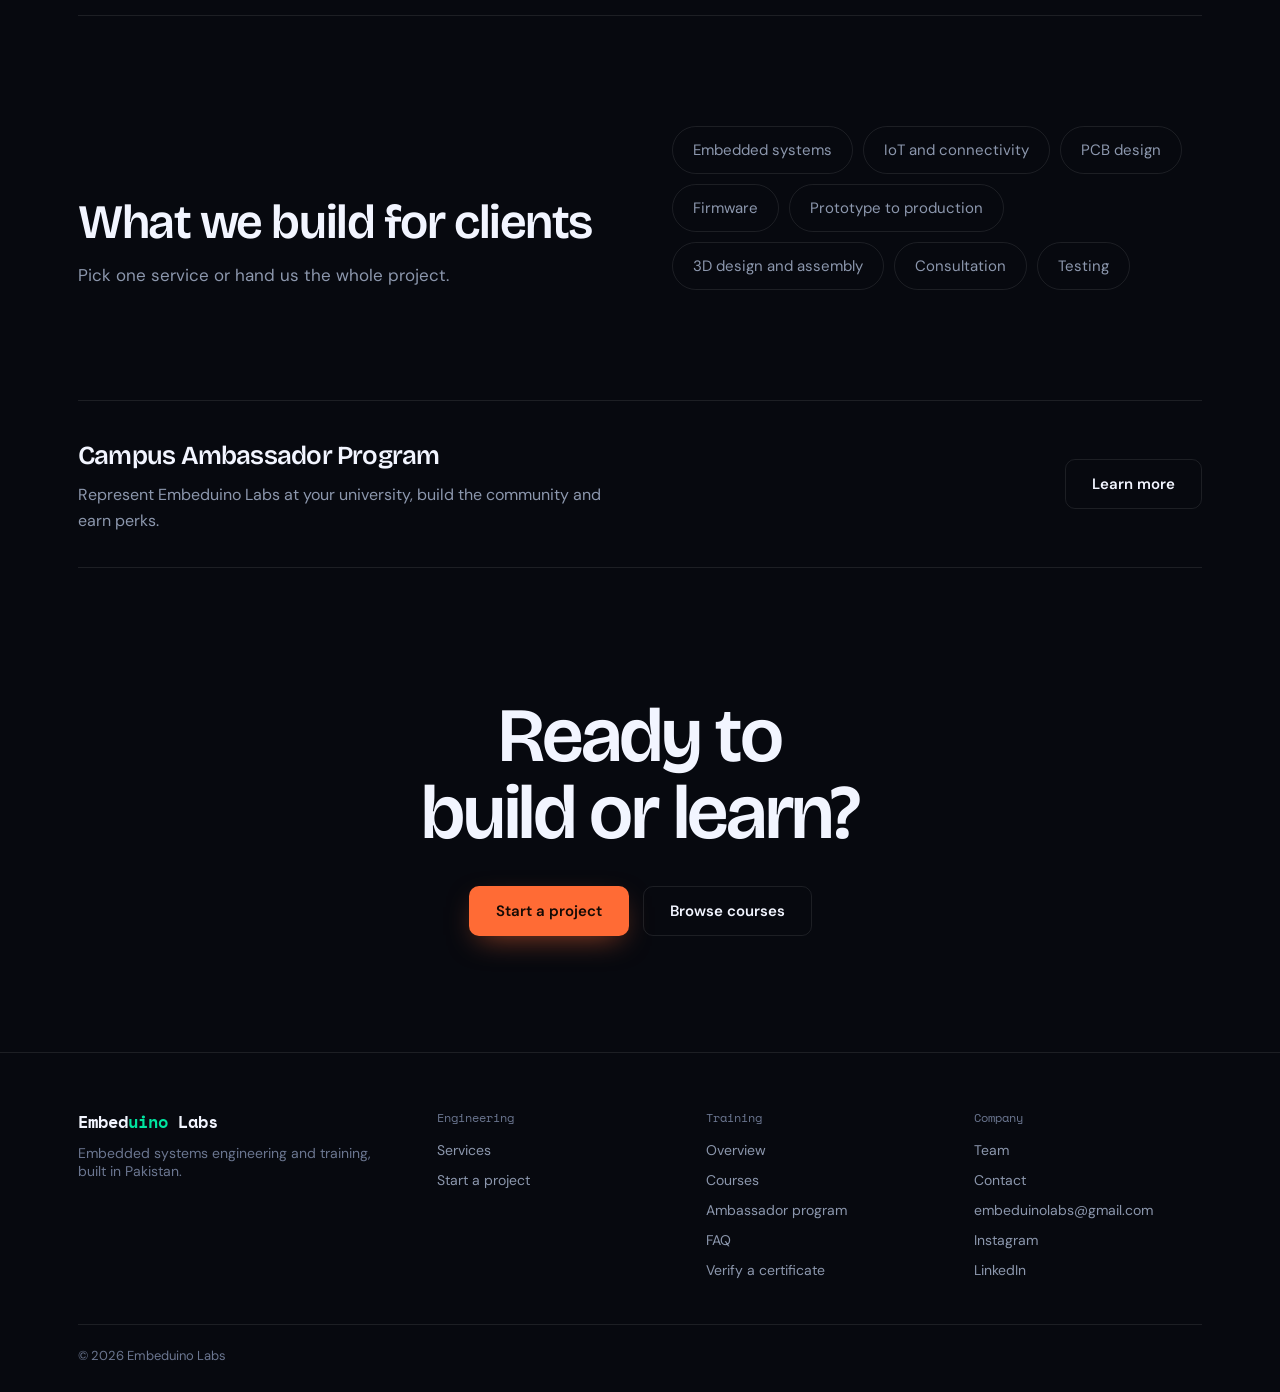
==== commit 69dcac39: "Add files via upload" ====
--- a/index.html
+++ b/index.html
@@ -1,1479 +1,90 @@
-﻿<!DOCTYPE html>
-<html lang="en">
-<head>
-<meta charset="UTF-8"/>
-<meta name="viewport" content="width=device-width, initial-scale=1.0"/>
-<title>Embeduino Labs</title>
-<meta name="description" content="Pakistan's most practical embedded systems academy. Arduino · STM32 · FreeRTOS · PCB Design. Start from zero. Build real things."/>
-<link rel="preconnect" href="https://fonts.googleapis.com"/>
-<link href="https://fonts.googleapis.com/css2?family=Space+Mono:ital,wght@0,400;0,700;1,400&family=DM+Sans:wght@300;400;500;600;700&display=swap" rel="stylesheet"/>
+<!DOCTYPE html><html lang="en"><head><meta charset="UTF-8"><meta name="viewport" content="width=device-width,initial-scale=1">
+<title>Embeduino Labs — Embedded engineering and training</title>
+<meta name="description" content="Embeduino Labs builds embedded systems for clients and trains the next generation of embedded and PCB engineers in Pakistan.">
+<link rel="preconnect" href="https://fonts.googleapis.com"><link href="https://fonts.googleapis.com/css2?family=Bricolage+Grotesque:opsz,wght@12..96,500;12..96,600&family=DM+Sans:wght@400;500;600&family=Space+Mono:wght@400;700&display=swap" rel="stylesheet">
+<link rel="stylesheet" href="eng.css">
 <style>
-:root {
-  --bg:       #0a0e17;
-  --bg2:      #0f1422;
-  --bg3:      #141929;
-  --green:    #00e5a0;
-  --green2:   #00c98a;
-  --orange:   #ff6b35;
-  --blue:     #4a9eff;
-  --purple:   #a78bfa;
-  --text:     #f0f4ff;
-  --muted:    #8896b0;
-  --dim:      #566070;
-  --border:   rgba(0,229,160,0.15);
-  --border2:  rgba(255,255,255,0.07);
-  --mono:     'Space Mono', monospace;
-  --sans:     'DM Sans', sans-serif;
-}
-
-*, *::before, *::after { margin:0; padding:0; box-sizing:border-box; }
-
-html { scroll-behavior: smooth; }
-
-body {
-  font-family: var(--sans);
-  background: var(--bg);
-  color: var(--text);
-  overflow-x: hidden;
-  cursor: none;
-}
-
-/* ─── CUSTOM CURSOR ─── */
-#cursor {
-  position: fixed;
-  width: 12px; height: 12px;
-  background: var(--green);
-  border-radius: 50%;
-  pointer-events: none;
-  z-index: 9999;
-  transform: translate(-50%,-50%);
-  transition: transform 0.08s, opacity 0.2s;
-  mix-blend-mode: screen;
-}
-#cursor-ring {
-  position: fixed;
-  width: 36px; height: 36px;
-  border: 1.5px solid rgba(0,229,160,0.4);
-  border-radius: 50%;
-  pointer-events: none;
-  z-index: 9998;
-  transform: translate(-50%,-50%);
-  transition: transform 0.18s ease, width 0.2s, height 0.2s, opacity 0.2s;
-}
-
-/* ─── NOISE TEXTURE OVERLAY ─── */
-body::before {
-  content:'';
-  position:fixed; inset:0;
-  background-image: url("data:image/svg+xml,%3Csvg viewBox='0 0 200 200' xmlns='http://www.w3.org/2000/svg'%3E%3Cfilter id='n'%3E%3CfeTurbulence type='fractalNoise' baseFrequency='0.75' numOctaves='4' stitchTiles='stitch'/%3E%3C/filter%3E%3Crect width='100%25' height='100%25' filter='url(%23n)' opacity='1'/%3E%3C/svg%3E");
-  opacity: 0.025;
-  pointer-events: none;
-  z-index: 0;
-}
-
-/* ─── GRID BG ─── */
-.grid-bg {
-  position: fixed; inset:0;
-  background-image:
-    linear-gradient(rgba(0,229,160,0.03) 1px, transparent 1px),
-    linear-gradient(90deg, rgba(0,229,160,0.03) 1px, transparent 1px);
-  background-size: 72px 72px;
-  pointer-events: none;
-  z-index: 0;
-}
-
-/* ─── RADIAL GLOWS ─── */
-.glow-1 {
-  position:fixed; top:-20%; left:-10%;
-  width:700px; height:700px;
-  background: radial-gradient(circle, rgba(0,229,160,0.07) 0%, transparent 70%);
-  pointer-events:none; z-index:0;
-}
-.glow-2 {
-  position:fixed; bottom:-10%; right:-10%;
-  width:600px; height:600px;
-  background: radial-gradient(circle, rgba(255,107,53,0.05) 0%, transparent 70%);
-  pointer-events:none; z-index:0;
-}
-
-/* ─── NAV ─── */
-nav {
-  position: fixed; top:0; left:0; right:0;
-  z-index: 100;
-  display: flex; align-items:center; justify-content:space-between;
-  padding: 0 48px;
-  height: 68px;
-  background: rgba(10,14,23,0.85);
-  backdrop-filter: blur(16px);
-  border-bottom: 1px solid var(--border2);
-}
-.nav-logo {
-  font-family: var(--mono);
-  font-weight: 700;
-  font-size: 18px;
-  color: var(--text);
-  text-decoration: none;
-  letter-spacing: -0.5px;
-}
-.nav-logo span { color: var(--green); }
-.nav-links {
-  display: flex; gap: 32px; list-style: none;
-}
-.nav-links a {
-  font-family: var(--mono);
-  font-size: 12px;
-  color: var(--muted);
-  text-decoration: none;
-  letter-spacing: 1px;
-  transition: color 0.2s;
-}
-.nav-links a:hover { color: var(--green); }
-.nav-cta {
-  display: inline-flex; align-items: center; gap: 8px;
-  font-family: var(--mono);
-  font-size: 12px;
-  font-weight: 700;
-  color: var(--bg);
-  background: var(--green);
-  padding: 10px 22px;
-  border-radius: 6px;
-  text-decoration: none;
-  letter-spacing: 1px;
-  transition: background 0.2s, transform 0.15s;
-}
-.nav-cta:hover { background: var(--green2); transform: translateY(-1px); }
-
-/* ─── SECTION WRAPPER ─── */
-section { position: relative; z-index: 1; }
-
-/* ─── HERO ─── */
-.hero {
-  min-height: 100vh;
-  display: flex; flex-direction: column;
-  align-items: center; justify-content: center;
-  text-align: center;
-  padding: 120px 24px 80px;
-}
-
-.hero-badge {
-  display: inline-flex; align-items: center; gap: 8px;
-  font-family: var(--mono);
-  font-size: 11px;
-  color: var(--green);
-  letter-spacing: 2px;
-  background: rgba(0,229,160,0.08);
-  border: 1px solid rgba(0,229,160,0.25);
-  padding: 8px 20px;
-  border-radius: 20px;
-  margin-bottom: 40px;
-  opacity: 0;
-  animation: fadeUp 0.6s 0.2s forwards;
-}
-.hero-badge::before {
-  content:'';
-  width:7px; height:7px;
-  border-radius:50%;
-  background: var(--green);
-  box-shadow: 0 0 8px var(--green);
-  animation: pulse 2s infinite;
-}
-@keyframes pulse {
-  0%,100% { opacity:1; transform:scale(1); }
-  50% { opacity:0.5; transform:scale(0.8); }
-}
-
-.hero h1 {
-  font-family: var(--mono);
-  font-weight: 700;
-  font-size: clamp(42px, 7vw, 90px);
-  line-height: 1.05;
-  letter-spacing: -2px;
-  margin-bottom: 28px;
-  opacity: 0;
-  animation: fadeUp 0.7s 0.4s forwards;
-}
-.hero h1 .accent { color: var(--green); }
-.hero h1 .line2 { display: block; }
-
-.hero-sub {
-  font-family: var(--sans);
-  font-weight: 300;
-  font-size: clamp(16px, 2vw, 22px);
-  color: var(--muted);
-  max-width: 560px;
-  line-height: 1.7;
-  margin-bottom: 48px;
-  opacity: 0;
-  animation: fadeUp 0.7s 0.6s forwards;
-}
-
-.hero-actions {
-  display: flex; gap: 16px; flex-wrap: wrap; justify-content: center;
-  margin-bottom: 72px;
-  opacity: 0;
-  animation: fadeUp 0.7s 0.8s forwards;
-}
-.btn-primary {
-  display: inline-flex; align-items: center; gap: 10px;
-  font-family: var(--mono);
-  font-size: 13px; font-weight: 700;
-  color: var(--bg);
-  background: var(--green);
-  padding: 16px 36px;
-  border-radius: 8px;
-  text-decoration: none;
-  letter-spacing: 1px;
-  transition: background 0.2s, transform 0.15s, box-shadow 0.2s;
-  box-shadow: 0 0 24px rgba(0,229,160,0.2);
-}
-.btn-primary:hover {
-  background: var(--green2);
-  transform: translateY(-2px);
-  box-shadow: 0 0 40px rgba(0,229,160,0.35);
-}
-.btn-secondary {
-  display: inline-flex; align-items: center; gap: 10px;
-  font-family: var(--mono);
-  font-size: 13px;
-  color: var(--text);
-  background: rgba(255,255,255,0.05);
-  border: 1px solid var(--border2);
-  padding: 16px 32px;
-  border-radius: 8px;
-  text-decoration: none;
-  letter-spacing: 1px;
-  transition: background 0.2s, border-color 0.2s, transform 0.15s;
-}
-.btn-secondary:hover {
-  background: rgba(255,255,255,0.09);
-  border-color: rgba(0,229,160,0.3);
-  transform: translateY(-2px);
-}
-
-/* chip icon in hero */
-.hero-chip {
-  opacity: 0;
-  animation: fadeUp 0.7s 1s forwards;
-}
-.hero-chip svg { width: 120px; height: 120px; }
-
-/* stats bar */
-.hero-stats {
-  display: flex; gap: 48px; flex-wrap: wrap; justify-content: center;
-  padding: 28px 48px;
-  background: rgba(255,255,255,0.02);
-  border: 1px solid var(--border2);
-  border-radius: 12px;
-  opacity: 0;
-  animation: fadeUp 0.7s 1.1s forwards;
-}
-.stat { text-align: center; }
-.stat-val {
-  font-family: var(--mono);
-  font-weight: 700;
-  font-size: 26px;
-  color: var(--green);
-  display: block;
-}
-.stat-label {
-  font-size: 12px;
-  color: var(--dim);
-  margin-top: 4px;
-  letter-spacing: 0.5px;
-}
-
-/* ─── DIVIDER ─── */
-.section-divider {
-  height: 1px;
-  background: linear-gradient(90deg, transparent, rgba(0,229,160,0.15), transparent);
-  margin: 0 48px;
-}
-
-/* ─── SECTION HEADER ─── */
-.section-header {
-  text-align: center;
-  padding: 96px 24px 60px;
-}
-.section-tag {
-  display: inline-block;
-  font-family: var(--mono);
-  font-size: 11px;
-  letter-spacing: 2.5px;
-  color: var(--green);
-  margin-bottom: 16px;
-}
-.section-header h2 {
-  font-family: var(--mono);
-  font-weight: 700;
-  font-size: clamp(28px, 4vw, 46px);
-  letter-spacing: -1px;
-  margin-bottom: 16px;
-}
-.section-header h2 .accent { color: var(--green); }
-.section-header p {
-  font-size: 17px;
-  color: var(--muted);
-  max-width: 500px;
-  margin: 0 auto;
-  line-height: 1.7;
-}
-
-/* ─── COURSE SECTION ─── */
-.courses {
-  padding: 0 24px 96px;
-}
-.courses-grid {
-  max-width: 1100px;
-  margin: 0 auto;
-  display: flex;
-  flex-direction: column;
-  gap: 16px;
-}
-
-/* Featured course */
-.course-featured {
-  background: rgba(0,229,160,0.07);
-  border: 2px solid var(--green);
-  border-radius: 16px;
-  padding: 40px 48px;
-  display: flex;
-  align-items: center;
-  justify-content: space-between;
-  gap: 32px;
-  position: relative;
-  overflow: hidden;
-  transition: box-shadow 0.3s, transform 0.25s, border-color 0.25s;
-  text-decoration: none;
-}
-.course-featured:hover {
-  box-shadow: 0 8px 48px rgba(0,229,160,0.18);
-  transform: translateY(-5px);
-}
-.course-featured::before {
-  content:'';
-  position:absolute; left:0; top:0; bottom:0;
-  width: 5px;
-  background: var(--blue);
-  border-radius: 3px 0 0 3px;
-}
-.course-featured::after {
-  content: '01';
-  position: absolute;
-  right: 48px; top: 50%;
-  transform: translateY(-50%);
-  font-family: var(--mono);
-  font-weight: 700;
-  font-size: 90px;
-  color: rgba(74,158,255,0.06);
-  line-height: 1;
-  pointer-events: none;
-}
-.course-info { flex: 1; }
-.course-badge-row {
-  display: flex; align-items: center; gap: 10px;
-  margin-bottom: 14px;
-}
-.badge-start {
-  font-family: var(--mono);
-  font-size: 10px;
-  font-weight: 700;
-  letter-spacing: 1.5px;
-  background: var(--green);
-  color: var(--bg);
-  padding: 5px 14px;
-  border-radius: 4px;
-}
-.badge-enrolling {
-  font-family: var(--mono);
-  font-size: 10px;
-  color: var(--green);
-  letter-spacing: 1px;
-  opacity: 0.7;
-}
-.course-featured h3 {
-  font-family: var(--mono);
-  font-weight: 700;
-  font-size: 26px;
-  margin-bottom: 10px;
-}
-.course-featured .course-desc {
-  font-size: 15px;
-  color: var(--muted);
-  margin-bottom: 20px;
-  line-height: 1.6;
-}
-.course-tags {
-  display: flex; gap: 8px; flex-wrap: wrap;
-}
-.tag {
-  font-family: var(--mono);
-  font-size: 10px;
-  letter-spacing: 1px;
-  padding: 5px 12px;
-  border-radius: 4px;
-  border: 1px solid rgba(0,229,160,0.35);
-  color: var(--green);
-  background: rgba(0,229,160,0.08);
-}
-.course-cta-col { flex-shrink: 0; }
-
-/* Regular courses */
-.course-row {
-  display: grid;
-  grid-template-columns: 1fr 1fr;
-  gap: 16px;
-}
-.course-card {
-  background: rgba(255,255,255,0.02);
-  border: 1px solid var(--border2);
-  border-radius: 12px;
-  padding: 28px 32px;
-  position: relative;
-  overflow: hidden;
-  border-style: dashed;
-  transition: border-color 0.2s, background 0.2s;
-}
-.course-card:hover {
-  background: rgba(255,255,255,0.04);
-  border-color: rgba(0,229,160,0.2);
-}
-.course-card::before {
-  content: attr(data-num);
-  position: absolute;
-  right: 28px; top: 50%;
-  transform: translateY(-50%);
-  font-family: var(--mono);
-  font-weight: 700;
-  font-size: 60px;
-  color: rgba(255,255,255,0.03);
-  pointer-events: none;
-}
-.course-card-accent {
-  position: absolute;
-  left: 0; top: 0; bottom: 0;
-  width: 4px;
-  border-radius: 4px 0 0 4px;
-}
-.course-card h3 {
-  font-family: var(--mono);
-  font-weight: 700;
-  font-size: 16px;
-  margin-bottom: 8px;
-  color: var(--muted);
-}
-.course-card p {
-  font-size: 13px;
-  color: var(--dim);
-  line-height: 1.5;
-  margin-bottom: 20px;
-}
-.badge-soon {
-  font-family: var(--mono);
-  font-size: 9px;
-  letter-spacing: 1.5px;
-  padding: 4px 12px;
-  border-radius: 4px;
-  border: 1px dashed rgba(255,255,255,0.12);
-  color: var(--dim);
-}
-
-/* ─── EARLY BIRD SECTION ─── */
-.early-bird {
-  padding: 0 24px 96px;
-}
-.eb-card {
-  max-width: 1100px;
-  margin: 0 auto;
-  background: rgba(255,107,53,0.05);
-  border: 1px solid rgba(255,107,53,0.25);
-  border-radius: 20px;
-  padding: 64px 72px;
-  display: flex;
-  align-items: center;
-  gap: 64px;
-  position: relative;
-  overflow: hidden;
-}
-.eb-card::before {
-  content:'';
-  position:absolute; top:0; left:0; right:0;
-  height: 3px;
-  background: linear-gradient(90deg, transparent, var(--orange), transparent);
-}
-.eb-left { flex: 1; }
-.eb-badge {
-  display: inline-flex; align-items: center; gap: 8px;
-  font-family: var(--mono);
-  font-size: 11px;
-  letter-spacing: 2px;
-  color: var(--orange);
-  background: rgba(255,107,53,0.1);
-  border: 1px solid rgba(255,107,53,0.3);
-  padding: 6px 16px;
-  border-radius: 20px;
-  margin-bottom: 24px;
-}
-.eb-discount {
-  font-family: var(--mono);
-  font-weight: 700;
-  font-size: 80px;
-  color: var(--orange);
-  line-height: 1;
-  text-shadow: 0 0 40px rgba(255,107,53,0.3);
-  margin-bottom: 8px;
-}
-.eb-left h3 {
-  font-family: var(--mono);
-  font-size: 18px;
-  color: var(--text);
-  margin-bottom: 8px;
-}
-.eb-left p {
-  font-size: 15px;
-  color: var(--muted);
-  line-height: 1.6;
-}
-.eb-right { flex-shrink: 0; min-width: 280px; }
-.eb-list {
-  list-style: none;
-  margin-bottom: 32px;
-}
-.eb-list li {
-  font-size: 15px;
-  color: var(--muted);
-  padding: 10px 0;
-  border-bottom: 1px solid var(--border2);
-  display: flex; align-items: center; gap: 10px;
-}
-.eb-list li::before {
-  content: '✓';
-  color: var(--green);
-  font-family: var(--mono);
-  font-weight: 700;
-  font-size: 13px;
-}
-.eb-list li:last-child { border-bottom: none; }
-
-/* ─── HOW IT WORKS ─── */
-.how {
-  padding: 0 24px 96px;
-}
-.how-grid {
-  max-width: 1100px;
-  margin: 0 auto;
-  display: grid;
-  grid-template-columns: repeat(3, 1fr);
-  gap: 24px;
-}
-.how-step {
-  background: rgba(255,255,255,0.02);
-  border: 1px solid var(--border2);
-  border-radius: 14px;
-  padding: 36px 32px;
-  position: relative;
-  transition: border-color 0.2s, transform 0.2s;
-}
-.how-step:hover {
-  border-color: var(--border);
-  transform: translateY(-4px);
-}
-.step-num {
-  font-family: var(--mono);
-  font-weight: 700;
-  font-size: 11px;
-  letter-spacing: 2px;
-  color: var(--green);
-  margin-bottom: 20px;
-  display: block;
-}
-.step-icon {
-  font-size: 32px;
-  margin-bottom: 16px;
-  display: block;
-}
-.how-step h3 {
-  font-family: var(--mono);
-  font-weight: 700;
-  font-size: 17px;
-  margin-bottom: 10px;
-}
-.how-step p {
-  font-size: 14px;
-  color: var(--muted);
-  line-height: 1.6;
-}
+.h{position:relative;min-height:100vh;display:flex;align-items:center;padding:110px 0 70px;overflow:hidden}
+#scope{position:absolute;inset:0;width:100%;height:100%;-webkit-mask-image:linear-gradient(90deg,transparent 5%,#000 75%);mask-image:linear-gradient(90deg,transparent 5%,#000 75%)}
+.h .wrap{position:relative}
+.h h1{font-size:clamp(46px,7.4vw,104px);line-height:.98;max-width:11ch;margin-bottom:28px}
+.h .lede{max-width:44ch}
+.live{position:absolute;right:28px;bottom:-50px;font:400 12px var(--mono);color:var(--di);display:flex;gap:18px}
+.live i{font-style:normal}.live i::before{content:'';display:inline-block;width:14px;height:2px;margin-right:8px;vertical-align:middle}
+.live .o::before{background:var(--cu)}.live .g::before{background:var(--sg)}
+.path{display:grid;grid-template-columns:1.1fr 1.2fr auto;gap:40px;align-items:center;padding:48px 28px;border-top:1px solid var(--line);position:relative;overflow:hidden;--c:var(--cu)}
+.path:last-of-type{border-bottom:1px solid var(--line)}
+.path.t{--c:var(--sg)}
+.path::before{content:'';position:absolute;inset:0;background:linear-gradient(90deg,color-mix(in srgb,var(--c) 14%,transparent),transparent 80%);transform:translateX(-101%);transition:transform .6s cubic-bezier(.2,.8,.2,1)}
+.path:hover::before{transform:none}
+.path>*{position:relative}
+.path h3{font-size:clamp(32px,4.4vw,60px);line-height:1}
+.path p{color:var(--mu);font-size:17px;max-width:46ch}
+.path small{display:block;margin-top:14px;font:400 12px var(--mono);color:var(--di)}
+.go{width:68px;height:68px;border-radius:50%;border:1px solid var(--c);display:grid;place-items:center;color:var(--c);transition:background .3s,color .3s,transform .3s}
+.go svg{width:22px;height:22px;transition:transform .3s}
+.path:hover .go{background:var(--c);color:#06100c}.path:hover .go svg{transform:rotate(-45deg)}
+.nums{display:grid;grid-template-columns:repeat(4,1fr);border-block:1px solid var(--line)}
+.nums div{padding:44px 24px 40px 0}.nums div+div{padding-left:28px;border-left:1px solid var(--line)}
+.nums b{display:block;font:600 clamp(40px,5vw,64px) var(--head);letter-spacing:-.04em;line-height:1}
+.nums span{display:block;margin-top:10px;color:var(--mu);font-size:14px;max-width:22ch}
+.crs{display:grid;grid-template-columns:2.2fr 1fr 1fr auto;gap:24px;align-items:center;padding:24px 20px;border-bottom:1px solid var(--line);transition:background .25s,padding .25s}
+.crs:first-child{border-top:1px solid var(--line)}
+.crs:hover{background:rgba(0,229,160,.06);padding-left:34px}
+.crs h3{font-size:21px}.crs em{font:400 13px var(--mono);color:var(--di);font-style:normal}
+.crs .f{font:400 14px var(--mono);color:var(--mu)}.crs .f s{opacity:.5;margin-right:8px}
+.crs .s{font-size:13px;color:var(--sg);display:flex;align-items:center;gap:8px}
+.crs .s::before{content:'';width:7px;height:7px;border-radius:50%;background:var(--sg);animation:blink 2s infinite}
+@keyframes blink{50%{opacity:.25}}
+.chips{display:flex;flex-wrap:wrap;gap:10px}
+.chips a{padding:11px 20px;border:1px solid var(--line);border-radius:999px;font-size:15px;color:var(--mu);transition:all .25s}
+.chips a:hover{border-color:var(--cu);color:var(--tx);background:rgba(255,107,53,.08);transform:translateY(-3px)}
+.two{display:grid;grid-template-columns:1fr 1fr;gap:64px;align-items:end}
+.amb{display:flex;justify-content:space-between;align-items:center;gap:24px;flex-wrap:wrap;padding:34px 0;border-block:1px solid var(--line)}
+.amb h3{font-size:26px}.amb p{color:var(--mu);margin-top:6px;max-width:48ch}
+.fin{text-align:center;padding:130px 0 20px}
+.fin h2{font-size:clamp(38px,6vw,84px);line-height:1;max-width:14ch;margin:0 auto 34px}
+.fin .acts{justify-content:center}
+.sc{opacity:0;transform:translateY(26px);transition:opacity .8s,transform .8s}.sc.in{opacity:1;transform:none}
+@media(max-width:900px){.path,.two{grid-template-columns:1fr;gap:18px}.path{padding:36px 4px}.go{width:54px;height:54px}.nums{grid-template-columns:1fr 1fr}.nums div:nth-child(3){padding-left:0;border-left:0}.nums div{border-top:1px solid var(--line)}.nums div:nth-child(-n+2){border-top:0}.crs{grid-template-columns:1fr auto;gap:6px 16px}.crs em,.crs .s{grid-column:1}.live{display:none}}
+@media(prefers-reduced-motion:reduce){.sc{opacity:1;transform:none}}
+</style><meta name="theme-color" content="#07090f"><link rel="stylesheet" href="base.css"></head><body>
+<a class="skip" href="#main">Skip to content</a><header class="nav"><a class="logo" translate="no" href="index.html">Embed<b>uino</b> Labs</a><div class="nav-r" role="navigation" aria-label="Primary"><a href="engineering.html">Engineering</a><a href="training.html">Training</a><a href="team.html">Team</a><a href="ambassador.html">Ambassador</a><a href="contact.html">Contact</a><a class="nbtn" href="engineering-contact.html">Start a project</a></div><button class="burger" type="button" aria-label="Open menu" aria-expanded="false" aria-controls="mmenu"><i></i><i></i></button></header><div class="mmenu" id="mmenu"><a href="engineering.html">Engineering</a><a href="training.html">Training</a><a href="team.html">Team</a><a href="ambassador.html">Ambassador</a><a href="contact.html">Contact</a><a class="nbtn" href="engineering-contact.html">Start a project</a></div><a id="main" tabindex="-1"></a>
 
 
-/* ─── FINAL CTA ─── */
-.final-cta {
-  padding: 96px 24px 120px;
-  text-align: center;
-  position: relative;
-}
-.final-cta::before {
-  content:'';
-  position:absolute; inset:0;
-  background: radial-gradient(ellipse at 50% 50%, rgba(0,229,160,0.07) 0%, transparent 65%);
-  pointer-events: none;
-}
-.final-cta h2 {
-  font-family: var(--mono);
-  font-weight: 700;
-  font-size: clamp(32px, 5vw, 56px);
-  letter-spacing: -1.5px;
-  margin-bottom: 20px;
-  position: relative;
-}
-.final-cta h2 .accent { color: var(--green); }
-.final-cta p {
-  font-size: 17px;
-  color: var(--muted);
-  max-width: 460px;
-  margin: 0 auto 40px;
-  line-height: 1.7;
-  position: relative;
-}
-.final-cta .btn-primary { font-size: 15px; padding: 18px 48px; position: relative; }
+<section class="h"><canvas id="scope" aria-hidden="true"></canvas>
+<div class="wrap"><h1 class="in1">Embedded systems, built and taught.</h1>
+<p class="lede in2">Embeduino Labs designs hardware and firmware for clients, and trains Pakistan's next embedded and PCB engineers.</p>
+<div class="acts in3"><a class="btn" href="engineering-contact.html">Start a project</a><a class="btn ghost" href="courses.html">Browse courses</a></div>
+</div></section>
 
-/* ─── FOOTER ─── */
-footer {
-  background: var(--bg2);
-  border-top: 1px solid var(--border2);
-  padding: 48px 48px 32px;
-  position: relative; z-index:1;
-}
-.footer-inner {
-  max-width: 1100px;
-  margin: 0 auto;
-}
-.footer-top {
-  display: flex;
-  justify-content: space-between;
-  align-items: flex-start;
-  gap: 32px;
-  margin-bottom: 40px;
-  flex-wrap: wrap;
-}
-.footer-brand { max-width: 300px; }
-.footer-logo {
-  font-family: var(--mono);
-  font-weight: 700;
-  font-size: 20px;
-  margin-bottom: 12px;
-  display: block;
-}
-.footer-logo span { color: var(--green); }
-.footer-tagline {
-  font-size: 13px;
-  color: var(--dim);
-  line-height: 1.6;
-}
-.footer-links h4 {
-  font-family: var(--mono);
-  font-size: 11px;
-  letter-spacing: 2px;
-  color: var(--muted);
-  margin-bottom: 16px;
-}
-.footer-links ul { list-style: none; }
-.footer-links li { margin-bottom: 10px; }
-.footer-links a {
-  font-size: 14px;
-  color: var(--dim);
-  text-decoration: none;
-  transition: color 0.2s;
-}
-.footer-links a:hover { color: var(--green); }
-.footer-bottom {
-  display: flex;
-  justify-content: space-between;
-  align-items: center;
-  padding-top: 24px;
-  border-top: 1px solid var(--border2);
-  flex-wrap: wrap;
-  gap: 12px;
-}
-.footer-copy {
-  font-family: var(--mono);
-  font-size: 11px;
-  color: var(--dim);
-  letter-spacing: 0.5px;
-}
-.footer-social {
-  display: flex; gap: 16px;
-}
-.footer-social a {
-  font-size: 18px;
-  text-decoration: none;
-  opacity: 0.5;
-  transition: opacity 0.2s;
-}
-.footer-social a:hover { opacity: 1; }
+<div class="stack" aria-hidden="true"><div><span>STM32</span><span>ESP32</span><span>nRF52</span><span>Arduino</span><span>KiCad</span><span>EasyEDA</span><span>FreeRTOS</span><span>BLE</span><span>WiFi</span><span>LoRa</span><span>MQTT</span><span>STM32</span><span>ESP32</span><span>nRF52</span><span>Arduino</span><span>KiCad</span><span>EasyEDA</span><span>FreeRTOS</span><span>BLE</span><span>WiFi</span><span>LoRa</span><span>MQTT</span></div></div>
 
-/* ─── ANIMATIONS ─── */
-@keyframes fadeUp {
-  from { opacity:0; transform: translateY(24px); }
-  to   { opacity:1; transform: translateY(0); }
-}
-.reveal {
-  opacity: 0;
-  transform: translateY(30px);
-  transition: opacity 0.7s ease, transform 0.7s ease;
-}
-.reveal.visible {
-  opacity: 1;
-  transform: translateY(0);
-}
+<section class="sec"><div class="wrap">
+<div class="sh sc"><h2>Two ways to work with us</h2><p>Hire the team to build your product, or learn to build it yourself.</p></div>
+<div class="sc">
+<a class="path" href="engineering.html"><h3>Engineering</h3><div><p>Embedded systems, IoT, PCB design and firmware for startups, companies and founders, from first schematic to a product you can ship.</p><small>Embedded / IoT / PCB / Firmware / Prototyping</small></div><span class="go"><svg viewBox="0 0 24 24" fill="none" stroke="currentColor" stroke-width="2"><path d="M5 12h14M13 6l6 6-6 6"/></svg></span></a>
+<a class="path t" href="training.html"><h3>Training</h3><div><p>Hands-on bootcamps in embedded systems, STM32 and PCB design, taught by engineers who do this for a living.</p><small>Embedded and IoT / STM32 / PCB design L1 and L2</small></div><span class="go"><svg viewBox="0 0 24 24" fill="none" stroke="currentColor" stroke-width="2"><path d="M5 12h14M13 6l6 6-6 6"/></svg></span></a>
+</div></div></section>
 
-/* ─── COURSE LEVELS ─── */
-.course-levels {
-  display: flex;
-  flex-direction: column;
-  gap: 6px;
-  margin: 12px 0 14px;
-}
-.level-row {
-  display: flex;
-  align-items: flex-start;
-  gap: 10px;
-}
-.level-badge {
-  font-family: var(--mono);
-  font-size: 10px;
-  font-weight: 700;
-  padding: 3px 8px;
-  border-radius: 4px;
-  border: 1px solid;
-  flex-shrink: 0;
-  letter-spacing: 0.5px;
-  margin-top: 1px;
-}
-.level-text {
-  font-size: 12px;
-  color: var(--dim);
-  line-height: 1.5;
-}
+<section class="sec" style="padding-top:0"><div class="wrap two">
+<div class="sc"><h2 style="font-size:clamp(30px,4vw,48px);line-height:1.08">What we build for clients</h2><p style="color:var(--mu);font-size:17px;margin-top:14px;max-width:40ch">Pick one service or hand us the whole project.</p></div>
+<div class="chips sc"><a href="engineering.html#services">Embedded systems</a><a href="engineering.html#services">IoT and connectivity</a><a href="engineering.html#services">PCB design</a><a href="engineering.html#services">Firmware</a><a href="engineering.html#services">Prototype to production</a><a href="engineering.html#services">3D design and assembly</a><a href="engineering.html#services">Consultation</a><a href="engineering.html#services">Testing</a></div>
+</div></section>
 
-.course-featured:nth-child(2)::after { content: '02'; color: rgba(0,229,160,0.06); }
+<section><div class="wrap"><div class="amb sc"><div><h3>Campus Ambassador Program</h3><p>Represent Embeduino Labs at your university, build the community and earn perks.</p></div><a class="btn ghost" href="ambassador.html">Learn more</a></div></div></section>
 
-/* Phase 2 full-width featured style */
-.course-phase2 {
-  background: rgba(255,255,255,0.025);
-  border: 1px solid var(--border2);
-  border-radius: 16px;
-  padding: 40px 48px;
-  display: flex;
-  align-items: center;
-  justify-content: space-between;
-  gap: 32px;
-  position: relative;
-  overflow: hidden;
-  transition: box-shadow 0.3s, border-color 0.3s, transform 0.25s;
-}
-.course-phase2:hover { border-color: rgba(0,229,160,0.25); transform: translateY(-4px); box-shadow: 0 8px 40px rgba(0,229,160,0.08); }
-.course-phase2::before {
-  content:'';
-  position:absolute; left:0; top:0; bottom:0;
-  width: 4px;
-  border-radius: 3px 0 0 3px;
-}
-.course-phase2::after {
-  position: absolute;
-  right: 48px; top: 50%;
-  transform: translateY(-50%);
-  font-family: var(--mono);
-  font-weight: 700;
-  font-size: 90px;
-  color: rgba(255,255,255,0.025);
-  line-height: 1;
-  pointer-events: none;
-}
-.course-phase2 .course-info { flex: 1; }
-.course-phase2 h3 {
-  font-family: var(--mono);
-  font-weight: 700;
-  font-size: 22px;
-  margin-bottom: 6px;
-  color: var(--text);
-}
-.course-phase2 .prereq {
-  font-family: var(--mono);
-  font-size: 11px;
-  color: var(--dim);
-  letter-spacing: 1px;
-  margin-bottom: 12px;
-}
-.course-phase2 .course-desc {
-  font-size: 15px;
-  color: var(--muted);
-  margin-bottom: 16px;
-  line-height: 1.6;
-}
-.course-phase2 .course-cta-col { flex-shrink: 0; }
+<section class="fin"><div class="wrap"><h2 class="sc">Ready to build or learn?</h2><div class="acts sc"><a class="btn" href="engineering-contact.html">Start a project</a><a class="btn ghost" href="courses.html">Browse courses</a></div></div></section>
 
-/* Coming soon small cards */
-.course-soon-row {
-  display: grid;
-  grid-template-columns: repeat(3, 1fr);
-  gap: 16px;
-}
-
-/* ─── AMBASSADOR BANNER ─── */
-.amb-banner {
-  background: rgba(255,107,53,0.05);
-  border: 1px solid rgba(255,107,53,0.25);
-  border-radius: 16px;
-  padding: 40px 56px;
-  display: flex;
-  align-items: center;
-  justify-content: space-between;
-  gap: 32px;
-  flex-wrap: wrap;
-  position: relative;
-  overflow: hidden;
-  transition: border-color 0.25s, background 0.25s, transform 0.25s, box-shadow 0.25s;
-}
-.amb-banner:hover {
-  border-color: rgba(255,107,53,0.5);
-  background: rgba(255,107,53,0.09);
-  transform: translateY(-4px);
-  box-shadow: 0 12px 48px rgba(255,107,53,0.12);
-}
-
-/* ─── SCROLLBAR ─── */
-::-webkit-scrollbar { width: 5px; }
-::-webkit-scrollbar-track { background: var(--bg); }
-::-webkit-scrollbar-thumb { background: rgba(0,229,160,0.2); border-radius: 4px; }
-
-/* ─── MOBILE ─── */
-@media (max-width: 768px) {
-  nav { padding: 0 20px; }
-  .nav-links { display: none; }
-  .hero h1 { letter-spacing: -1px; }
-  .hero-stats { gap: 24px; padding: 20px 24px; }
-  .course-featured { flex-direction: column; padding: 32px 28px; }
-  .course-featured::after { display: none; }
-  .course-row { grid-template-columns: 1fr; }
-  .course-card { width: 100%; box-sizing: border-box; }
-  .course-phase2 { flex-direction: column; padding: 28px 24px; }
-  .course-phase2::after { display: none; }
-  .course-soon-row { grid-template-columns: 1fr; }
-  .eb-card { flex-direction: column; padding: 24px 20px; gap: 32px; }
-  .eb-right { width: 100%; box-sizing: border-box; }
-  .eb-right > div { box-sizing: border-box; width: 100%; padding: 14px 14px !important; }
-  .eb-list li { font-size: 12px; word-break: break-word; }
-  .how-grid { grid-template-columns: 1fr; }
-  .social-grid { grid-template-columns: 1fr 1fr; }
-  footer { padding: 40px 24px 28px; }
-  .footer-top { flex-direction: column; }
-  .footer-bottom { flex-direction: column; align-items: flex-start; }
-}
-
-/* ─── HAMBURGER MENU ─── */
-.hamburger {
-  display: none;
-  flex-direction: column;
-  justify-content: center;
-  gap: 5px;
-  width: 36px;
-  height: 36px;
-  background: none;
-  border: none;
-  cursor: none;
-  padding: 4px;
-  z-index: 200;
-  flex-shrink: 0;
-}
-.hamburger span {
-  display: block;
-  height: 2px;
-  background: var(--text);
-  border-radius: 2px;
-  transition: transform 0.3s ease, opacity 0.3s ease, width 0.3s ease;
-  transform-origin: center;
-}
-.hamburger.open span:nth-child(1) { transform: translateY(7px) rotate(45deg); }
-.hamburger.open span:nth-child(2) { opacity: 0; transform: scaleX(0); }
-.hamburger.open span:nth-child(3) { transform: translateY(-7px) rotate(-45deg); }
-
-.mobile-menu {
-  display: none;
-  position: fixed;
-  inset: 0;
-  top: 68px;
-  background: rgba(10,14,23,0.97);
-  backdrop-filter: blur(20px);
-  z-index: 99;
-  flex-direction: column;
-  align-items: center;
-  justify-content: center;
-  gap: 8px;
-  padding: 40px 24px;
-  border-top: 1px solid rgba(0,229,160,0.1);
-}
-.mobile-menu.open { display: flex; }
-.mobile-menu a {
-  font-family: var(--mono);
-  font-size: 20px;
-  font-weight: 700;
-  letter-spacing: 2px;
-  color: var(--muted);
-  text-decoration: none;
-  padding: 14px 32px;
-  border-radius: 8px;
-  width: 100%;
-  max-width: 320px;
-  text-align: center;
-  transition: color 0.2s, background 0.2s;
-}
-.mobile-menu a:hover,
-.mobile-menu a.active { color: var(--green); background: rgba(0,229,160,0.06); }
-.mobile-menu .mobile-cta {
-  margin-top: 16px;
-  font-family: var(--mono);
-  font-size: 14px;
-  font-weight: 700;
-  color: var(--bg);
-  background: var(--green);
-  padding: 16px 40px;
-  border-radius: 8px;
-  letter-spacing: 1px;
-  width: 100%;
-  max-width: 320px;
-  text-align: center;
-  text-decoration: none;
-  transition: background 0.2s;
-}
-.mobile-menu .mobile-cta:hover { background: var(--green2, #00c98a); color: var(--bg); }
-
-@media (max-width: 768px) {
-  .hamburger { display: flex; }
-  .nav-links  { display: none !important; }
-  .nav-cta    { display: none !important; }
-  nav { padding: 0 20px; }
-}
-</style>
-</head>
-<body>
-
-<div id="cursor"></div>
-<div id="cursor-ring"></div>
-<div class="grid-bg"></div>
-<div class="glow-1"></div>
-<div class="glow-2"></div>
-
-<!-- ─── NAV ─── -->
-<nav>
-  <a href="#" class="nav-logo">Embed<span>uino</span> Labs</a>
-  <ul class="nav-links">
-    <li><a href="courses.html">COURSES</a></li>
-    <li><a href="team.html">TEAM</a></li>
-    <li><a href="ambassador.html">CAMPUS AMBASSADOR</a></li>
-    <li><a href="contact.html">CONTACT</a></li>
-    <li><a href="faq.html">FAQ</a></li>
-    <li><a href="verify.html">VERIFY CERTIFICATE</a></li>
-  </ul>
-  <a href="https://docs.google.com/forms/d/1Flcm8zHhwcUQbWOsdlLaiDBojNH8hl6wbdkQwR3EUpU/" target="_blank" class="nav-cta">REGISTER NOW →</a>
-<button id="hamburger" class="hamburger" aria-label="Menu">
-    <span></span><span></span><span></span>
-  </button>
-</nav>
-
-<!-- ─── MOBILE MENU ─── -->
-<div id="mobileMenu" class="mobile-menu">
-  <a href="courses.html">COURSES</a>
-  <a href="team.html">TEAM</a>
-  <a href="ambassador.html">CAMPUS AMBASSADOR</a>
-  <a href="contact.html">CONTACT</a>
-  <a href="faq.html">FAQ</a>
-  <a href="verify.html">VERIFY CERTIFICATE</a>
-  <a href="https://docs.google.com/forms/d/1Flcm8zHhwcUQbWOsdlLaiDBojNH8hl6wbdkQwR3EUpU/" target="_blank" class="mobile-cta">REGISTER NOW →</a>
-</div>
-
-
-<!-- ─── HERO ─── -->
-<section class="hero">
-  <div class="hero-badge">REGISTRATIONS OPEN</div>
-
-  <h1>
-    From Blink<br/>
-    <span class="accent">to Bare Metal.</span>
-  </h1>
-  <p class="hero-sub">
-    Pakistan's most practical embedded systems academy.
-    Zero to IoT, Arduino to STM32, no copy-paste, no shortcuts.
-    Just real hardware, real code, real skills.
-  </p>
-  <div class="hero-actions">
-    <a href="https://docs.google.com/forms/d/1Flcm8zHhwcUQbWOsdlLaiDBojNH8hl6wbdkQwR3EUpU/" target="_blank" class="btn-primary">
-      🐦 REGISTER NOW — 30% OFF
-    </a>
-    <a href="#courses" class="btn-secondary">VIEW COURSES →</a>
-  </div>
-
-  <!-- SVG chip -->
-  <div class="hero-chip" style="margin-bottom:56px;">
-    <svg viewBox="0 0 120 120" fill="none" xmlns="http://www.w3.org/2000/svg">
-      <rect x="30" y="30" width="60" height="60" rx="6" fill="rgba(0,229,160,0.08)" stroke="#00e5a0" stroke-width="1.5"/>
-      <!-- pins left -->
-      <line x1="10" y1="44" x2="30" y2="44" stroke="#00e5a0" stroke-width="1.5" opacity="0.6"/>
-      <line x1="10" y1="56" x2="30" y2="56" stroke="#00e5a0" stroke-width="1.5" opacity="0.6"/>
-      <line x1="10" y1="68" x2="30" y2="68" stroke="#00e5a0" stroke-width="1.5" opacity="0.6"/>
-      <circle cx="10" cy="44" r="2.5" fill="#00e5a0" opacity="0.6"/>
-      <circle cx="10" cy="56" r="2.5" fill="#00e5a0" opacity="0.8"/>
-      <circle cx="10" cy="68" r="2.5" fill="#00e5a0" opacity="0.6"/>
-      <!-- pins right -->
-      <line x1="90" y1="44" x2="110" y2="44" stroke="#00e5a0" stroke-width="1.5" opacity="0.6"/>
-      <line x1="90" y1="56" x2="110" y2="56" stroke="#00e5a0" stroke-width="1.5" opacity="0.6"/>
-      <line x1="90" y1="68" x2="110" y2="68" stroke="#00e5a0" stroke-width="1.5" opacity="0.6"/>
-      <circle cx="110" cy="44" r="2.5" fill="#00e5a0" opacity="0.6"/>
-      <circle cx="110" cy="56" r="2.5" fill="#00e5a0" opacity="0.8"/>
-      <circle cx="110" cy="68" r="2.5" fill="#00e5a0" opacity="0.6"/>
-      <!-- pins top -->
-      <line x1="44" y1="10" x2="44" y2="30" stroke="#00e5a0" stroke-width="1.5" opacity="0.6"/>
-      <line x1="60" y1="10" x2="60" y2="30" stroke="#00e5a0" stroke-width="1.5" opacity="0.6"/>
-      <line x1="76" y1="10" x2="76" y2="30" stroke="#00e5a0" stroke-width="1.5" opacity="0.6"/>
-      <!-- pins bottom -->
-      <line x1="44" y1="90" x2="44" y2="110" stroke="#00e5a0" stroke-width="1.5" opacity="0.6"/>
-      <line x1="60" y1="90" x2="60" y2="110" stroke="#00e5a0" stroke-width="1.5" opacity="0.6"/>
-      <line x1="76" y1="90" x2="76" y2="110" stroke="#00e5a0" stroke-width="1.5" opacity="0.6"/>
-      <!-- inner -->
-      <circle cx="60" cy="60" r="16" fill="rgba(0,229,160,0.1)" stroke="#00e5a0" stroke-width="1"/>
-      <circle cx="60" cy="60" r="7" fill="rgba(0,229,160,0.3)"/>
-      <circle cx="60" cy="60" r="3" fill="#00e5a0"/>
-      <!-- corner markers -->
-      <circle cx="36" cy="36" r="2" fill="#00e5a0" opacity="0.4"/>
-      <circle cx="84" cy="36" r="2" fill="#00e5a0" opacity="0.4"/>
-      <circle cx="36" cy="84" r="2" fill="#00e5a0" opacity="0.4"/>
-      <circle cx="84" cy="84" r="2" fill="#00e5a0" opacity="0.4"/>
-    </svg>
-  </div>
-
-  <div class="hero-stats">
-    <div class="stat">
-      <span class="stat-val">01</span>
-      <span class="stat-label">Course Live Now</span>
-    </div>
-    <div class="stat">
-      <span class="stat-val">30%</span>
-      <span class="stat-label">Early Bird Off</span>
-    </div>
-    <div class="stat">
-      <span class="stat-val">0</span>
-      <span class="stat-label">Exp. Required</span>
-    </div>
-    <div class="stat">
-      <span class="stat-val">08</span>
-      <span class="stat-label">Courses Planned</span>
-    </div>
-  </div>
-</section>
-
-<div class="section-divider"></div>
-
-
-<!-- ─── PROMO BANNER ─── -->
-<section style="padding:0 24px 0;position:relative;z-index:1;">
-  <div style="max-width:1100px;margin:0 auto;">
-    <div class="amb-banner reveal" onclick="window.location='ambassador.html'" style="cursor:pointer;">
-      <!-- left accent bar -->
-      <div style="position:absolute;left:0;top:0;bottom:0;width:5px;background:linear-gradient(180deg,var(--orange),rgba(255,107,53,0.3));border-radius:5px 0 0 5px;"></div>
-      <!-- diagonal bg accent -->
-      <div style="position:absolute;inset:0;background:linear-gradient(120deg,rgba(255,107,53,0.07) 0%,rgba(255,107,53,0.03) 50%,transparent 100%);pointer-events:none;"></div>
-      <!-- rocket watermark -->
-      <div style="position:absolute;right:48px;top:50%;transform:translateY(-50%);font-size:96px;opacity:0.06;pointer-events:none;line-height:1;user-select:none;">🚀</div>
-      <!-- text -->
-      <div style="position:relative;z-index:1;">
-        <div style="font-family:var(--mono);font-size:11px;letter-spacing:3px;color:var(--orange);margin-bottom:12px;opacity:0.9;">🚀 CAMPUS AMBASSADOR PROGRAM</div>
-        <div style="font-family:var(--mono);font-weight:700;font-size:clamp(20px,3vw,30px);color:var(--text);margin-bottom:10px;line-height:1.2;">Represent at Your Campus.<br/>Applications Open.</div>
-        <div style="font-size:15px;color:var(--muted);font-weight:300;line-height:1.6;">Build community &nbsp;·&nbsp; Earn perks &nbsp;·&nbsp; Grow your professional profile</div>
-      </div>
-      <!-- CTA -->
-      <div style="display:flex;flex-direction:column;gap:10px;align-items:flex-end;flex-shrink:0;position:relative;z-index:1;">
-        <a href="https://docs.google.com/forms/d/1dGoFIoc6D6GnOCrVKgK1EHheiPkcqqGfY4cH4ZOe-p8/" target="_blank" style="display:inline-flex;align-items:center;gap:10px;font-family:var(--mono);font-size:13px;font-weight:700;color:#fff;background:var(--orange);padding:16px 36px;border-radius:8px;text-decoration:none;letter-spacing:1px;box-shadow:0 0 28px rgba(255,107,53,0.3);white-space:nowrap;transition:transform 0.15s,box-shadow 0.2s;" onmouseenter="this.style.transform='translateY(-2px)';this.style.boxShadow='0 0 44px rgba(255,107,53,0.5)'" onmouseleave="this.style.transform='';this.style.boxShadow='0 0 28px rgba(255,107,53,0.3)'">APPLY NOW →</a>
-        <a href="ambassador.html" style="font-family:var(--mono);font-size:11px;color:rgba(255,107,53,0.6);text-decoration:none;letter-spacing:1px;transition:color 0.2s;" onmouseenter="this.style.color='rgba(255,107,53,0.9)'" onmouseleave="this.style.color='rgba(255,107,53,0.6)'">LEARN MORE →</a>
-      </div>
-    </div>
-  </div>
-</section>
-
-<div style="height:48px;"></div>
-
-<!-- ─── COURSES ─── -->
-<section class="courses" id="courses">
-  <div class="section-header reveal">
-    <div class="section-tag">COURSE ROADMAP</div>
-    <h2>Your Embedded <span class="accent">Journey</span></h2>
-    <p>Everything we're building, in sequence. One solid foundation before the next level.</p>
-  </div>
-
-  <div class="courses-grid">
-
-    <!-- ── PHASE 1 LABEL ── -->
-    <div class="reveal" style="display:flex;align-items:center;gap:16px;margin:0 0 4px;">
-      <div style="flex:1;height:1px;background:linear-gradient(90deg,transparent,rgba(0,229,160,0.2));"></div>
-      <span style="font-family:var(--mono);font-size:11px;letter-spacing:3px;color:rgba(0,229,160,0.6);white-space:nowrap;">1 COURSE — REGISTRATIONS OPEN</span>
-      <div style="flex:1;height:1px;background:linear-gradient(90deg,rgba(0,229,160,0.2),transparent);"></div>
-    </div>
-
-    <!-- COURSE 01 — Embedded Systems & IoT -->
-    <div class="course-featured reveal" id="c01-idx" style="border-color:rgba(74,158,255,0.7);background:rgba(74,158,255,0.07);cursor:pointer;" onclick="window.location='courses.html#c01'">
-      <div class="course-info">
-        <div class="course-badge-row">
-          <span class="badge-start" style="background:var(--blue);color:var(--bg);">● REGISTRATIONS OPEN</span>
-          <span class="badge-enrolling" style="font-family:var(--mono);font-size:10px;letter-spacing:1px;color:var(--muted);">▶ 2 BATCHES COMPLETED · 4 WEEKS · ONLINE</span>
-        </div>
-        <h3>Embedded Systems &amp; IoT Bootcamp <br><span style="font-family:var(--mono);font-size:11px;font-weight:400;color:var(--blue);background:rgba(74,158,255,0.1);border:1px solid rgba(74,158,255,0.25);border-radius:4px;padding:2px 8px;vertical-align:middle;letter-spacing:1px;">Fundamentals Track</span></h3>
-        <p class="course-desc">Zero to embedded C, from scratch, Arduino the right way, ESP8266 wireless projects, and real IoT builds. Beginner friendly, no prior experience needed.<span style="color:var(--orange);font-family:var(--mono);font-size:13px;">&nbsp;PKR&nbsp;<s style="opacity:0.5">5,000</s> → 3,500</span></p>
-        <div class="course-levels" style="margin-bottom:16px;">
-          <div class="level-row">
-            <span class="level-badge" style="background:rgba(74,158,255,0.1);border-color:rgba(74,158,255,0.35);color:var(--blue);">01</span>
-            <span class="level-text">C Programming · Arduino · Sensors · PWM</span>
-          </div>
-          <div class="level-row">
-            <span class="level-badge" style="background:rgba(74,158,255,0.1);border-color:rgba(74,158,255,0.35);color:var(--blue);">02</span>
-            <span class="level-text">ESP8266 · WiFi · IoT Platforms · Real Projects</span>
-          </div>
-        </div>
-        <div class="course-tags">
-          <span class="tag" style="border-color:rgba(74,158,255,0.35);color:var(--blue);background:rgba(74,158,255,0.08);">BEGINNER FRIENDLY</span>
-          <span class="tag" style="border-color:rgba(74,158,255,0.35);color:var(--blue);background:rgba(74,158,255,0.08);">HANDS-ON</span>
-          <span class="tag" style="border-color:rgba(74,158,255,0.35);color:var(--blue);background:rgba(74,158,255,0.08);">C PROGRAMMING</span>
-          <span class="tag" style="border-color:rgba(74,158,255,0.35);color:var(--blue);background:rgba(74,158,255,0.08);">ESP8266</span>
-        </div>
-      </div>
-      <div class="course-cta-col">
-        <a href="https://docs.google.com/forms/d/1Flcm8zHhwcUQbWOsdlLaiDBojNH8hl6wbdkQwR3EUpU/" target="_blank" class="btn-primary" style="white-space:nowrap;background:var(--blue);box-shadow:0 0 24px rgba(74,158,255,0.3);">REGISTER NOW →</a>
-      </div>
-    </div>
-
-    <!-- COURSE 02 — PCB Design L1 -->
-    <div class="course-featured reveal" id="c02-idx" style="border-color:rgba(0,229,160,0.8);background:rgba(0,229,160,0.07);cursor:pointer;" onclick="window.location='courses.html#c02'">
-      <div class="course-info">
-        <div class="course-badge-row">
-          <span class="badge-start" style="background:var(--green);color:var(--bg);">● REGISTRATIONS OPEN</span>
-          <span class="badge-enrolling" style="font-family:var(--mono);font-size:10px;letter-spacing:1px;color:var(--muted);">▶ 2 BATCHES COMPLETED · 4 WEEKS · ONLINE</span>
-        </div>
-        <h3>Professional PCB Design Bootcamp <br><span style="font-family:var(--mono);font-size:12px;font-weight:400;color:var(--green);background:rgba(74,158,255,0.1);border:1px solid rgba(74,158,255,0.3);border-radius:4px;padding:3px 9px;vertical-align:middle;letter-spacing:1px;">Level 1</span></h3>
-        <p class="course-desc">KiCad &amp; EasyEDA, from your first schematic to ordering a real board. 1 &amp; 2 layer layout, Gerbers, and JLCPCB ordering. No prior experience needed.<span style="color:var(--orange);font-family:var(--mono);font-size:13px;">&nbsp;PKR&nbsp;<s style="opacity:0.5">5,000</s> → 3,500</span></p>
-        <div class="course-levels" style="margin-bottom:16px;">
-          <div class="level-row">
-            <span class="level-badge" style="background:rgba(74,158,255,0.1);border-color:rgba(74,158,255,0.3);color:var(--green);">01</span>
-            <span class="level-text">KiCad &amp; EasyEDA · Schematic Design · Symbols &amp; Footprints · DRC</span>
-          </div>
-          <div class="level-row">
-            <span class="level-badge" style="background:rgba(74,158,255,0.1);border-color:rgba(74,158,255,0.3);color:var(--green);">02</span>
-            <span class="level-text">PCB Layout &amp; Routing · 1 &amp; 2 Layer · Gerbers · JLCPCB Ordering</span>
-          </div>
-        </div>
-        <div class="course-tags">
-          <span class="tag" style="border-color:rgba(0,229,160,0.35);color:var(--green);background:rgba(0,229,160,0.08);">BEGINNER FRIENDLY</span>
-          <span class="tag" style="border-color:rgba(0,229,160,0.35);color:var(--green);background:rgba(0,229,160,0.08);">KICAD</span>
-          <span class="tag" style="border-color:rgba(0,229,160,0.35);color:var(--green);background:rgba(0,229,160,0.08);">EASYEDA</span>
-          <span class="tag" style="border-color:rgba(0,229,160,0.35);color:var(--green);background:rgba(0,229,160,0.08);">REAL BOARDS</span>
-        </div>
-      </div>
-      <div class="course-cta-col">
-        <a href="https://docs.google.com/forms/d/1Flcm8zHhwcUQbWOsdlLaiDBojNH8hl6wbdkQwR3EUpU/" target="_blank" class="btn-primary" style="white-space:nowrap;background:var(--green);box-shadow:0 0 24px rgba(0,229,160,0.3);">REGISTER NOW →</a>
-      </div>
-    </div>
-
-    <!-- COURSE 03 — STM32 L1 -->
-    <div class="course-featured reveal" id="c03-idx" style="border-color:rgba(74,158,255,0.8);background:rgba(74,158,255,0.07);cursor:pointer;" onclick="window.location='courses.html#c03'">
-      <div class="course-info">
-        <div class="course-badge-row">
-          <span class="badge-start" style="background:var(--blue);color:var(--bg);">● REGISTRATIONS OPEN</span>
-          <span class="badge-enrolling" style="font-family:var(--mono);font-size:10px;letter-spacing:1px;color:var(--muted);">PRE-REQ: Embedded Systems &amp; IoT Bootcamp</span>
-        </div>
-        <h3>STM32 Embedded Systems Development <br><span style="font-family:var(--mono);font-size:11px;font-weight:400;color:var(--blue);background:rgba(74,158,255,0.1);border:1px solid rgba(74,158,255,0.25);border-radius:4px;padding:2px 8px;vertical-align:middle;letter-spacing:1px;">Level 1</span></h3>
-        <p class="course-desc">Embedded C on STM32, from clock trees and GPIO to DMA and protocols. Real hardware, real registers, no HAL shortcuts.<span style="color:var(--orange);font-family:var(--mono);font-size:13px;">&nbsp;PKR&nbsp;<s style="opacity:0.5">6,000</s> → 4,200</span></p>
-        <div class="course-levels" style="margin-bottom:16px;">
-          <div class="level-row">
-            <span class="level-badge" style="background:rgba(74,158,255,0.1);border-color:rgba(74,158,255,0.35);color:var(--blue);">01</span>
-            <span class="level-text">GPIO · Clock trees · Timers · PWM · ADC · NVIC · Polling vs Interrupts</span>
-          </div>
-          <div class="level-row">
-            <span class="level-badge" style="background:rgba(74,158,255,0.1);border-color:rgba(74,158,255,0.35);color:var(--blue);">02</span>
-            <span class="level-text">UART · I²C · SPI · DMA · Debugging · Real peripheral projects</span>
-          </div>
-        </div>
-        <div class="course-tags">
-          <span class="tag" style="border-color:rgba(74,158,255,0.35);color:var(--blue);background:rgba(74,158,255,0.08);">HANDS-ON</span>
-          <span class="tag" style="border-color:rgba(74,158,255,0.35);color:var(--blue);background:rgba(74,158,255,0.08);">STM32</span>
-          <span class="tag" style="border-color:rgba(74,158,255,0.35);color:var(--blue);background:rgba(74,158,255,0.08);">BARE METAL C</span>
-          <span class="tag" style="border-color:rgba(74,158,255,0.35);color:var(--blue);background:rgba(74,158,255,0.08);">ONLINE</span>
-        </div>
-      </div>
-      <div class="course-cta-col">
-        <a href="https://docs.google.com/forms/d/1Flcm8zHhwcUQbWOsdlLaiDBojNH8hl6wbdkQwR3EUpU/" target="_blank" class="btn-primary" style="white-space:nowrap;background:var(--blue);box-shadow:0 0 24px rgba(74,158,255,0.3);">REGISTER NOW →</a>
-      </div>
-    </div>
-
-    <!-- COURSE 04 — PCB Design L2 -->
-    <div class="course-featured reveal" id="c04-idx" style="border-color:rgba(0,229,160,0.8);background:rgba(0,229,160,0.07);cursor:pointer;" onclick="window.location='courses.html#c04'">
-      <div class="course-info">
-        <div class="course-badge-row">
-          <span class="badge-start" style="background:var(--green);color:var(--bg);">● REGISTRATIONS OPEN</span>
-          <span class="badge-enrolling" style="font-family:var(--mono);font-size:10px;letter-spacing:1px;color:var(--muted);">PRE-REQ: PCB Design Bootcamp L1</span>
-        </div>
-        <h3>Professional PCB Design Bootcamp <br><span style="font-family:var(--mono);font-size:11px;font-weight:400;color:var(--green);background:rgba(0,229,160,0.08);border:1px solid rgba(0,229,160,0.22);border-radius:4px;padding:2px 8px;vertical-align:middle;letter-spacing:1px;">Level 2</span></h3>
-        <p class="course-desc">Advanced PCB engineering — multi-layer boards, signal integrity, and manufacturing-ready design for real industrial applications.<span style="color:var(--orange);font-family:var(--mono);font-size:13px;">&nbsp;PKR&nbsp;<s style="opacity:0.5">6,000</s> → 4,200</span></p>
-        <div class="course-levels" style="margin-bottom:16px;">
-          <div class="level-row">
-            <span class="level-badge" style="background:rgba(0,229,160,0.1);border-color:rgba(0,229,160,0.35);color:var(--green);">01</span>
-            <span class="level-text">Multi-layer boards · High-speed design · Signal integrity · Impedance control</span>
-          </div>
-          <div class="level-row">
-            <span class="level-badge" style="background:rgba(0,229,160,0.1);border-color:rgba(0,229,160,0.35);color:var(--green);">02</span>
-            <span class="level-text">Power integrity · DFM · High-density layout · Manufacturing handoff</span>
-          </div>
-        </div>
-        <div class="course-tags">
-          <span class="tag" style="border-color:rgba(0,229,160,0.35);color:var(--green);background:rgba(0,229,160,0.08);">HANDS-ON</span>
-          <span class="tag" style="border-color:rgba(0,229,160,0.35);color:var(--green);background:rgba(0,229,160,0.08);">MULTI-LAYER</span>
-          <span class="tag" style="border-color:rgba(0,229,160,0.35);color:var(--green);background:rgba(0,229,160,0.08);">SIGNAL INTEGRITY</span>
-          <span class="tag" style="border-color:rgba(0,229,160,0.35);color:var(--green);background:rgba(0,229,160,0.08);">ONLINE</span>
-        </div>
-      </div>
-      <div class="course-cta-col">
-        <a href="https://docs.google.com/forms/d/1Flcm8zHhwcUQbWOsdlLaiDBojNH8hl6wbdkQwR3EUpU/" target="_blank" class="btn-primary" style="white-space:nowrap;background:var(--green);box-shadow:0 0 24px rgba(0,229,160,0.3);">REGISTER NOW →</a>
-      </div>
-    </div>
-
-  </div>
-</section>
-
-<div class="section-divider"></div>
-
-<!-- ─── EARLY BIRD ─── -->
-<section class="early-bird" id="early-bird">
-  <div class="section-header reveal">
-    <div class="section-tag">REGISTRATIONS OPEN</div>
-    <h2>Early Bird <span class="accent">Special</span></h2>
-    <p>Discount is open for all 4 courses. Early bird pricing applies across the board.</p>
-  </div>
-
-  <div class="eb-card reveal" style="align-items:flex-start; gap:48px;">
-    <div class="eb-left">
-      <div class="eb-badge">🐦 EARLY BIRD — LIMITED SEATS</div>
-      <div class="eb-discount">30%</div>
-      <h3>OFF — per course</h3>
-      <p>Early bird pricing is live for all 4 courses. Submit the form and complete payment to confirm your seat.</p>
-    </div>
-    <div class="eb-right" style="min-width:0px;">
-      <div style="display:flex;flex-direction:column;gap:10px;margin-bottom:20px;">
-        <div style="padding:14px 18px;background:rgba(74,158,255,0.07);border:1px solid rgba(74,158,255,0.25);border-radius:8px;display:flex;align-items:center;justify-content:space-between;gap:12px;flex-wrap:wrap;">
-          <div>
-            <div style="font-family:var(--mono);font-size:11px;color:var(--blue);letter-spacing:1px;margin-bottom:3px;">Embedded Systems &amp; IoT Bootcamp</div>
-            <div style="font-family:var(--mono);font-size:12px;color:var(--orange);">PKR <s style="opacity:0.5;">5,000</s> → <strong>3,500</strong></div>
-          </div>
-          <span style="font-family:var(--mono);font-size:9px;letter-spacing:1.5px;color:var(--blue);border:1px solid rgba(74,158,255,0.3);border-radius:4px;padding:3px 9px;background:rgba(74,158,255,0.08);white-space:nowrap;">OPEN</span>
-        </div>
-        <div style="padding:14px 18px;background:rgba(0,229,160,0.07);border:1px solid rgba(0,229,160,0.25);border-radius:8px;display:flex;align-items:center;justify-content:space-between;gap:12px;flex-wrap:wrap;">
-          <div>
-            <div style="font-family:var(--mono);font-size:11px;color:var(--green);letter-spacing:1px;margin-bottom:3px;">PCB Design Bootcamp — L1</div>
-            <div style="font-family:var(--mono);font-size:12px;color:var(--orange);">PKR <s style="opacity:0.5;">5,000</s> → <strong>3,500</strong></div>
-          </div>
-          <span style="font-family:var(--mono);font-size:9px;letter-spacing:1.5px;color:var(--green);border:1px solid rgba(0,229,160,0.3);border-radius:4px;padding:3px 9px;background:rgba(0,229,160,0.08);white-space:nowrap;">CLOSED</span>
-        </div>
-        <div style="padding:14px 18px;background:rgba(74,158,255,0.05);border:1px solid rgba(74,158,255,0.2);border-radius:8px;display:flex;align-items:center;justify-content:space-between;gap:12px;flex-wrap:wrap;">
-          <div>
-            <div style="font-family:var(--mono);font-size:11px;color:var(--blue);letter-spacing:1px;margin-bottom:3px;">STM32 Embedded Development — L1</div>
-            <div style="font-family:var(--mono);font-size:12px;color:var(--orange);">PKR <s style="opacity:0.5;">6,000</s> → <strong>4,200</strong></div>
-          </div>
-          <span style="font-family:var(--mono);font-size:9px;letter-spacing:1.5px;color:var(--blue);border:1px solid rgba(74,158,255,0.25);border-radius:4px;padding:3px 9px;background:rgba(74,158,255,0.06);white-space:nowrap;">CLOSED</span>
-        </div>
-        <div style="padding:14px 18px;background:rgba(0,229,160,0.05);border:1px solid rgba(0,229,160,0.2);border-radius:8px;display:flex;align-items:center;justify-content:space-between;gap:12px;flex-wrap:wrap;">
-          <div>
-            <div style="font-family:var(--mono);font-size:11px;color:var(--green);letter-spacing:1px;margin-bottom:3px;">PCB Design Bootcamp — L2</div>
-            <div style="font-family:var(--mono);font-size:12px;color:var(--orange);">PKR <s style="opacity:0.5;">6,000</s> → <strong>4,200</strong></div>
-          </div>
-          <span style="font-family:var(--mono);font-size:9px;letter-spacing:1.5px;color:var(--green);border:1px solid rgba(0,229,160,0.25);border-radius:4px;padding:3px 9px;background:rgba(0,229,160,0.06);white-space:nowrap;">CLOSED</span>
-        </div>
-      </div>
-      <a href="https://docs.google.com/forms/d/1Flcm8zHhwcUQbWOsdlLaiDBojNH8hl6wbdkQwR3EUpU/" target="_blank" class="btn-primary" style="width:100%; justify-content:center;">
-        REGISTER &amp; CONFIRM SEAT →
-      </a>
-    </div>
-  </div>
-</section>
-
-<div class="section-divider"></div>
-
-<!-- ─── HOW IT WORKS ─── -->
-<section class="how">
-  <div class="section-header reveal">
-    <div class="section-tag">PROCESS</div>
-    <h2>How It <span class="accent">Works</span></h2>
-    <p>Three steps from your first visit to your first embedded project.</p>
-  </div>
-
-  <div class="how-grid">
-    <div class="how-step reveal">
-      <span class="step-num">STEP 01</span>
-      <span class="step-icon">📋</span>
-      <h3>Choose Your Course(s)</h3>
-      <p>Choose from 4 courses — Embedded Systems, PCB Design L1 &amp; L2, and STM32. Fill out the short Google Form in 2 minutes.</p>
-    </div>
-    <div class="how-step reveal" style="transition-delay:0.1s;">
-      <span class="step-num">STEP 02</span>
-      <span class="step-icon">💳</span>
-      <h3>Confirm With Payment</h3>
-      <p>Complete your payment at the early bird rate to lock your seat. Spots are limited and filled on a first-come, first-served basis.</p>
-    </div>
-    <div class="how-step reveal" style="transition-delay:0.2s;">
-      <span class="step-num">STEP 03</span>
-      <span class="step-icon">⚡</span>
-      <h3>Build Real Things</h3>
-      <p>Join your cohort and start building. Every course is hands-on from day one — real hardware, real projects, real skills.</p>
-    </div>
-  </div>
-</section>
-
-<div class="section-divider"></div>
-
-<!-- ─── FINAL CTA ─── -->
-<section class="final-cta">
-  <h2 class="reveal">Ready to <span class="accent">build</span><br/>real things?</h2>
-  <p class="reveal">Register now and confirm your seat. Limited spots.</p>
-  <a href="https://docs.google.com/forms/d/1Flcm8zHhwcUQbWOsdlLaiDBojNH8hl6wbdkQwR3EUpU/" target="_blank" class="btn-primary reveal">
-    🐦 REGISTER NOW →
-  </a>
-</section>
-
-<!-- ─── FOOTER ─── -->
-<footer>
-  <div class="footer-inner">
-    <div class="footer-top">
-      <div class="footer-brand">
-        <span class="footer-logo">Embed<span>uino</span> Labs</span>
-        <p class="footer-tagline">Pakistan's most practical embedded systems academy. From Blink to Bare Metal. One real skill at a time.</p>
-      </div>
-      <div class="footer-links">
-        <h4>COURSES</h4>
-        <ul>
-          <li><a href="https://docs.google.com/forms/d/1Flcm8zHhwcUQbWOsdlLaiDBojNH8hl6wbdkQwR3EUpU/" target="_blank">Embedded Systems &amp; IoT Bootcamp →</a></li>
-          <li><a href="https://docs.google.com/forms/d/1Flcm8zHhwcUQbWOsdlLaiDBojNH8hl6wbdkQwR3EUpU/" target="_blank">PCB Design Bootcamp — L1 →</a></li>
-          <li><a href="https://docs.google.com/forms/d/1Flcm8zHhwcUQbWOsdlLaiDBojNH8hl6wbdkQwR3EUpU/" target="_blank">STM32 Embedded Development — L1 →</a></li>
-          <li><a href="https://docs.google.com/forms/d/1Flcm8zHhwcUQbWOsdlLaiDBojNH8hl6wbdkQwR3EUpU/" target="_blank">PCB Design Bootcamp — L2 →</a></li>
-          <li><a href="#courses">ESP32 &amp; Advanced IoT (Soon)</a></li>
-          <li><a href="#courses">nRF52 &amp; BLE (Soon)</a></li>
-        </ul>
-      </div>
-      <div class="footer-links">
-        <h4>CONNECT</h4>
-        <ul>
-          <li><a href="mailto:embeduinolabs@gmail.com">embeduinolabs@gmail.com</a></li>
-          <li><a href="https://www.instagram.com/embeduinolabs/" target="_blank">Instagram</a></li>
-          <li><a href="https://www.linkedin.com/company/embeduinolabs/" target="_blank">LinkedIn</a></li>
-          <li><a href="https://www.facebook.com/profile.php?id=61589578627851" target="_blank">Facebook</a></li>
-          <li><a href="https://chat.whatsapp.com/IXVrEwwqq3DG2ZBWdb0F39" target="_blank">WhatsApp Community</a></li>
-        </ul>
-      </div>
-      <div class="footer-links">
-        <h4>QUICK LINKS</h4>
-        <ul>
-          <li><a href="courses.html">All Courses</a></li>
-          <li><a href="team.html">Core Team</a></li>
-          <li><a href="ambassador.html">Campus Ambassador Program</a></li>
-          <li><a href="faq.html">FAQ</a></li>
-          <li><a href="verify.html">VERIFY CERTIFICATE</a></li>
-          <li><a href="https://docs.google.com/forms/d/1Flcm8zHhwcUQbWOsdlLaiDBojNH8hl6wbdkQwR3EUpU/" target="_blank">Register Now</a></li>
-        </ul>
-      </div>
-    </div>
-    <div class="footer-bottom">
-      <span class="footer-copy">© 2026 Embeduino Labs — @embeduinolabs — All rights reserved</span>
-      <div class="footer-social">
-        <a href="https://www.instagram.com/embeduinolabs/" target="_blank" title="Instagram">📸</a>
-        <a href="https://www.linkedin.com/company/embeduinolabs/" target="_blank" title="LinkedIn">💼</a>
-        <a href="https://www.facebook.com/profile.php?id=61589578627851" target="_blank" title="Facebook">📘</a>
-        <a href="https://chat.whatsapp.com/IXVrEwwqq3DG2ZBWdb0F39" target="_blank" title="WhatsApp">💬</a>
-      </div>
-    </div>
-  </div>
-</footer>
-
+<footer class="foot"><div class="fw"><div class="fg"><div class="fb"><a class="logo" translate="no" href="index.html">Embed<b>uino</b> Labs</a><p>Embedded systems engineering and training, built in Pakistan.</p></div><div class="fl"><p class="ft">Engineering</p><a href="engineering.html">Services</a><a href="engineering-contact.html">Start a project</a></div><div class="fl"><p class="ft">Training</p><a href="training.html">Overview</a><a href="courses.html">Courses</a><a href="ambassador.html">Ambassador program</a><a href="faq.html">FAQ</a><a href="verify.html">Verify a certificate</a></div><div class="fl"><p class="ft">Company</p><a href="team.html">Team</a><a href="contact.html">Contact</a><a href="mailto:embeduinolabs@gmail.com">embeduinolabs@gmail.com</a><a href="https://www.instagram.com/embeduinolabs/" target="_blank" rel="noopener">Instagram</a><a href="https://www.linkedin.com/company/embeduinolabs/" target="_blank" rel="noopener">LinkedIn</a></div></div><p class="fc">© 2026 Embeduino Labs</p></div></footer>
+<script src="site.js" defer></script>
 <script>
-// ─── CURSOR
-const cur = document.getElementById('cursor');
-const ring = document.getElementById('cursor-ring');
-let mx=0, my=0, rx=0, ry=0;
-document.addEventListener('mousemove', e => { mx=e.clientX; my=e.clientY; cur.style.left=mx+'px'; cur.style.top=my+'px'; });
-function animRing() { rx+=(mx-rx)*0.12; ry+=(my-ry)*0.12; ring.style.left=rx+'px'; ring.style.top=ry+'px'; requestAnimationFrame(animRing); }
-animRing();
-document.querySelectorAll('a, button').forEach(el => {
-  el.addEventListener('mouseenter', () => { ring.style.width='56px'; ring.style.height='56px'; cur.style.opacity='0.5'; });
-  el.addEventListener('mouseleave', () => { ring.style.width='36px'; ring.style.height='36px'; cur.style.opacity='1'; });
-});
-
-// ─── SCROLL REVEAL
-const revealEls = document.querySelectorAll('.reveal');
-const obs = new IntersectionObserver((entries) => {
-  entries.forEach(e => { if(e.isIntersecting) { e.target.classList.add('visible'); obs.unobserve(e.target); } });
-}, { threshold: 0.12 });
-revealEls.forEach(el => obs.observe(el));
-
-// ─── FAQ ACCORDION
-document.querySelectorAll('.faq-q').forEach(btn => {
-  btn.addEventListener('click', () => {
-    const item = btn.closest('.faq-item');
-    const isOpen = item.classList.contains('open');
-    document.querySelectorAll('.faq-item').forEach(i => i.classList.remove('open'));
-    if (!isOpen) item.classList.add('open');
-  });
-});
-
-// ─── CHIP ANIMATION (subtle float)
-const chip = document.querySelector('.hero-chip svg');
-if(chip) {
-  let t = 0;
-  function floatChip() {
-    t += 0.01;
-    chip.style.transform = `translateY(${Math.sin(t)*6}px) rotate(${Math.sin(t*0.7)*1.5}deg)`;
-    requestAnimationFrame(floatChip);
-  }
-  floatChip();
-}
-
-// ─── SMOOTH NAV highlight on scroll
-const sections = document.querySelectorAll('section[id]');
-const navLinks = document.querySelectorAll('.nav-links a');
-window.addEventListener('scroll', () => {
-  let current = '';
-  sections.forEach(s => { if(window.scrollY >= s.offsetTop - 100) current = s.id; });
-  navLinks.forEach(a => {
-    a.style.color = a.getAttribute('href') === '#'+current ? 'var(--green)' : '';
-  });
-});
-</script>
-<script>
-/* ─── HAMBURGER JS ─── */
-(function() {
-  const btn  = document.getElementById('hamburger');
-  const menu = document.getElementById('mobileMenu');
-  if (!btn || !menu) return;
-  btn.addEventListener('click', function(e) {
-    e.stopPropagation();
-    const open = menu.classList.toggle('open');
-    btn.classList.toggle('open', open);
-    document.body.style.overflow = open ? 'hidden' : '';
-  });
-  menu.querySelectorAll('a').forEach(function(a) {
-    a.addEventListener('click', function() {
-      menu.classList.remove('open');
-      btn.classList.remove('open');
-      document.body.style.overflow = '';
-    });
-  });
-  document.addEventListener('click', function(e) {
-    if (menu.classList.contains('open') && !menu.contains(e.target) && e.target !== btn) {
-      menu.classList.remove('open');
-      btn.classList.remove('open');
-      document.body.style.overflow = '';
-    }
-  });
-})();
-</script>
-</body>
-</html>
+(()=>{const cv=document.getElementById('scope'),c=cv.getContext('2d'),rm=matchMedia('(prefers-reduced-motion:reduce)').matches;let W,H,t=0,my=.5;
+const rs=()=>{const r=cv.getBoundingClientRect(),d=devicePixelRatio||1;W=cv.width=r.width*d;H=cv.height=r.height*d};rs();addEventListener('resize',rs);
+addEventListener('mousemove',e=>my=e.clientY/innerHeight);
+function tr(fn,col,y,a){c.beginPath();for(let i=0;i<=W;i+=3){const v=fn((i+t)/(W/9));i?c.lineTo(i,y-v*a):c.moveTo(i,y-v*a)}c.strokeStyle=col;c.lineWidth=2.2*(devicePixelRatio||1);c.stroke()}
+function f(){c.clearRect(0,0,W,H);c.strokeStyle='rgba(255,255,255,.05)';c.lineWidth=1;for(let i=1;i<8;i++){c.beginPath();c.moveTo(0,H*i/8);c.lineTo(W,H*i/8);c.stroke()}
+const A=H*(.07+.09*my);tr(x=>Math.tanh(4*Math.sin(x*2.2)),'rgba(255,107,53,.85)',H*.38,H*.09);tr(x=>Math.sin(x*1.3)*.8+Math.sin(x*3.9)*.2,'rgba(0,229,160,.8)',H*.68,A);if(!rm){t+=2.4;requestAnimationFrame(f)}}f();
+const io=new IntersectionObserver(es=>es.forEach(e=>{if(!e.isIntersecting)return;e.target.classList.add('in');e.target.querySelectorAll('[data-n]').forEach(n=>{const T=+n.dataset.n,s=n.dataset.s||'',t0=performance.now();(function u(now){const p=Math.min((now-t0)/1400,1);n.textContent=Math.round(T*(1-Math.pow(1-p,3)))+s;p<1&&requestAnimationFrame(u)})(t0)});io.unobserve(e.target)}),{threshold:.15});
+document.querySelectorAll('.sc').forEach(e=>io.observe(e))})();
+</script></body></html>
--- a/eng.css
+++ b/eng.css
@@ -0,0 +1,70 @@
+:root{--bg:#07090f;--panel:rgba(255,255,255,.035);--line:rgba(255,255,255,.09);--tx:#f2f5ff;--mu:#8c97ad;--di:#5a6579;--cu:#ff6b35;--sg:#00e5a0;--head:'Bricolage Grotesque',sans-serif;--sans:'DM Sans',sans-serif;--mono:'Space Mono',monospace}
+*{margin:0;padding:0;box-sizing:border-box}
+html{scroll-behavior:smooth}
+body{font-family:var(--sans);background:var(--bg);color:var(--tx);line-height:1.6;overflow-x:hidden;-webkit-font-smoothing:antialiased}
+body::before{content:'';position:fixed;inset:0;z-index:-2;background:radial-gradient(900px 600px at 82% -10%,rgba(255,107,53,.1),transparent 60%),radial-gradient(700px 500px at -10% 100%,rgba(74,158,255,.05),transparent 60%)}
+body::after{content:'';position:fixed;inset:0;z-index:-1;background-image:radial-gradient(rgba(255,255,255,.07) 1px,transparent 1px);background-size:32px 32px;-webkit-mask-image:radial-gradient(ellipse at 50% 25%,#000,transparent 75%);mask-image:radial-gradient(ellipse at 50% 25%,#000,transparent 75%)}
+a{color:inherit;text-decoration:none}
+:focus-visible{outline:2px solid var(--cu);outline-offset:3px;border-radius:4px}
+.wrap{max-width:1180px;margin:0 auto;padding:0 28px}
+.btn{display:inline-flex;align-items:center;justify-content:center;font:600 15px var(--sans);padding:14px 26px;border-radius:10px;background:var(--cu);color:#140a05;border:1px solid transparent;transition:transform .2s,background .2s;box-shadow:0 10px 30px -10px rgba(255,107,53,.6)}
+.btn:hover{background:#ff8352;transform:translateY(-2px)}
+.btn.ghost{background:transparent;color:var(--tx);border-color:var(--line);box-shadow:none}
+.btn.ghost:hover{border-color:rgba(255,255,255,.28);background:var(--panel)}
+.btn.sg{background:var(--sg);color:#04140d;box-shadow:0 10px 30px -10px rgba(0,229,160,.55)}
+.btn.sg:hover{background:#2cf0b3}
+h1,h2,h3{font-family:var(--head);font-weight:600;letter-spacing:-.03em}
+.hero{padding:150px 0 90px}
+.hero-g{display:grid;grid-template-columns:1.05fr .95fr;gap:56px;align-items:center}
+.hero h1{font-size:clamp(42px,6.2vw,82px);line-height:1.02;margin-bottom:26px}
+.lede{font-size:19px;color:var(--mu);max-width:46ch;margin-bottom:36px}
+.acts{display:flex;gap:14px;flex-wrap:wrap}
+.facts{display:flex;gap:36px;flex-wrap:wrap;margin-top:56px;padding-top:24px;border-top:1px solid var(--line);font-size:14px;color:var(--mu)}
+.facts span{max-width:20ch}
+.board{width:100%;height:auto}
+.board .ln{fill:none;stroke:rgba(255,107,53,.5);stroke-width:1.5}
+.board .ol{fill:none;stroke:rgba(255,255,255,.14);stroke-width:1.2}
+.board .via{fill:var(--bg);stroke:var(--cu);stroke-width:1.5}
+.board text{font:400 10px var(--mono);fill:var(--di)}
+.pulse{fill:none;stroke:#ffb48a;stroke-width:2.2;stroke-linecap:round;stroke-dasharray:6 94;animation:flow 3.4s linear infinite}
+@keyframes flow{from{stroke-dashoffset:100}to{stroke-dashoffset:0}}
+.in1{animation:up .8s .05s both}.in2{animation:up .8s .18s both}.in3{animation:up .8s .3s both}.in4{animation:up 1s .25s both}
+@keyframes up{from{opacity:0;transform:translateY(22px)}to{opacity:1;transform:none}}
+.stack{border-block:1px solid var(--line);overflow:hidden;padding:18px 0;white-space:nowrap}
+.stack div{display:inline-block;animation:mq 38s linear infinite;font:400 13px var(--mono);color:var(--di)}
+.stack span{margin:0 22px}
+@keyframes mq{to{transform:translateX(-50%)}}
+.sec{padding:110px 0}
+.sh{max-width:620px;margin-bottom:56px}
+.sh h2{font-size:clamp(30px,4vw,48px);line-height:1.08;margin-bottom:14px}
+.sh p{color:var(--mu);font-size:17px}
+.svc{border-top:1px solid var(--line)}
+.row{display:grid;grid-template-columns:1.1fr 1.6fr 1fr;gap:32px;padding:30px 20px;border-bottom:1px solid var(--line);position:relative;transition:background .25s}
+.row::before{content:'';position:absolute;left:0;top:-1px;bottom:-1px;width:2px;background:var(--cu);transform:scaleY(0);transition:transform .3s}
+.row:hover{background:linear-gradient(90deg,rgba(255,107,53,.07),transparent 70%)}.row:hover::before{transform:scaleY(1)}
+.row h3{font-size:22px}
+.row p{color:var(--mu);font-size:15px;max-width:52ch}
+.row small{font:400 12px var(--mono);color:var(--di);line-height:1.9}
+.why{display:grid;grid-template-columns:1fr 1fr;gap:64px}
+.why h2{font-size:clamp(30px,4vw,48px);line-height:1.08}
+.why>div:first-child p{color:var(--mu);font-size:17px;margin-top:18px;max-width:44ch}
+.pt{padding:22px 0;border-top:1px solid var(--line)}.pt:last-child{border-bottom:1px solid var(--line)}
+.pt h3{font-size:19px;margin-bottom:6px}.pt p{color:var(--mu);font-size:15px}
+.steps{display:grid;grid-template-columns:repeat(4,1fr);border-top:1px solid var(--line)}
+.step{padding:34px 28px 0 0;position:relative}
+.step::before{content:'';position:absolute;top:-5px;left:0;width:9px;height:9px;border-radius:50%;background:var(--cu);box-shadow:0 0 14px var(--cu)}
+.step b{font:400 13px var(--mono);color:var(--cu)}
+.step h3{font-size:20px;margin:10px 0 8px}.step p{color:var(--mu);font-size:15px}
+.work{display:grid;grid-template-columns:repeat(3,1fr);gap:20px}
+.proj{border:1px solid var(--line);border-radius:14px;overflow:hidden;background:var(--panel);transition:border-color .25s,transform .25s}
+.proj:hover{border-color:rgba(255,107,53,.35);transform:translateY(-4px)}
+.thumb{height:170px;border-bottom:1px solid var(--line);background:repeating-linear-gradient(45deg,transparent 0 10px,rgba(255,255,255,.02) 10px 11px)}
+.thumb svg{width:100%;height:100%}.thumb path,.thumb rect,.thumb circle{fill:none;stroke:rgba(255,107,53,.55);stroke-width:1.5}
+.proj div:last-child{padding:22px}
+.proj small{font:400 11px var(--mono);color:var(--di)}
+.proj h3{font-size:19px;margin:8px 0}.proj p{color:var(--mu);font-size:14px}
+.cta{border:1px solid var(--line);border-radius:24px;padding:clamp(36px,6vw,72px);background:radial-gradient(600px 300px at 100% 0,rgba(255,107,53,.15),transparent 70%),var(--panel);display:flex;justify-content:space-between;align-items:center;gap:32px;flex-wrap:wrap}
+.cta h2{font-size:clamp(30px,4.4vw,54px);line-height:1.05;max-width:14ch}
+.cta p{color:var(--mu);margin-top:12px;max-width:40ch}
+@media(max-width:900px){.hero{padding-top:120px}.hero-g,.why{grid-template-columns:1fr;gap:40px}.row{grid-template-columns:1fr;gap:10px}.steps,.work{grid-template-columns:1fr}.step{padding:30px 0 20px 26px;border-left:1px solid var(--line)}.steps{border-top:0}.step::before{top:36px;left:-5px}.sec{padding:80px 0}}
+@media(prefers-reduced-motion:reduce){*{animation:none!important;transition:none!important}.in1,.in2,.in3,.in4{opacity:1}}
--- a/base.css
+++ b/base.css
@@ -0,0 +1,40 @@
+:root{color-scheme:dark;--line:rgba(255,255,255,.09);--tx:#f2f5ff;--mu:#8c97ad;--di:#6b7690;--cu:#ff6b35;--sg:#00e5a0;--panel:rgba(255,255,255,.035);--head:'Bricolage Grotesque',sans-serif;--sans:'DM Sans',sans-serif;--mono:'Space Mono',monospace}
+html{color-scheme:dark;-webkit-tap-highlight-color:rgba(255,107,53,.15)}
+html body{cursor:auto}
+a,button,summary,label,select{touch-action:manipulation}
+a,button{cursor:pointer}
+#cursor,#cursor-ring{display:none!important}
+:focus-visible{outline:2px solid var(--cu)!important;outline-offset:3px;border-radius:4px}
+[id]{scroll-margin-top:88px}
+h1,h2,h3{font-family:var(--head)!important;text-wrap:balance}
+s,strong,td,time,.pricing,.f{font-variant-numeric:tabular-nums}
+.skip{position:fixed;left:16px;top:-80px;z-index:300;background:var(--cu);color:#140a05;padding:12px 18px;border-radius:8px;font:600 14px var(--sans)}
+.skip:focus{top:12px}
+.nav{position:fixed;top:0;left:0;right:0;z-index:100;height:68px;display:flex;align-items:center;justify-content:space-between;padding:0 clamp(20px,4vw,48px);background:rgba(7,9,15,.78);-webkit-backdrop-filter:blur(16px);backdrop-filter:blur(16px);border-bottom:1px solid var(--line)}
+.logo{font:700 17px var(--mono);color:var(--tx);text-decoration:none}.logo b{color:var(--sg)}
+.nav-r{display:flex;align-items:center;gap:26px}
+.nav-r a:not(.nbtn){font:500 14px var(--sans);color:var(--mu);text-decoration:none;transition:color .2s}
+.nav-r a:not(.nbtn):hover,.nav-r a[aria-current]{color:var(--tx)}
+.nbtn{display:inline-flex;align-items:center;justify-content:center;min-height:40px;padding:0 18px;border-radius:10px;font:600 14px var(--sans);text-decoration:none;background:var(--cu);color:#140a05;transition:transform .2s,background-color .2s}
+.nbtn:hover{background:#ff8352;transform:translateY(-2px)}.nbtn.sg{background:var(--sg);color:#04140d}.nbtn.sg:hover{background:#2cf0b3}
+.burger{display:none;width:44px;height:44px;background:none;border:0;position:relative}
+.burger i{position:absolute;left:11px;right:11px;height:2px;background:var(--tx);border-radius:2px;transition:transform .3s}
+.burger i:first-child{top:18px}.burger i:last-child{top:25px}
+.burger.open i:first-child{transform:translateY(3.5px) rotate(45deg)}.burger.open i:last-child{transform:translateY(-3.5px) rotate(-45deg)}
+.mmenu{display:none;position:fixed;inset:68px 0 0;z-index:99;background:rgba(7,9,15,.98);flex-direction:column;justify-content:center;gap:4px;padding:32px 28px;overscroll-behavior:contain}
+.mmenu.open{display:flex}
+.mmenu a:not(.nbtn){font:600 28px var(--head);color:var(--tx);text-decoration:none;padding:14px 0;border-bottom:1px solid var(--line)}
+.mmenu .nbtn{margin-top:22px;min-height:52px;font-size:16px}
+.foot{border-top:1px solid var(--line);padding:56px 0 28px;margin-top:96px;background:transparent;color:var(--mu);font:400 14px var(--sans)}
+.fw{max-width:1180px;margin:0 auto;padding:0 28px}
+.fg{display:grid;grid-template-columns:1.4fr repeat(3,1fr);gap:40px;margin-bottom:40px}
+.fb p{margin-top:10px;max-width:30ch;color:var(--di)}
+.fl{display:flex;flex-direction:column;gap:2px}
+.fl .ft{font:500 12px var(--mono);color:var(--di);margin-bottom:8px}
+.fl a{color:var(--mu);text-decoration:none;padding:5px 0;transition:color .2s}.fl a:hover{color:var(--tx)}
+.fc{padding-top:22px;border-top:1px solid var(--line);color:var(--di);font-size:13px}
+@media(max-width:900px){.nav-r{display:none}.burger{display:block}.fg{grid-template-columns:1fr 1fr}.fb{grid-column:1/-1}input,select,textarea{font-size:16px!important}}
+@media(pointer:coarse){.fl a,.nav-r a{min-height:44px;display:inline-flex;align-items:center}button,input,select{min-height:44px}}
+@media(prefers-reduced-motion:reduce){*,*::before,*::after{animation-duration:.01ms!important;animation-iteration-count:1!important;transition-duration:.01ms!important;scroll-behavior:auto!important}}
+.cover{position:absolute;inset:0;z-index:2;border-radius:inherit}
+[class*="course"] a:not(.cover){position:relative;z-index:3}
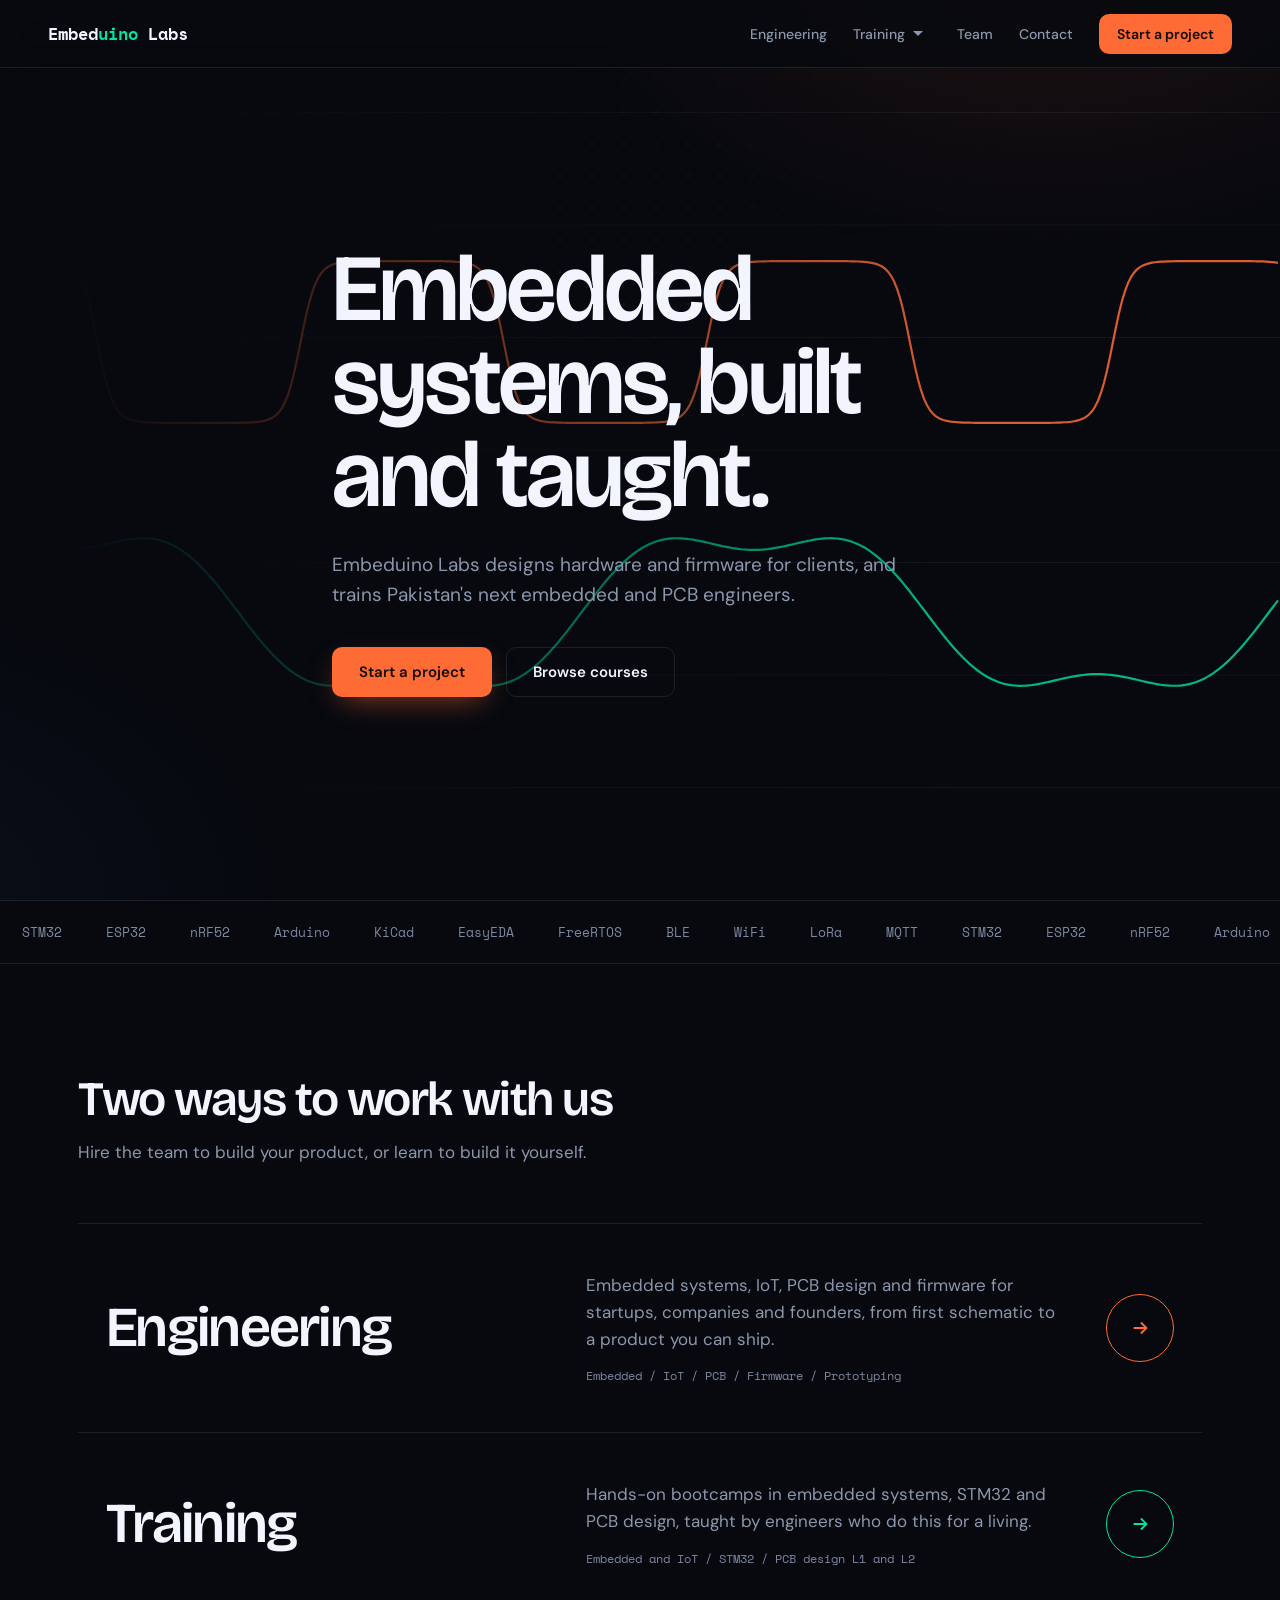
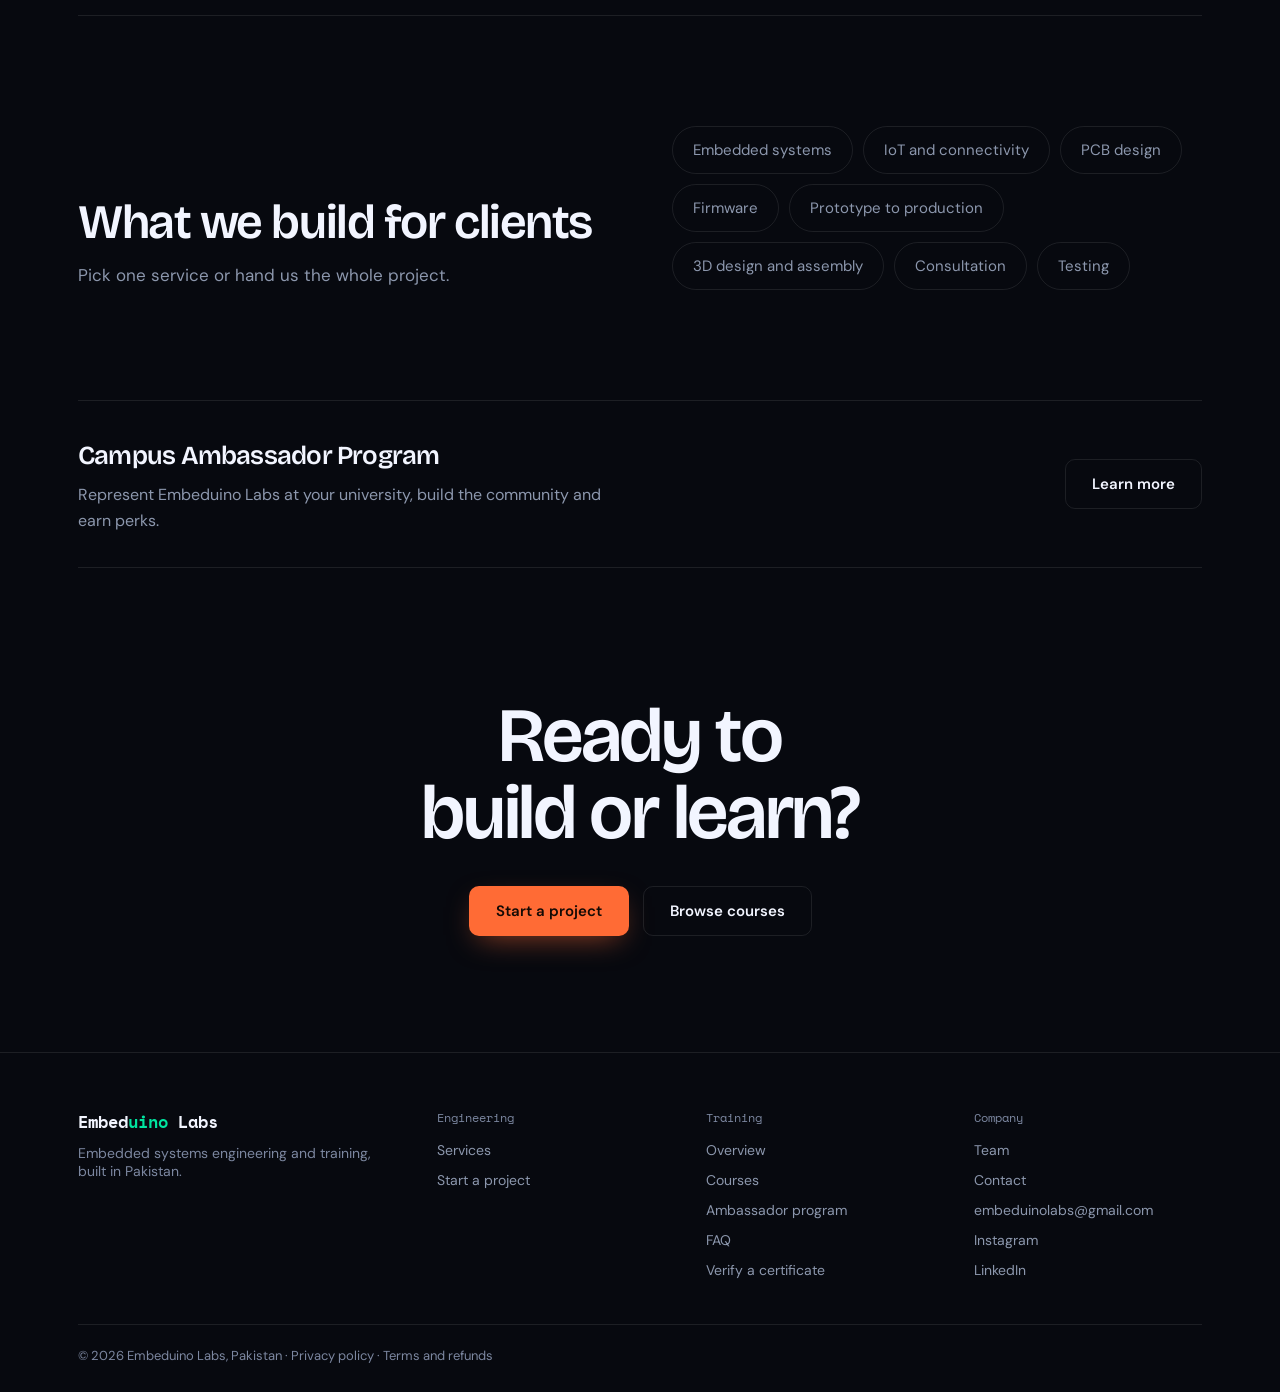
==== commit ec000dac: "Add files via upload" ====
--- a/index.html
+++ b/index.html
@@ -48,8 +48,8 @@
 .sc{opacity:0;transform:translateY(26px);transition:opacity .8s,transform .8s}.sc.in{opacity:1;transform:none}
 @media(max-width:900px){.path,.two{grid-template-columns:1fr;gap:18px}.path{padding:36px 4px}.go{width:54px;height:54px}.nums{grid-template-columns:1fr 1fr}.nums div:nth-child(3){padding-left:0;border-left:0}.nums div{border-top:1px solid var(--line)}.nums div:nth-child(-n+2){border-top:0}.crs{grid-template-columns:1fr auto;gap:6px 16px}.crs em,.crs .s{grid-column:1}.live{display:none}}
 @media(prefers-reduced-motion:reduce){.sc{opacity:1;transform:none}}
-</style><meta name="theme-color" content="#07090f"><link rel="stylesheet" href="base.css"></head><body>
-<a class="skip" href="#main">Skip to content</a><header class="nav"><a class="logo" translate="no" href="index.html">Embed<b>uino</b> Labs</a><div class="nav-r" role="navigation" aria-label="Primary"><a href="engineering.html">Engineering</a><a href="training.html">Training</a><a href="team.html">Team</a><a href="ambassador.html">Ambassador</a><a href="contact.html">Contact</a><a class="nbtn" href="engineering-contact.html">Start a project</a></div><button class="burger" type="button" aria-label="Open menu" aria-expanded="false" aria-controls="mmenu"><i></i><i></i></button></header><div class="mmenu" id="mmenu"><a href="engineering.html">Engineering</a><a href="training.html">Training</a><a href="team.html">Team</a><a href="ambassador.html">Ambassador</a><a href="contact.html">Contact</a><a class="nbtn" href="engineering-contact.html">Start a project</a></div><a id="main" tabindex="-1"></a>
+</style><meta name="theme-color" content="#07090f"><link rel="stylesheet" href="base.css"><link rel="icon" href="favicon.svg" type="image/svg+xml"></head><body>
+<a class="skip" href="#main">Skip to content</a><header class="nav"><a class="logo" translate="no" href="index.html">Embed<b>uino</b> Labs</a><div class="nav-r" role="navigation" aria-label="Primary"><a href="engineering.html">Engineering</a><span class="dd"><a href="training.html">Training</a><button class="ddb" type="button" aria-label="Training pages" aria-haspopup="true"></button><span class="ddm"><a href="training.html">Overview</a><a href="courses.html">Courses</a><a href="ambassador.html">Ambassador program</a><a href="verify.html">Verify a certificate</a><a href="faq.html">FAQ</a></span></span><a href="team.html">Team</a><a href="contact.html">Contact</a><a class="nbtn" href="engineering-contact.html">Start a project</a></div><button class="burger" type="button" aria-label="Open menu" aria-expanded="false" aria-controls="mmenu"><i></i><i></i></button></header><div class="mmenu" id="mmenu"><a href="engineering.html">Engineering</a><a href="training.html">Training</a><a class="sub" href="courses.html">Courses</a><a class="sub" href="ambassador.html">Ambassador program</a><a class="sub" href="verify.html">Verify a certificate</a><a class="sub" href="faq.html">FAQ</a><a href="team.html">Team</a><a href="contact.html">Contact</a><a class="nbtn" href="engineering-contact.html">Start a project</a></div><a id="main" tabindex="-1"></a>
 
 
 <section class="h"><canvas id="scope" aria-hidden="true"></canvas>
@@ -76,7 +76,7 @@
 
 <section class="fin"><div class="wrap"><h2 class="sc">Ready to build or learn?</h2><div class="acts sc"><a class="btn" href="engineering-contact.html">Start a project</a><a class="btn ghost" href="courses.html">Browse courses</a></div></div></section>
 
-<footer class="foot"><div class="fw"><div class="fg"><div class="fb"><a class="logo" translate="no" href="index.html">Embed<b>uino</b> Labs</a><p>Embedded systems engineering and training, built in Pakistan.</p></div><div class="fl"><p class="ft">Engineering</p><a href="engineering.html">Services</a><a href="engineering-contact.html">Start a project</a></div><div class="fl"><p class="ft">Training</p><a href="training.html">Overview</a><a href="courses.html">Courses</a><a href="ambassador.html">Ambassador program</a><a href="faq.html">FAQ</a><a href="verify.html">Verify a certificate</a></div><div class="fl"><p class="ft">Company</p><a href="team.html">Team</a><a href="contact.html">Contact</a><a href="mailto:embeduinolabs@gmail.com">embeduinolabs@gmail.com</a><a href="https://www.instagram.com/embeduinolabs/" target="_blank" rel="noopener">Instagram</a><a href="https://www.linkedin.com/company/embeduinolabs/" target="_blank" rel="noopener">LinkedIn</a></div></div><p class="fc">© 2026 Embeduino Labs</p></div></footer>
+<footer class="foot"><div class="fw"><div class="fg"><div class="fb"><a class="logo" translate="no" href="index.html">Embed<b>uino</b> Labs</a><p>Embedded systems engineering and training, built in Pakistan.</p></div><div class="fl"><p class="ft">Engineering</p><a href="engineering.html">Services</a><a href="engineering-contact.html">Start a project</a></div><div class="fl"><p class="ft">Training</p><a href="training.html">Overview</a><a href="courses.html">Courses</a><a href="ambassador.html">Ambassador program</a><a href="faq.html">FAQ</a><a href="verify.html">Verify a certificate</a></div><div class="fl"><p class="ft">Company</p><a href="team.html">Team</a><a href="contact.html">Contact</a><a href="mailto:embeduinolabs@gmail.com">embeduinolabs@gmail.com</a><a href="https://www.instagram.com/embeduinolabs/" target="_blank" rel="noopener">Instagram</a><a href="https://www.linkedin.com/company/embeduinolabs/" target="_blank" rel="noopener">LinkedIn</a></div></div><p class="fc">© 2026 Embeduino Labs, Pakistan · <a href="privacy.html">Privacy policy</a> · <a href="terms.html">Terms and refunds</a></p></div></footer>
 <script src="site.js" defer></script>
 <script>
 (()=>{const cv=document.getElementById('scope'),c=cv.getContext('2d'),rm=matchMedia('(prefers-reduced-motion:reduce)').matches;let W,H,t=0,my=.5;
--- a/base.css
+++ b/base.css
@@ -1,4 +1,4 @@
-:root{color-scheme:dark;--line:rgba(255,255,255,.09);--tx:#f2f5ff;--mu:#8c97ad;--di:#6b7690;--cu:#ff6b35;--sg:#00e5a0;--panel:rgba(255,255,255,.035);--head:'Bricolage Grotesque',sans-serif;--sans:'DM Sans',sans-serif;--mono:'Space Mono',monospace}
+:root{color-scheme:dark;--line:rgba(255,255,255,.09);--tx:#f2f5ff;--mu:#8c97ad;--di:#7c87a0;--cu:#ff6b35;--sg:#00e5a0;--panel:rgba(255,255,255,.035);--head:'Bricolage Grotesque',sans-serif;--sans:'DM Sans',sans-serif;--mono:'Space Mono',monospace}
 html{color-scheme:dark;-webkit-tap-highlight-color:rgba(255,107,53,.15)}
 html body{cursor:auto}
 a,button,summary,label,select{touch-action:manipulation}
@@ -38,3 +38,11 @@
 @media(prefers-reduced-motion:reduce){*,*::before,*::after{animation-duration:.01ms!important;animation-iteration-count:1!important;transition-duration:.01ms!important;scroll-behavior:auto!important}}
 .cover{position:absolute;inset:0;z-index:2;border-radius:inherit}
 [class*="course"] a:not(.cover){position:relative;z-index:3}
+.pr{max-width:760px}.pr h2{font-size:24px;margin:42px 0 10px}.pr p,.pr li{color:var(--mu);margin-bottom:12px}.pr ul{padding-left:20px}.pr a{color:var(--cu)}.pr small{color:var(--di)}
+mark{background:#ffd24a;color:#1a1300;padding:2px 6px;border-radius:4px}
+.dd{position:relative;display:inline-flex;align-items:center}.ddb{width:26px;height:36px;background:none;border:0;position:relative}
+.ddb::after{content:'';position:absolute;left:8px;top:15px;border:5px solid transparent;border-top-color:var(--mu);transition:transform .2s}.dd:hover .ddb::after,.dd:focus-within .ddb::after{transform:rotate(180deg) translateY(2px)}
+.ddm{display:none;position:absolute;top:calc(100% + 10px);left:-14px;min-width:230px;padding:8px;flex-direction:column;background:#0d111b;border:1px solid var(--line);border-radius:14px;box-shadow:0 24px 60px -20px rgba(0,0,0,.7)}
+.ddm::before{content:'';position:absolute;left:0;right:0;top:-12px;height:12px}.dd:hover .ddm,.dd:focus-within .ddm{display:flex}
+.ddm a{padding:11px 14px;border-radius:8px;white-space:nowrap}.ddm a:hover,.ddm a[aria-current]{background:var(--panel);color:var(--tx)}
+.mmenu a.sub{font:500 18px var(--sans);color:var(--mu);padding:10px 0 10px 18px}
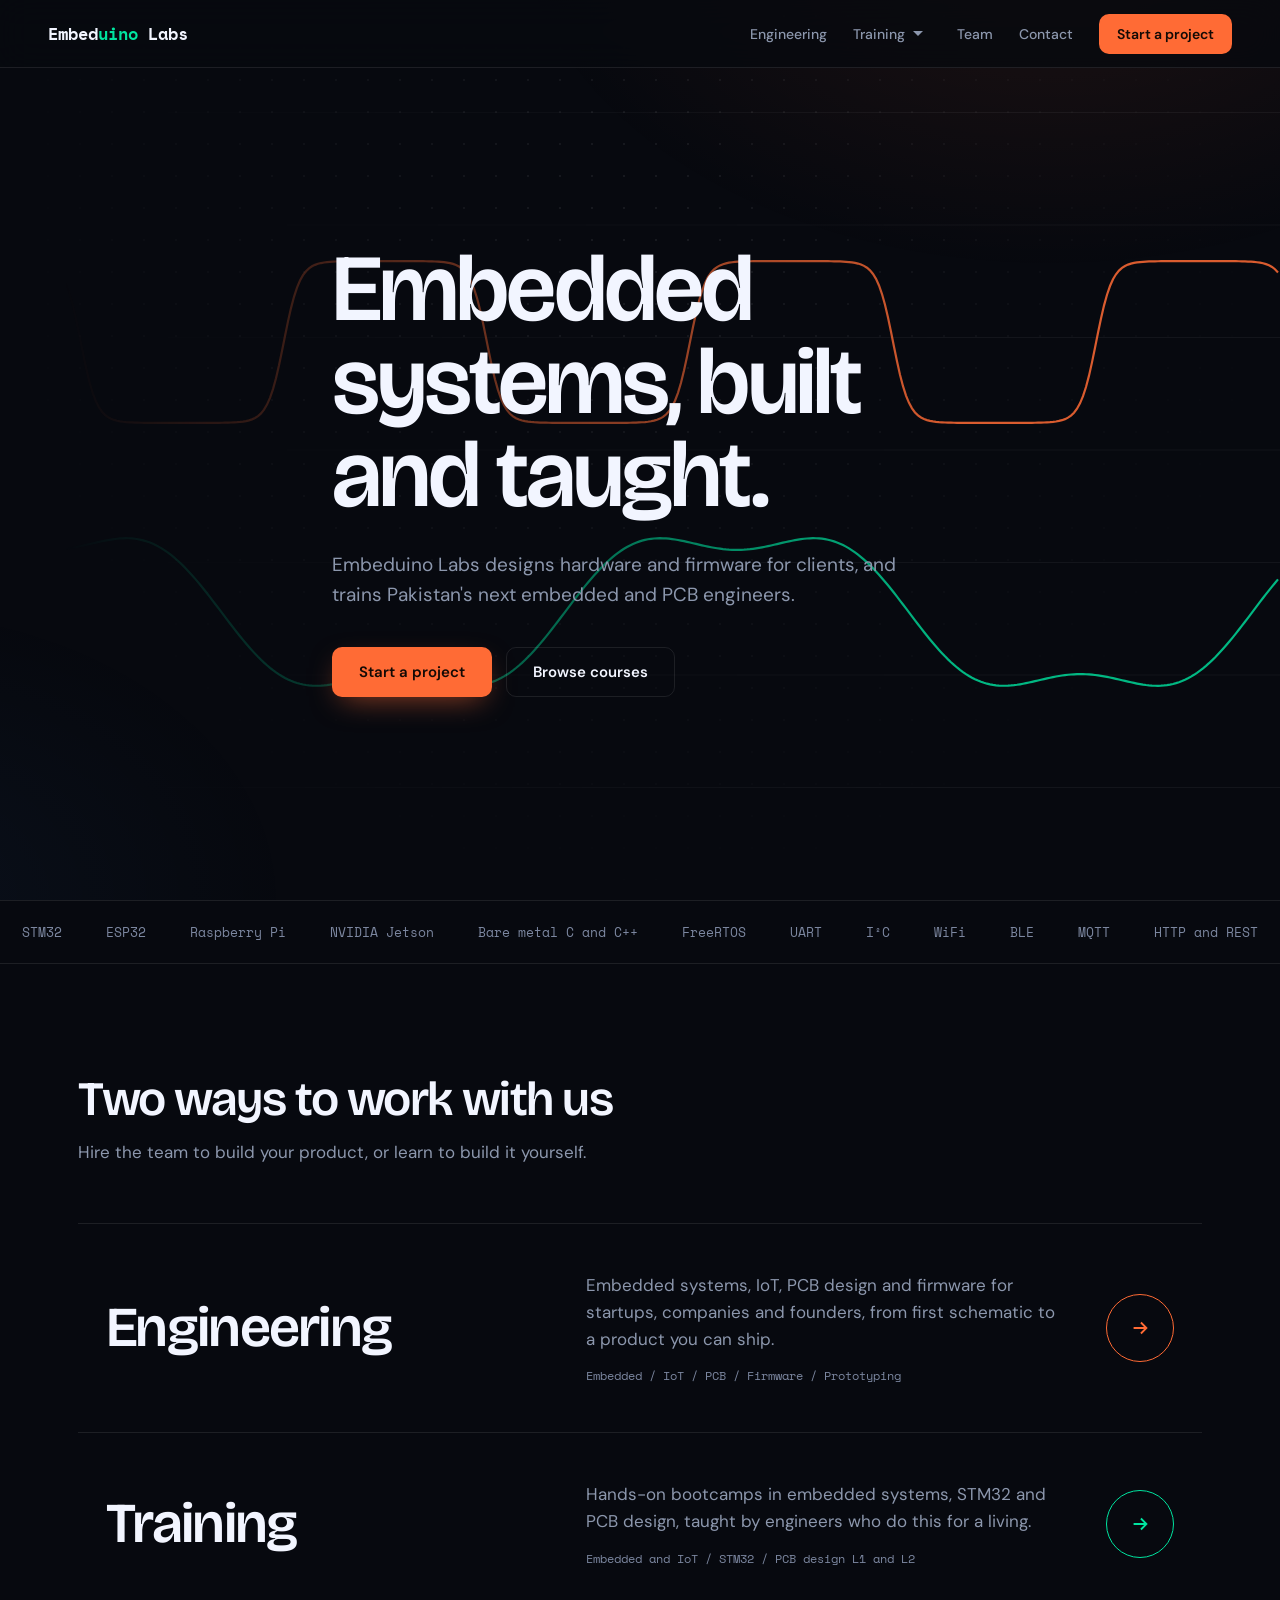
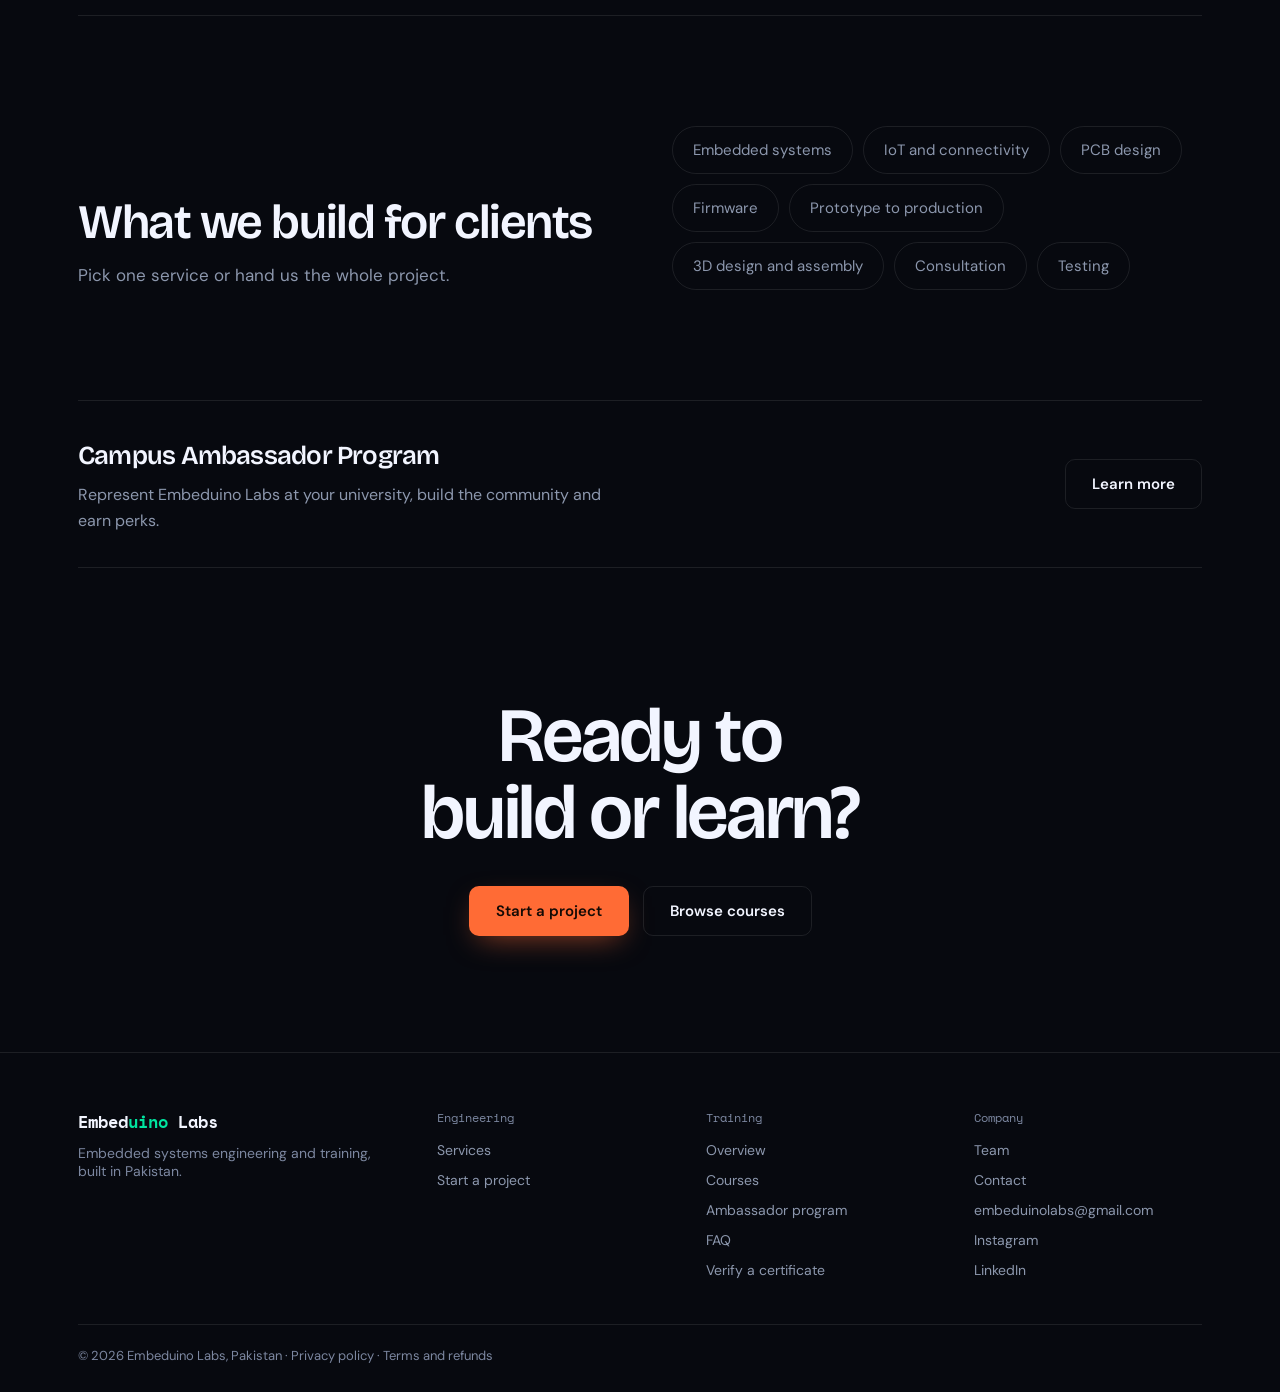
==== commit c6955e81: "Add files via upload" ====
--- a/index.html
+++ b/index.html
@@ -58,7 +58,7 @@
 <div class="acts in3"><a class="btn" href="engineering-contact.html">Start a project</a><a class="btn ghost" href="courses.html">Browse courses</a></div>
 </div></section>
 
-<div class="stack" aria-hidden="true"><div><span>STM32</span><span>ESP32</span><span>nRF52</span><span>Arduino</span><span>KiCad</span><span>EasyEDA</span><span>FreeRTOS</span><span>BLE</span><span>WiFi</span><span>LoRa</span><span>MQTT</span><span>STM32</span><span>ESP32</span><span>nRF52</span><span>Arduino</span><span>KiCad</span><span>EasyEDA</span><span>FreeRTOS</span><span>BLE</span><span>WiFi</span><span>LoRa</span><span>MQTT</span></div></div>
+<div class="stack" aria-hidden="true"><div data-render="marquee"></div></div>
 
 <section class="sec"><div class="wrap">
 <div class="sh sc"><h2>Two ways to work with us</h2><p>Hire the team to build your product, or learn to build it yourself.</p></div>
@@ -77,7 +77,7 @@
 <section class="fin"><div class="wrap"><h2 class="sc">Ready to build or learn?</h2><div class="acts sc"><a class="btn" href="engineering-contact.html">Start a project</a><a class="btn ghost" href="courses.html">Browse courses</a></div></div></section>
 
 <footer class="foot"><div class="fw"><div class="fg"><div class="fb"><a class="logo" translate="no" href="index.html">Embed<b>uino</b> Labs</a><p>Embedded systems engineering and training, built in Pakistan.</p></div><div class="fl"><p class="ft">Engineering</p><a href="engineering.html">Services</a><a href="engineering-contact.html">Start a project</a></div><div class="fl"><p class="ft">Training</p><a href="training.html">Overview</a><a href="courses.html">Courses</a><a href="ambassador.html">Ambassador program</a><a href="faq.html">FAQ</a><a href="verify.html">Verify a certificate</a></div><div class="fl"><p class="ft">Company</p><a href="team.html">Team</a><a href="contact.html">Contact</a><a href="mailto:embeduinolabs@gmail.com">embeduinolabs@gmail.com</a><a href="https://www.instagram.com/embeduinolabs/" target="_blank" rel="noopener">Instagram</a><a href="https://www.linkedin.com/company/embeduinolabs/" target="_blank" rel="noopener">LinkedIn</a></div></div><p class="fc">© 2026 Embeduino Labs, Pakistan · <a href="privacy.html">Privacy policy</a> · <a href="terms.html">Terms and refunds</a></p></div></footer>
-<script src="site.js" defer></script>
+<script src="site-data.js"></script><script src="site.js" defer></script>
 <script>
 (()=>{const cv=document.getElementById('scope'),c=cv.getContext('2d'),rm=matchMedia('(prefers-reduced-motion:reduce)').matches;let W,H,t=0,my=.5;
 const rs=()=>{const r=cv.getBoundingClientRect(),d=devicePixelRatio||1;W=cv.width=r.width*d;H=cv.height=r.height*d};rs();addEventListener('resize',rs);
--- a/eng.css
+++ b/eng.css
@@ -68,3 +68,7 @@
 .cta p{color:var(--mu);margin-top:12px;max-width:40ch}
 @media(max-width:900px){.hero{padding-top:120px}.hero-g,.why{grid-template-columns:1fr;gap:40px}.row{grid-template-columns:1fr;gap:10px}.steps,.work{grid-template-columns:1fr}.step{padding:30px 0 20px 26px;border-left:1px solid var(--line)}.steps{border-top:0}.step::before{top:36px;left:-5px}.sec{padding:80px 0}}
 @media(prefers-reduced-motion:reduce){*{animation:none!important;transition:none!important}.in1,.in2,.in3,.in4{opacity:1}}
+.tkr{display:grid;grid-template-columns:1fr 2.4fr;gap:32px;padding:26px 0;border-bottom:1px solid var(--line)}.tkr:first-child{border-top:1px solid var(--line)}.tkr h3{font-size:19px}
+.cp{display:flex;flex-wrap:wrap;gap:8px}.cp span{padding:7px 14px;border:1px solid var(--line);border-radius:999px;font-size:14px;background:var(--panel)}.cp.mo{margin-top:4px}.cp.mo span{color:var(--mu);background:transparent}
+.tkr details{margin-top:10px}.tkr summary{cursor:pointer;list-style:none;color:var(--di);font:400 13px var(--mono);min-height:36px;display:flex;align-items:center}.tkr summary::-webkit-details-marker{display:none}.tkr summary::before{content:'+ ';margin-right:6px}.tkr details[open] summary::before{content:'\2013 '}
+@media(max-width:900px){.tkr{grid-template-columns:1fr;gap:12px}}
